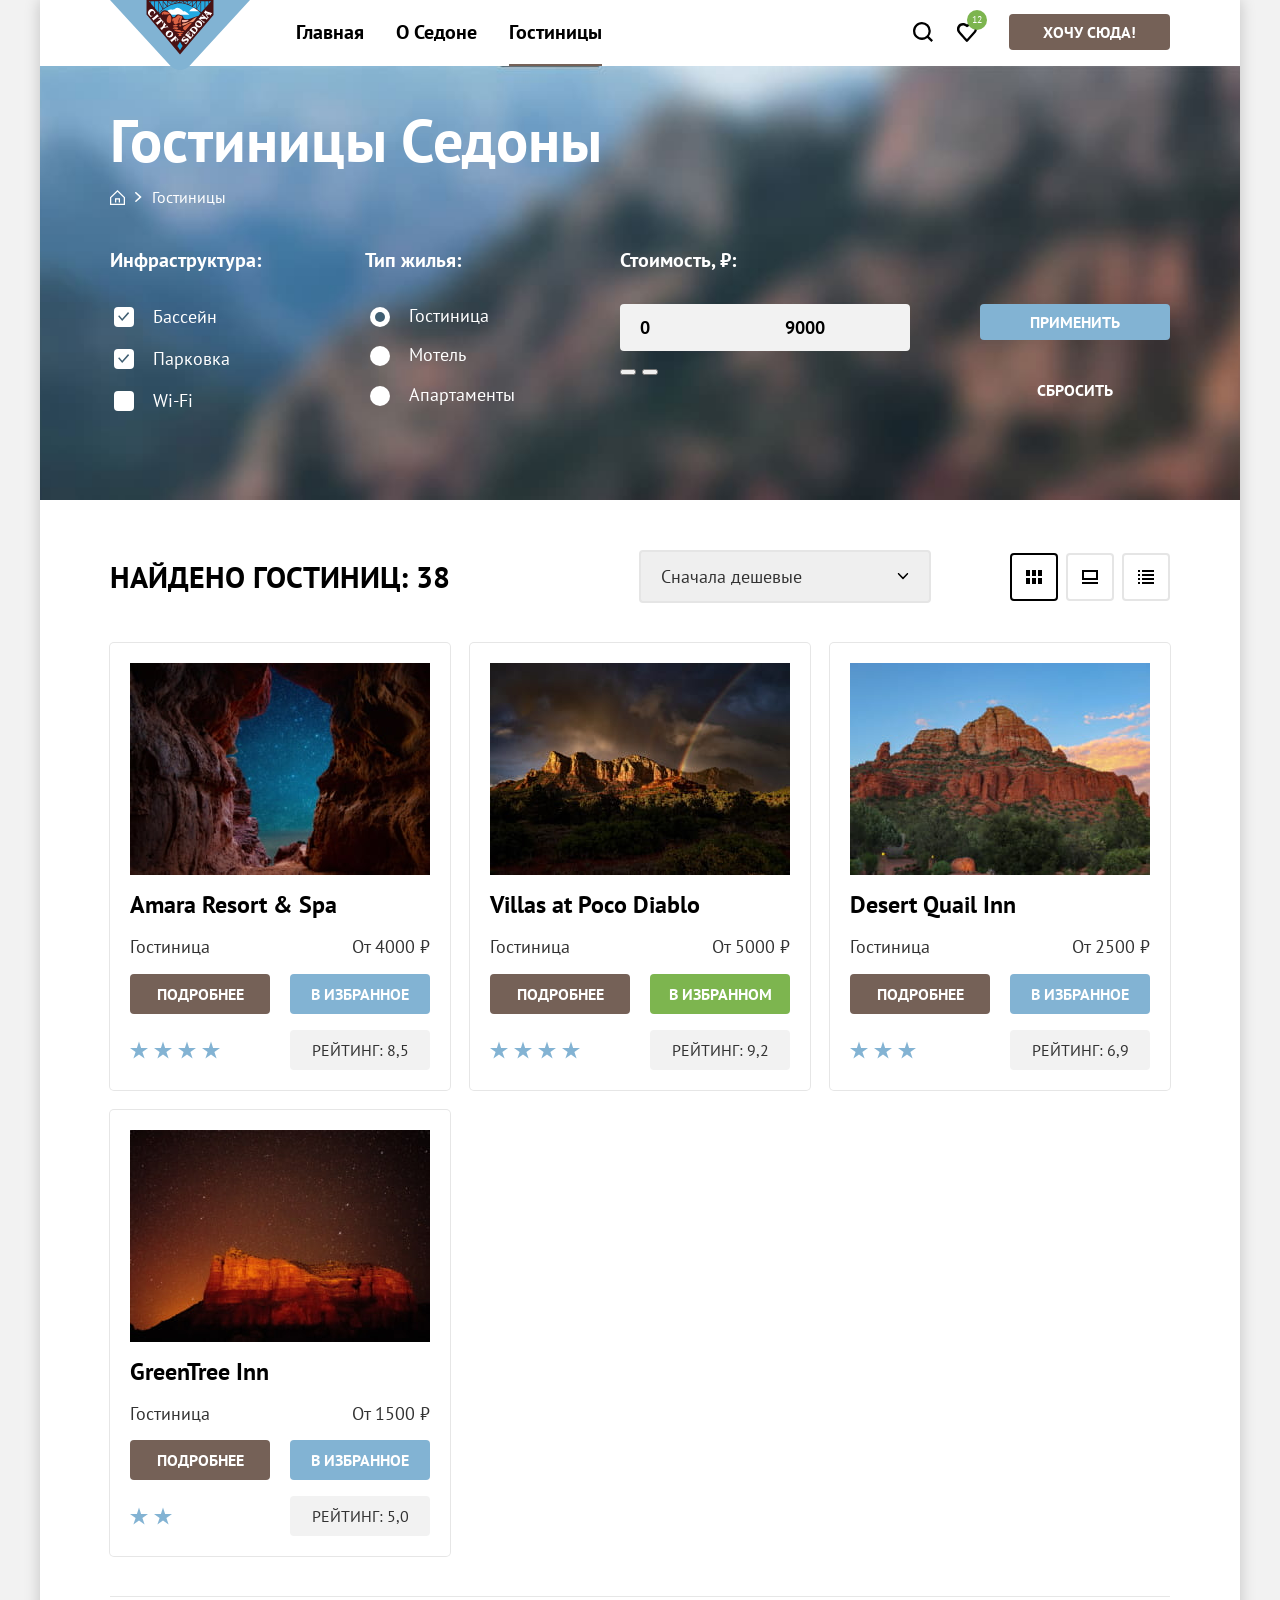
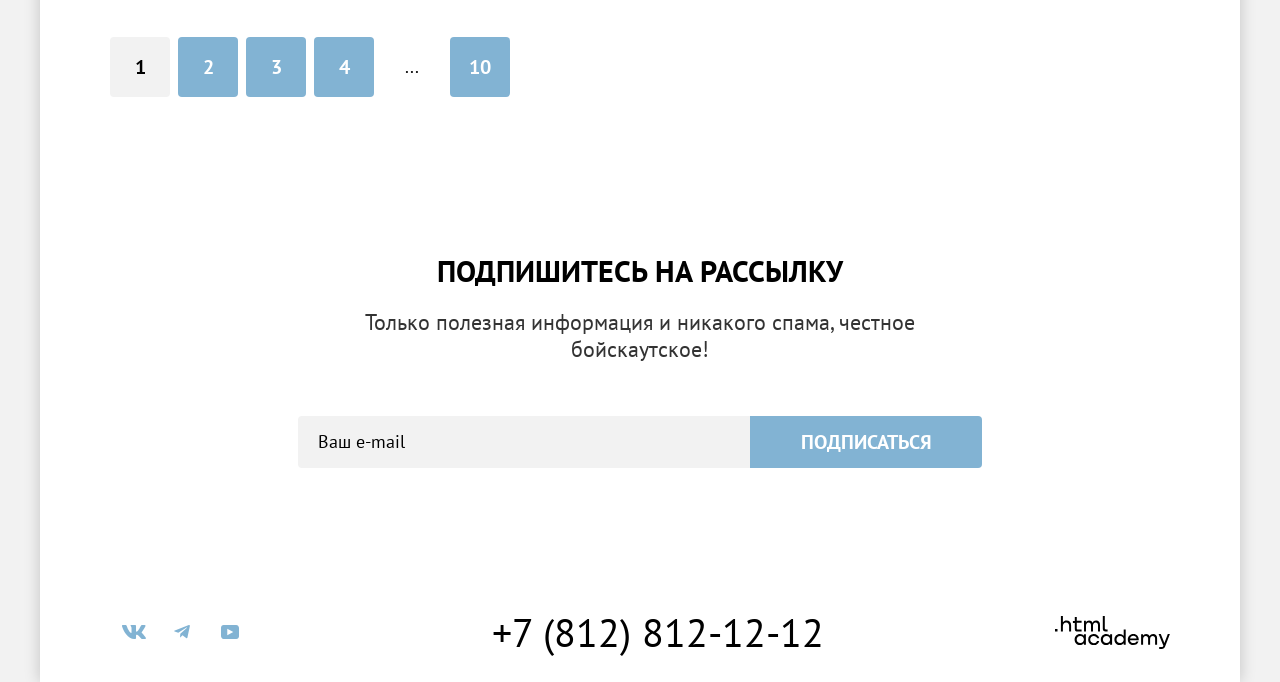
==== catalog.html @ 89cb1729 "Добавляет декоративные элементы" ====
<!DOCTYPE html>
<html lang="ru">

  <head>
    <meta charset="utf-8">
    <title>Каталог</title>
    <link rel="stylesheet" href="styles/styles.css">
    <link rel="icon" href="favicon.ico" sizes="32x32">
  </head>

  <body>
    <div class="wrapper">
      <header class="header">
        <nav class="navigation">
          <a class="logo" href="index.html">
            <img class="logo-image" src="images/logos/logo.svg" width="140" height="70" alt="Логотип города Седона">
          </a>
          <ul class="navigation-list">
            <li class="navigation-item">
              <a class="navigation-link" href="index.html">Главная</a>
            </li>
            <li class="navigation-item">
              <a class="navigation-link" href="#">О Седоне</a>
            </li>
            <li class="navigation-item">
              <a class="navigation-link current" href="catalog.html" aria-current="page">Гостиницы</a>
            </li>
          </ul>
          <ul class="navigation-user">
            <li class="navigation-user-item">
              <a class="navigation-user-link navigation-search" href="#"><span class="visually-hidden">Поиск</span></a>
            </li>
            <li class="navigation-user-item">
              <a class="navigation-user-link navigation-favorites" href="#">
                <span class="visually-hidden">Отелей в избранном:</span>
                <span class="favorite-count">12</span>
              </a>
            </li>
            <li class="navigation-user-item">
              <a class="navigation-user-button button" href="#">Хочу сюда!</a>
            </li>
          </ul>
        </nav>
      </header>
      <main class="main">
        <div class="filter">
          <h1 class="page-title">Гостиницы Седоны</h1>
          <nav class="breadcrumbs-navigation">
            <ul class="breadcrumbs-list">
              <li class="breadcrumbs-item">
                <a class="breadcrumbs-link link-home" href="index.html">
                  <span class="visually-hidden">Главная</span>
                </a>
              </li>
              <li class="breadcrumbs-item">
                <a class="breadcrumbs-link" href="catalog.html" aria-current="page">Гостиницы</a>
              </li>
            </ul>
          </nav>
          <form class="filter-form" action="https://echo.htmlacademy.ru/" method="get">
            <fieldset class="filter-group">
              <legend class="filter-group-title">Инфраструктура:</legend>
              <ul class="filter-group-list">
                <li class="filter-group-item">
                  <label class="filter-label">Бассейн<input class="filter-input" type="checkbox" name="swimming-pool"
                      checked></label>
                </li>
                <li class="filter-group-item">
                  <label class="filter-label">Парковка<input class="filter-input" type="checkbox" name="parking"
                      checked></label>
                </li>
                <li class="filter-group-item">
                  <label class="filter-label">Wi-Fi<input class="filter-input" type="checkbox" name="wi-fi"></label>
                </li>
              </ul>
            </fieldset>
            <fieldset class="filter-group">
              <legend class="filter-group-title">Тип жилья:</legend>
              <ul class="filter-group-list">
                <li class="filter-group-item">
                  <label class="filter-label">Гостиница<input class="filter-input" type="radio" value="Гостиница"
                      name="hotel-group" checked></label>
                </li>
                <li class="filter-group-item">
                  <label class="filter-label">Мотель<input class="filter-input" type="radio" value="Мотель"
                      name="hotel-group"></label>
                </li>
                <li class="filter-group-item">
                  <label class="filter-label">Апартаменты<input class="filter-input" type="radio" value="Апартаменты"
                      name="hotel-group"></label>
                </li>
              </ul>
            </fieldset>
            <fieldset class="filter-group">
              <legend class="filter-group-title">Стоимость, ₽:</legend>
              <div class="range-field">
                <label class="visually-hidden" for="from">От</label>
                <input class="range-input range-input-from" type="number" name="price-from" value="0" id="from">
                <!-- <span class="range-label">От</span> -->
                <label class="visually-hidden" for="to">До</label>
                <input class="range-input range-input-to" type="number" name="price-to" value="9000" id="to">
                <!-- <span class="range-label">До</span> -->
              </div>
              <div class="range-scale">
                <div class="range-bar">
                  <button class="range-toggle toggle-min">
                    <span class="visually-hidden">Изменить минимальную цену</span>
                  </button>
                  <button class="range-toggle toggle-max">
                    <span class="visually-hidden">Изменить максимальную цену</span>
                  </button>
                </div>
              </div>
            </fieldset>
            <div class="filter-button-container">
              <button class="filter-button button button-submit" type="submit">Применить</button>
              <button class="filter-button button button-reset" type="reset">Сбросить</button>
            </div>
          </form>
        </div>
        <section class="catalog">
          <h2 class="catalog-title">Найдено гостиниц: <span class="count">38</span></h2>
          <select class="sort-select" name="sort" id="sort" aria-label="Сортировка списка">
            <option value="cheap">Сначала дешевые</option>
            <option value="expensive">Сначала дорогие</option>
          </select>
          <ul class="view-switcher">
            <li class="view-option">
              <a class="view-link view-link-tile current" aria-current="page" href="catalog.html?view=tile">
                <span class="visually-hidden">Отображать сеткой</span>
              </a>
            </li>
            <li class="view-option">
              <a class="view-link view-link-card" href="catalog.html?view=card">
                <span class="visually-hidden">Отображать плиткой</span>
              </a>
            </li>
            <li class="view-option">
              <a class="view-link view-link-list" href="catalog.html?view=list">
                <span class="visually-hidden">Отображать списком</span>
              </a>
            </li>
          </ul>
          <ul class="card-list">
            <li class="card">
              <a class="card-title-link" href="#" tabindex="-1">
                <h3 class="card-title">Amara Resort & Spa</h3>
              </a>
              <p class="card-description">Гостиница</p>
              <p class="card-price">От 4000 ₽</p>
              <a class="button card-button card-link" href="#">Подробнее</a>
              <button class="button card-button button-favorite" type="button">В избранное</button>
              <p class="card-rating card-rating-4">
                <span class="visually-hidden">4 звезды</span>
              </p>
              <p class="card-rating-text">Рейтинг: <span class="card-rating-value">8,5</span></p>
              <a class="card-image-link" href="#" tabindex="-1">
                <img class="card-image" src="images/hotels/hotel-amara.jpg" width="300" height="212"
                  alt="Вид на звёздное небо из пещеры в красных скалах Седоны">
              </a>
            </li>
            <li class="card">
              <a class="card-title-link" href="#" tabindex="-1">
                <h3 class="card-title">Villas at Poco Diablo</h3>
              </a>
              <p class="card-description">Гостиница</p>
              <p class="card-price">От 5000 ₽</p>
              <a class="button card-button card-link" href="#">Подробнее</a>
              <button class="button card-button card-button-added" type="button">В
                избранном</button>
              <p class="card-rating card-rating-4">
                <span class="visually-hidden">4 звезды</span>
              </p>
              <p class="card-rating-text">Рейтинг: <span class="card-rating-value">9,2</span></p>
              <a class="card-image-link" href="#" tabindex="-1">
                <img class="card-image" src="images/hotels/hotel-villas-poco.jpg" width="300" height="212"
                  alt="Красные скалы Седоны с радугой на фоне грозового неба">
              </a>
            </li>
            <li class="card">
              <a class="card-title-link" href="#" tabindex="-1">
                <h3 class="card-title">Desert Quail Inn</h3>
              </a>
              <p class="card-description">Гостиница</p>
              <p class="card-price">От 2500 ₽</p>
              <a class="button card-button card-link" href="#">Подробнее</a>
              <button class="button card-button button-favorite" type="button">В избранное</button>
              <p class="card-rating card-rating-3">
                <span class="visually-hidden">3 звезды</span>
              </p>
              <p class="card-rating-text">Рейтинг: <span class="card-rating-value">6,9</span></p>
              <a class="card-image-link" href="#" tabindex="-1">
                <img class="card-image" src="images/hotels/hotel-desert-quail.jpg" width="300" height="212"
                  alt="Красные скалистые горы Седоны с зелёными деревьями на переднем плане">
              </a>
            </li>
            <li class="card">
              <a class="card-title-link" href="#" tabindex="-1">
                <h3 class="card-title">GreenTree Inn</h3>
              </a>
              <p class="card-description">Гостиница</p>
              <p class="card-price">От 1500 ₽</p>
              <a class="button card-button card-link" href="#">Подробнее</a>
              <button class="button card-button button-favorite" type="button">В избранное</button>
              <p class="card-rating card-rating-2">
                <span class="visually-hidden">2 звезды</span>
              </p>
              <p class="card-rating-text">Рейтинг: <span class="card-rating-value">5,0</span></p>
              <a class="card-image-link" href="#" tabindex="-1">
                <img class="card-image" src="images/hotels/hotel-greentree.jpg" width="300" height="212"
                  alt="Ночное фото красных скал Седоны с ярким звёздным небом">
              </a>
            </li>
          </ul>
          <nav class="pagination">
            <ul class="pagination-list">
              <li class="pagination-item">
                <a class="pagination-link current" href="#" aria-current="page">1</a>
              </li>
              <li class="pagination-item">
                <a class="pagination-link" href="#">2</a>
              </li>
              <li class="pagination-item">
                <a class="pagination-link" href="#">3</a>
              </li>
              <li class="pagination-item">
                <a class="pagination-link" href="#">4</a>
              </li>
              <li class="pagination-item">
                <span class="pagination-dots">...</span>
              </li>
              <li class="pagination-item">
                <a class="pagination-link" href="#">10</a>
              </li>
            </ul>
          </nav>
        </section>
        <section class="newsletter newsletter-catalog">
          <div class="section-header">
            <h2 class="section-title">Подпишитесь на рассылку</h2>
            <p class="section-description ">Только полезная информация и никакого спама, честное
              бойскаутское!</p>
          </div>
          <form class="newsletter-form" action="https://echo.htmlacademy.ru/" method="post">
            <label class="visually-hidden" for="e-mail">Укажите ваш e-mail</label>
            <input class="newsletter-field" type="email" name="e-mail" id="e-mail" placeholder="Ваш e-mail" required>
            <label class="newsletter-label" for="e-mail">Ваш e-mail</label>
            <button class="button newsletter-button" type="submit">Подписаться</button>
          </form>
        </section>
      </main>
      <footer class="footer">
        <ul class="social-list">
          <li class="social-item">
            <a class="social-link vk" href="https://vk.com/htmlacademy">
              <span class="visually-hidden">Vkontakte</span>
            </a>
          </li>
          <li class="social-item">
            <a class="social-link telegram" href="https://t.me/htmlacademy">
              <span class="visually-hidden">Telegram</span>
            </a>
          </li>
          <li class="social-item">
            <a class="social-link youtube" href="https://www.youtube.com/user/htmlacademyru">
              <span class="visually-hidden">Youtube</span>
            </a>
          </li>
        </ul>
        <div class="contacts">
          <a class="contact-link" href="tel:+78128121212">+7 (812) 812-12-12</a>
        </div>
        <a class="developer" href="https://htmlacademy.ru/">
          <span class="visually-hidden">Разработчик сайта — HTML Academy</span>
        </a>
      </footer>
    </div>
  </body>

</html>
---- styles/styles.css ----
:root {
  /* Color */
  /* color-neutral */
  --color-neutral-000: #ffffff;
  --color-neutral-000-transparent-06: rgba(255, 255, 255, 0.6);
  --color-neutral-000-transparent-03: rgba(255, 255, 255, 0.3);
  --color-neutral-100: #f2f2f2;
  --color-neutral-150: #e6e6e6;
  --color-neutral-200: #e5e5e5;
  --color-neutral-800: #333333;
  --color-neutral-900: #000000;
  /* color-blue */
  --color-blue-100: rgba(131, 179, 211, 0.12);
  --color-blue-200: rgba(131, 179, 211, 0.2);
  --color-blue-300: #68a2ca;
  --color-blue-300-transparent: rgba(104, 162, 202, 0.3);
  --color-blue-400: #83b3d3;
  --color-blue-500: #82b3d3;
  --color-blue-600: #3f5e72;
  /* color-brown */
  --color-brown-500: #756157;
  --color-brown-500-transparent: rgba(117, 97, 87, 0.3);
  --color-brown-600: #615048;
  /* color-green */
  --color-green-500: #7db54f;
  --color-green-600: #6c9e42;
  /* decor-line*/
  --color-divider-light: rgba(255, 255, 255, 0.3);
  --color-divider-dark: rgba(0, 0, 0, 0.3);
  /*linear gradient*/
  --color-linear-gradient: linear-gradient(315deg, #e9b5b4 0.000%, #cdb5bb 8.333%, #b2b3b4 16.667%, #98b0a7 25.000%, #7fac9f 33.333%, #67a6a5 41.667%, #50a0b2 50.000%, #3b98ba 58.333%, #278fb6 66.667%, #1485a9 75.000%, #0279a0 83.333%, #006da3 91.667%, #005faf 100.000%);

  /* Font-family*/
  --font-family: "PT Sans", sans-serif;

  /* Font-size */
  --font-size-xxs: 10px;
  --font-size-xs: 16px;
  --font-size-s: 18px;
  --font-size-m: 20px;
  --font-size-l: 22px;
  --font-size-xl: 24px;
  --font-size-2xl: 30px;
  --font-size-3xl: 40px;
  --font-size-4xl: 60px;

  /* Line-height */
  --line-height-xs: 1;
  --line-height-s: 1.2;
  --line-height-m: 1.25;
  --line-height-l: 1.3;
  --line-height-xl: 1.8;

  /* Font-weight */
  --font-weight-regular: 400;
  --font-weight-bold: 700;
}

@font-face {
  font-family: "PT Sans";
  src: url("../fonts/ptsans-400.woff2") format("woff2");
  font-style: normal;
  font-weight: 400;
  font-display: swap;
}

@font-face {
  font-family: "PT Sans";
  src: url("../fonts/ptsans-700.woff2") format("woff2");
  font-style: normal;
  font-weight: 700;
  font-display: swap;
}

img {
  max-width: 100%;
  height: auto;
}

*,
*::before,
*::after {
  box-sizing: border-box;
}

.visually-hidden {
  position: fixed;
  transform: scale(0);
}

html {
  height: 100%;
}

body {
  font-family: var(--font-family);
  font-size: var(--font-size-l);
  line-height: var(--line-height-s);
  font-weight: var(--font-weight-regular);

  margin: 0;

  background-color: var(--color-neutral-100);
  color: var(--color-neutral-800);
}

.button {
  display: block;
  font-family: inherit;
  font-weight: var(--font-weight-bold);
  font-size: var(--font-size-m);
  line-height: var(--line-height-xl);
  text-decoration: none;
  text-transform: uppercase;
  text-align: center;

  padding: 8px 50px;

  color: var(--color-neutral-000);
  background-color: var(--color-blue-500);

  border: none;
  border-radius: 4px;

  cursor: pointer;
}

.button:disabled {
  pointer-events: none;
}

.wrapper {
  display: flex;
  flex-direction: column;

  background-color: var(--color-neutral-000);

  box-shadow: 0 0 15px 0 rgba(0, 0, 0, 0.2);

  width: 1200px;
  min-height: 100vh;

  margin: 0 auto;
}

.header {
  padding: 0 70px;
}

.navigation {
  display: grid;
  grid-template-columns: min-content auto max-content;

  align-items: start;

  gap: 30px;

  position: relative;
  z-index: 1;
}

.logo {
  width: 140px;

  margin-bottom: -8px;
}

.logo:hover {
  opacity: 0.6;
  transform: scale(1.05);
}

.logo:focus-visible {
  transform: scale(1.05);
}

.logo:active {
  opacity: 0.3;
  transform: scale(0.95);
}

.logo-image {
  display: block;
}

.navigation-list {
  display: flex;
  flex-wrap: wrap;

  padding: 0;
  margin: 0;

  list-style: none;
}

.navigation-link {
  display: block;
  font-size: var(--font-size-m);
  font-weight: var(--font-weight-bold);

  text-align: center;
  text-decoration: none;

  padding: 20px 16px;

  color: var(--color-neutral-900);
}

.navigation-link:hover {
  color: var(--color-brown-500);
}

.navigation-link:focus-visible {
  color: var(--color-brown-500);
}

.navigation-link:active {
  color: var(--color-brown-500-transparent);
}

.navigation-link.current::after {
  content: "";
  display: block;

  height: 2px;

  transform: translateY(20px);

  background-color: var(--color-brown-500);
}

.navigation-user {
  display: flex;
  flex-wrap: wrap;
  justify-content: end;

  align-items: center;

  max-width: 330px;

  padding: 0;
  margin: 0;

  list-style: none;
}

.navigation-user-item:last-child {
  margin-left: 20px;
}

.navigation-user-link {
  display: flex;
  justify-content: center;
  align-items: center;

  text-decoration: none;

  min-width: 44px;
  min-height: 64px;
}

.navigation-user-link::before {
  content: "";
  display: block;
  width: 20px;
  height: 20px;

  background-color: var(--color-neutral-900);

  mask-repeat: no-repeat;
  mask-position: center;
  mask-size: contain;
}

.navigation-search::before {
  mask-image: url("../images/icons/ui/search.svg");
}

.navigation-favorites::before {
  mask-image: url("../images/icons/ui/favorite.svg");
}

.navigation-user-link:hover::before {
  background-color: var(--color-brown-500);
}

.navigation-user-link:focus-visible::before {
  background-color: var(--color-brown-500);
}

.navigation-user-link:active::before {
  background-color: var(--color-brown-500-transparent);
}

.navigation-favorites {
  position: relative;
}

.favorite-count {
  position: absolute;

  top: 10px;
  right: 2px;

  padding: 5px;

  font-size: var(--font-size-xxs);
  line-height: var(--line-height-xs);

  color: var(--color-neutral-000);
  background-color: var(--color-green-500);

  border-radius: 100vw;
}

.navigation-user-button {
  font-size: var(--font-size-xs);
  line-height: var(--line-height-m);

  padding: 8px 34px;

  background-color: var(--color-brown-500);
}

.navigation-user-button:hover {
  background-color: var(--color-brown-600);
  color: var(--color-neutral-000-transparent-06);
}

.navigation-user-button:focus-visible {
  background-color: var(--color-brown-600);
}

.navigation-user-button:active {
  background-color: var(--color-brown-500);
  color: var(--color-neutral-000-transparent-03);
}

.main {
  flex-grow: 1;
}

.hero {
  position: relative;
  display: flex;
  flex-direction: column;
  align-items: center;
  padding: 50px 0 25px;

  background: url("../images/backgrounds/index-background.jpg") no-repeat center / cover, var(--color-linear-gradient);
}

.hero .section-title {
  font-size: var(--font-size-4xl);
  max-width: 680px;

  color: var(--color-neutral-000);
}

.hero::after {
  position: absolute;
  content: "";

  width: 100%;
  height: 57px;

  bottom: 0;

  mask-image: url("../images/icons/ui/background-down.svg");
  mask-repeat: no-repeat;
  mask-position: center;
  mask-size: cover;
  background-color: var(--color-neutral-000);
}

.advantages {
  padding-top: 70px;
}

.section-header {
  max-width: 680px;

  margin: 0 auto 54px;
}

.section-title {
  font-size: var(--font-size-2xl);
  font-weight: var(--font-weight-bold);
  text-transform: uppercase;
  text-align: center;

  margin: 0 0 20px;

  color: var(--color-neutral-900);
}

.section-description {
  text-align: center;

  margin: 0;
}

.advantages .section-header {
  margin-bottom: 90px;
}

.advantages .section-title {
  margin-bottom: 25px;
}

.section-list {
  display: grid;
  grid-template-columns: repeat(3, 1fr);

  padding: 0;
  margin: 0;

  list-style: none;
}

.advantages-container {
  display: flex;
  flex-direction: column;
  justify-content: center;

  padding: 30px 85px;

  min-height: 385px;
}

.advantages-item:nth-child(even) {
  background-color: var(--color-blue-100);
}

.advantages-item:nth-child(odd) {
  background-color: var(--color-blue-200);
}

.advantages-item:has(.advantages-image) {
  display: grid;
  grid-template-columns: repeat(3, 1fr);

  grid-column: 1 / -1;

  background-color: var(--color-blue-500);
}

.advantages-item .card-title::after {
  content: "";
  display: block;

  width: 60px;

  margin: 30px auto;

  border-bottom: 2px solid var(--color-divider-dark);
}

.advantages-item:has(.advantages-image) .card-title::after {
  border-bottom-color: var(--color-divider-light);
}

.advantages-item:has(.advantages-image) .card-title,
.advantages-item:has(.advantages-image) .card-text {
  color: var(--color-neutral-000);
}

.advantages-item:has(.advantages-image) .advantages-image {
  grid-column: 2 / 4;
}

.advantages-item:has(.advantages-image-reverse) .advantages-image {
  grid-area: 1 / 1 / 2 / 3;
}

.advantages-item:has(.advantages-image-reverse) .advantages-container {
  grid-area: 1 / 3 / 2 / 4;
}

.card-title {
  font-size: var(--font-size-xl);
  font-weight: var(--font-weight-bold);
  text-transform: uppercase;
  text-align: center;

  margin: 0;

  color: var(--color-neutral-900);
}

.card-text {
  font-size: var(--font-size-s);
  text-align: center;

  margin: 0;
}

.services {
  padding-top: 64px;
}

.services .section-header {
  margin-bottom: 64px;
}

.services-item {
  display: flex;
  flex-direction: column;
  justify-content: center;

  padding: 0 85px;

  min-height: 385px;
  gap: 30px;
}

.services-item:nth-child(odd) {
  background-color: var(--color-blue-100);
}

.services-item:nth-child(even) {
  background-color: var(--color-neutral-000);
}

.services-item .card-title::before {
  content: "";
  display: block;
  width: 75px;
  height: 72px;
  margin: 0 auto 30px;

  mask-repeat: no-repeat;
  mask-position: center;
  mask-size: contain;

  background-color: var(--color-blue-500);
}

.services-house .card-title::before {
  mask-image: url("../images/services/house.svg");
}

.services-food .card-title::before {
  mask-image: url("../images/services/food.svg");
}

.services-souvenirs .card-title::before {
  mask-image: url("../images/services/souvenirs.svg");
}

.search {
  padding: 96px 0;
}

.search-button {
  margin: 0 auto;

  background-color: var(--color-brown-500);
}

.search-button:hover {
  background-color: var(--color-brown-600);
  color: var(--color-neutral-000-transparent-06);
}

.search-button:focus-visible {
  background-color: var(--color-brown-600);
}

.search-button:active {
  background-color: var(--color-brown-500);
  color: var(--color-neutral-000-transparent-03);
}

.newsletter {
  display: flex;
  flex-direction: column;
  align-items: center;
  padding: 96px 0 104px;
}

.newsletter-index {
  background: url("../images/backgrounds/index-background.jpg") no-repeat center / cover, var(--color-linear-gradient);
}

.newsletter-index .section-title {
  color: var(--color-neutral-000);
}

.newsletter-index .section-description {
  color: var(--color-neutral-000);
}

.newsletter-form {
  display: grid;
  grid-template-columns: 452px 232px;
  align-items: center;
}

.newsletter-label {
  font-size: var(--font-size-s);
  line-height: var(--line-height-l);
  color: var(--color-neutral-900);

  margin-left: 20px;

  grid-area: 1/1/2/2;

  opacity: 0;
}

.newsletter-field {
  grid-area: 1/1/2/2;

  padding: 14px 20px;

  border-radius: 4px 0 0 4px;
  border: none;

  background-color: var(--color-neutral-100);

  font-family: inherit;
  font-size: var(--font-size-s);
  line-height: var(--line-height-l);

  cursor: pointer;
}

.newsletter-field::placeholder {
  font-size: var(--font-size-s);
  line-height: var(--line-height-l);
  color: var(--color-neutral-900);
}

.newsletter-field:focus::placeholder {
  opacity: 0;
}

.newsletter-field:focus + .newsletter-label {
  opacity: 0.5;
}

.newsletter-field:not(:placeholder-shown) + .newsletter-label {
  transform: translateY(-200%);
  font-size: var(--font-size-xs);
  opacity: 1;
}

.newsletter-button {
  border-radius: 0 4px 4px 0;
  grid-area: 1/2/2/3;
}

.newsletter-button:hover {
  background-color: var(--color-blue-300);
  color: var(--color-neutral-000-transparent-06);
}

.newsletter-button:focus-visible {
  background-color: var(--color-blue-300);
}

.newsletter-button:active {
  background-color: var(--color-blue-500);
  color: var(--color-neutral-000-transparent-03);
}

.newsletter-catalog {
  padding-top: 46px;
}

.newsletter-catalog .section-title {
  color: var(--color-neutral-900);
}

.newsletter-catalog .section-description {
  color: inherit;
}

.footer {
  display: grid;
  grid-template-columns: min-content 1fr min-content;

  align-items: center;

  gap: 40px;

  padding: 40px 70px 30px;
}

.social-list {
  display: flex;
  flex-wrap: wrap;

  min-width: 150px;
  max-width: 250px;

  padding: 0;
  margin: 0;

  list-style: none;
}

.social-link {
  display: flex;
  justify-content: center;
  align-items: center;
  min-width: 48px;
  min-height: 40px;
}

.social-link::before {
  content: "";
  display: block;
  width: 24px;
  height: 14px;

  mask-repeat: no-repeat;
  mask-position: center;
  mask-size: contain;

  background-color: var(--color-blue-500);
}

.vk::before {
  mask-image: url("../images/icons/social/vk.svg");
}

.telegram::before {
  mask-image: url("../images/icons/social/telegram.svg");
}

.youtube::before {
  mask-image: url("../images/icons/social/youtube.svg");
}

.social-link:hover::before {
  background-color: var(--color-blue-300);
}

.social-link:focus-visible::before {
  background-color: var(--color-blue-300);
}

.social-link:active::before {
  background-color: var(--color-blue-300-transparent);
}

.contacts {
  margin: 0 auto;
}

.contact-link {
  font-size: var(--font-size-3xl);
  line-height: var(--line-height-xs);
  text-align: center;
  text-decoration: none;

  color: var(--color-neutral-900);
}

.contact-link:hover {
  color: var(--color-brown-500);
}

.contact-link:focus-visible {
  color: var(--color-brown-500);
}

.contact-link:active {
  color: var(--color-brown-500-transparent);
}

.developer::before {
  content: "";
  display: block;
  width: 115px;
  height: 33px;

  mask-repeat: no-repeat;
  mask-position: center;
  mask-size: contain;
  mask-image: url("../images/logos/html-academy.svg");

  background-color: var(--color-neutral-900);
}

.developer:hover::before {
  background-color: var(--color-brown-500);
}

.developer:focus-visible::before {
  background-color: var(--color-brown-500);
}

.developer:active::before {
  background-color: var(--color-brown-500-transparent);
}

.filter {
  padding: 35px 70px 70px;

  background: url("../images/backgrounds/filter.jpg") no-repeat center / cover, var(--color-linear-gradient);
}

.page-title {
  margin: 0 0 8px;

  font-size: var(--font-size-4xl);
  line-height: var(--line-height-l);
  font-weight: var(--font-weight-bold);
  color: var(--color-neutral-000);
}

.breadcrumbs-navigation {
  margin-bottom: 40px;
}

.breadcrumbs-list {
  display: flex;
  flex-wrap: wrap;

  align-items: center;

  padding: 0;
  margin: 0;

  list-style: none;
}

.breadcrumbs-item {
  display: flex;
  align-items: center;
}

.breadcrumbs-item:not(:last-child)::after {
  content: "";
  display: block;

  width: 7px;
  height: 10px;

  margin: 0 10px;

  mask-repeat: no-repeat;
  mask-position: center;
  mask-size: contain;
  mask-image: url("../images/icons/breadcrumbs/arrow-breadcrumbs.svg");

  background-color: var(--color-neutral-000);
}

.breadcrumbs-link {
  display: flex;
  justify-content: center;
  align-items: center;

  font-size: var(--font-size-xs);
  line-height: var(--line-height-l);

  text-align: center;
  text-decoration: none;

  color: var(--color-neutral-000);
}

.breadcrumbs-link:hover {
  color: var(--color-neutral-000-transparent-06);
}

.breadcrumbs-link:active {
  color: var(--color-neutral-000-transparent-03);
}

.link-home {
  min-width: 15px;
  min-height: 15px;
}

.link-home::before {
  content: "";
  display: block;
  width: 15px;
  height: 15px;

  mask-repeat: no-repeat;
  mask-position: center;
  mask-size: contain;
  mask-image: url("../images/icons/breadcrumbs/house-breadcrumbs.svg");

  background-color: var(--color-neutral-000);
}

.link-home:hover::before {
  background-color: var(--color-neutral-000-transparent-06);
}

.link-home:active::before {
  background-color: var(--color-neutral-000-transparent-03);
}

.filter-form {
  grid-template-columns: repeat(2, minmax(min-content, 1fr)) repeat(2, min-content);
  display: grid;

  gap: 70px;
}

.filter-group {
  border: none;
  padding: 0;
  margin: 0;
}

.filter-group-title {
  padding: 0;
  margin-bottom: 32px;

  font-size: var(--font-size-m);
  font-weight: var(--font-weight-bold);
  color: var(--color-neutral-000);
}

.filter-group-list {
  padding: 0;
  margin: 0;

  list-style: none;
}

.filter-group-item {
  margin-bottom: 16px;

  font-size: var(--font-size-s);
  line-height: var(--line-height-l);
  color: var(--color-neutral-000);
}

.filter-label {
  display: flex;
  flex-direction: row-reverse;
  justify-content: start;

  align-items: center;

  gap: 16px;

  cursor: pointer;
}

.filter-input {
  appearance: none;
  position: relative;

  width: 20px;
  height: 20px;

  background-color: var(--color-neutral-000);
  border-radius: 4px;

  cursor: pointer;
}

.filter-input[type="radio"] {
  border-radius: 50%;
}

.filter-input::before {
  content: "";
  position: absolute;

  width: 12px;
  height: 10px;

  left: 50%;
  transform: translate(-50%, 50%);

  opacity: 0;


  mask-repeat: no-repeat;
  mask-position: center;
  mask-size: contain;

  background-color: var(--color-blue-600);
}

.filter-input:checked:before {
  opacity: 1;
}

.filter-input[type="checkbox"]::before {
  mask-image: url("../images/icons/ui/check.svg");
}

.filter-input[type="radio"]::before {
  mask-image: url("../images/icons/ui/circle.svg");
}

.filter-label:hover {
  color: var(--color-neutral-000-transparent-06);
}

.filter-label:hover .filter-input {
  background-color: var(--color-neutral-000-transparent-06);
}

.filter-label:active {
  color: var(--color-neutral-000-transparent-03);
}

.filter-label:active .filter-input {
  background-color: var(--color-neutral-000-transparent-03);
}

.range-field {
  display: flex;
}

.range-input {
  width: 145px;

  padding: 12px 20px;
  border: none;

  font-family: inherit;
  font-size: var(--font-size-s);
  line-height: var(--line-height-l);
  font-weight: var(--font-weight-bold);

  background-color: var(--color-neutral-100);
  color: var(--color-neutral-900);

  cursor: pointer;
}

.range-input:hover {
  background-color: var(--color-neutral-150);
}

.range-input:focus-visible {
  background-color: var(--color-neutral-150);
}

.range-input-from {
  border-radius: 4px 0 0 4px;
}

.range-input-to {
  border-radius: 0 4px 4px 0;
}

.range-label {
  font-size: var(--font-size-s);
  line-height: var(--line-height-l);

  color: var(--color-neutral-900);
}

.filter-button-container {
  display: flex;
  flex-direction: column;
  gap: 32px;

  margin-top: 56px;
}

.filter-button {
  font-size: var(--font-size-xs);
  line-height: var(--line-height-m);
}

.button-submit:hover {
  background-color: var(--color-blue-300);
  color: var(--color-neutral-000-transparent-06);
}

.button-submit:focus-visible {
  background-color: var(--color-blue-300);
}

.button-submit:active {
  background-color: var(--color-blue-500);
  color: var(--color-neutral-000-transparent-03);
}

.button-reset {
  background-color: transparent;
}

.button-reset:hover {
  color: var(--color-neutral-000-transparent-06);
}

.button-reset:active {
  color: var(--color-neutral-000-transparent-03);
}

.catalog {
  display: grid;
  grid-template-columns: 1fr min-content minmax(min-content, 225px);
  gap: 40px 14px;

  align-items: center;

  font-size: var(--font-size-s);

  padding: 50px 70px;
}

.catalog-title {
  margin: 0;

  font-size: var(--font-size-2xl);
  font-weight: var(--font-weight-bold);
  text-transform: uppercase;
  color: var(--color-neutral-900);
}

.sort-select {
  font-family: inherit;
  font-size: var(--font-size-s);
  line-height: var(--line-height-s);
  font-weight: var(--font-weight-regular);
  color: inherit;

  appearance: none;

  width: 292px;

  padding: 14px 20px;

  border: 2px solid var(--color-neutral-200);
  border-radius: 4px;

  background-image: url("../images/icons/ui/sorting-arrow.svg");
  background-repeat: no-repeat;
  background-position: right 20px center;
  background-size: 12px 7px;

  cursor: pointer;
}

.sort-select:hover {
  border-color: var(--color-blue-300);
}

.sort-select:focus-visible {
  border-color: var(--color-blue-300);
}

.view-switcher {
  display: flex;
  flex-wrap: wrap;
  justify-content: flex-end;

  gap: 8px;

  padding: 0;
  margin: 0;

  list-style: none;
}

.view-link {
  display: flex;
  justify-content: center;

  align-items: center;

  min-width: 48px;
  min-height: 48px;

  border: 2px solid var(--color-neutral-200);
  border-radius: 4px;
}

.view-link.current {
  border-color: var(--color-neutral-900);
}

.view-link:hover {
  border-color: var(--color-neutral-900);
}

.view-link::before {
  content: "";
  display: block;
  width: 16px;
  height: 14px;

  mask-repeat: no-repeat;
  mask-position: center;
  mask-size: contain;

  background-color: var(--color-neutral-900);
}

.view-link-tile::before {
  mask-image: url("../images/icons/view/view-tile.svg");
}

.view-link-card::before {
  mask-image: url("../images/icons/view/view-card.svg");
}

.view-link-list::before {
  mask-image: url("../images/icons/view/view-list.svg");
}

.view-link:hover::before {
  background-color: var(--color-brown-500);
}

.view-link:focus-visible::before {
  background-color: var(--color-brown-500);
}

.view-link:active::before {
  background-color: var(--color-brown-500-transparent);
}

.card-list {
  grid-column: 1 / -1;
  display: grid;
  grid-template-columns: repeat(3, 1fr);
  gap: 20px;
  padding: 0;
  margin: 0;

  list-style: none;
}

.card {
  display: grid;
  grid-template-columns: repeat(2, 1fr);
  grid-template-rows: auto 1fr;
  gap: 16px 20px;

  padding: 20px;

  box-shadow: 0 0 0 1px var(--color-neutral-150);
  border-radius: 4px;
}

.card-title-link {
  text-decoration: none;
  grid-column: 1 / -1;
}

.card .card-title {
  text-align: left;
  text-transform: none;

  margin: 0;
}

.card .card-title:hover {
  color: var(--color-brown-500);
}

.card .card-title:active {
  color: var(--color-brown-500-transparent);
}

.card-description {
  margin: 0;
}

.card-price {
  justify-self: end;

  margin: 0;
}

.card-link {
  background-color: var(--color-brown-500);
}

.card-link:hover {
  background-color: var(--color-brown-600);
  color: var(--color-neutral-000-transparent-06);
}

.card-link:focus-visible {
  background-color: var(--color-brown-600);
}

.card-link:active {
  background-color: var(--color-brown-500);
  color: var(--color-neutral-000-transparent-03);
}

.card-button {
  font-size: var(--font-size-xs);
  line-height: var(--line-height-m);

  padding: 10px 10px;
}

.button-favorite:hover {
  background-color: var(--color-blue-300);
  color: var(--color-neutral-000-transparent-06);
}

.button-favorite:focus-visible {
  background-color: var(--color-blue-300);
}

.button-favorite:active {
  background-color: var(--color-blue-500);
  color: var(--color-neutral-000-transparent-03);
}

.card-button-added {
  background-color: var(--color-green-500);
}

.card-button-added:hover {
  background-color: var(--color-green-600);
  color: var(--color-neutral-000-transparent-06);
}

.card-button-added:focus-visible {
  background-color: var(--color-green-600);
}

.card-button-added:active {
  background-color: var(--color-green-500);
  color: var(--color-neutral-000-transparent-03);
}

.card-rating {
  margin: 0;

  mask-image: url("../images/icons/ui/star.svg");
  mask-repeat: repeat-x;
  mask-position: left center;
  mask-size: 24px 18px;

  background-color: var(--color-blue-400);
}

.card-rating-1 {
  width: 24px;
}

.card-rating-2 {
  width: 48px;
}

.card-rating-3 {
  width: 72px;
}

.card-rating-4 {
  width: 96px;
}

.card-rating-5 {
  width: 120px;
}

.card-rating-text {
  font-size: var(--font-size-xs);
  line-height: var(--line-height-m);
  text-transform: uppercase;

  text-align: center;

  background-color: var(--color-neutral-100);

  border-radius: 4px;

  margin: 0;
  padding: 10px 10px;
}

.card-image-link {
  grid-area: 1 / 1 / 2 / -1;
}

.card-image {
  display: block;
}

.pagination {
  grid-column: 1 / -1;

  padding: 40px 0 60px;

  border-top: 1px solid var(--color-neutral-150);
}

.pagination-list {
  display: flex;
  flex-wrap: wrap;
  gap: 8px;

  padding: 0;
  margin: 0;

  list-style: none;
}

.pagination-link,
.pagination-dots {
  display: flex;
  justify-content: center;
  align-items: center;

  padding: 0 10px;

  min-width: 60px;
  height: 60px;

  border-radius: 4px;
}

.pagination-link {
  font-size: var(--font-size-m);
  line-height: var(--line-height-xl);
  font-weight: var(--font-weight-bold);
  text-decoration: none;

  background-color: var(--color-blue-500);
  color: var(--color-neutral-000);
}

.pagination-link:hover {
  background-color: var(--color-blue-300);
  color: var(--color-neutral-000-transparent-06);
}

.pagination-link:focus-visible {
  background-color: var(--color-blue-300);
}

.pagination-link:active {
  background-color: var(--color-blue-300);
  color: var(--color-neutral-000-transparent-03);
}

.pagination-link.current {
  background-color: var(--color-neutral-100);
  color: var(--color-neutral-900);
}

.pagination-dots {
  color: var(--color-neutral-900);
}
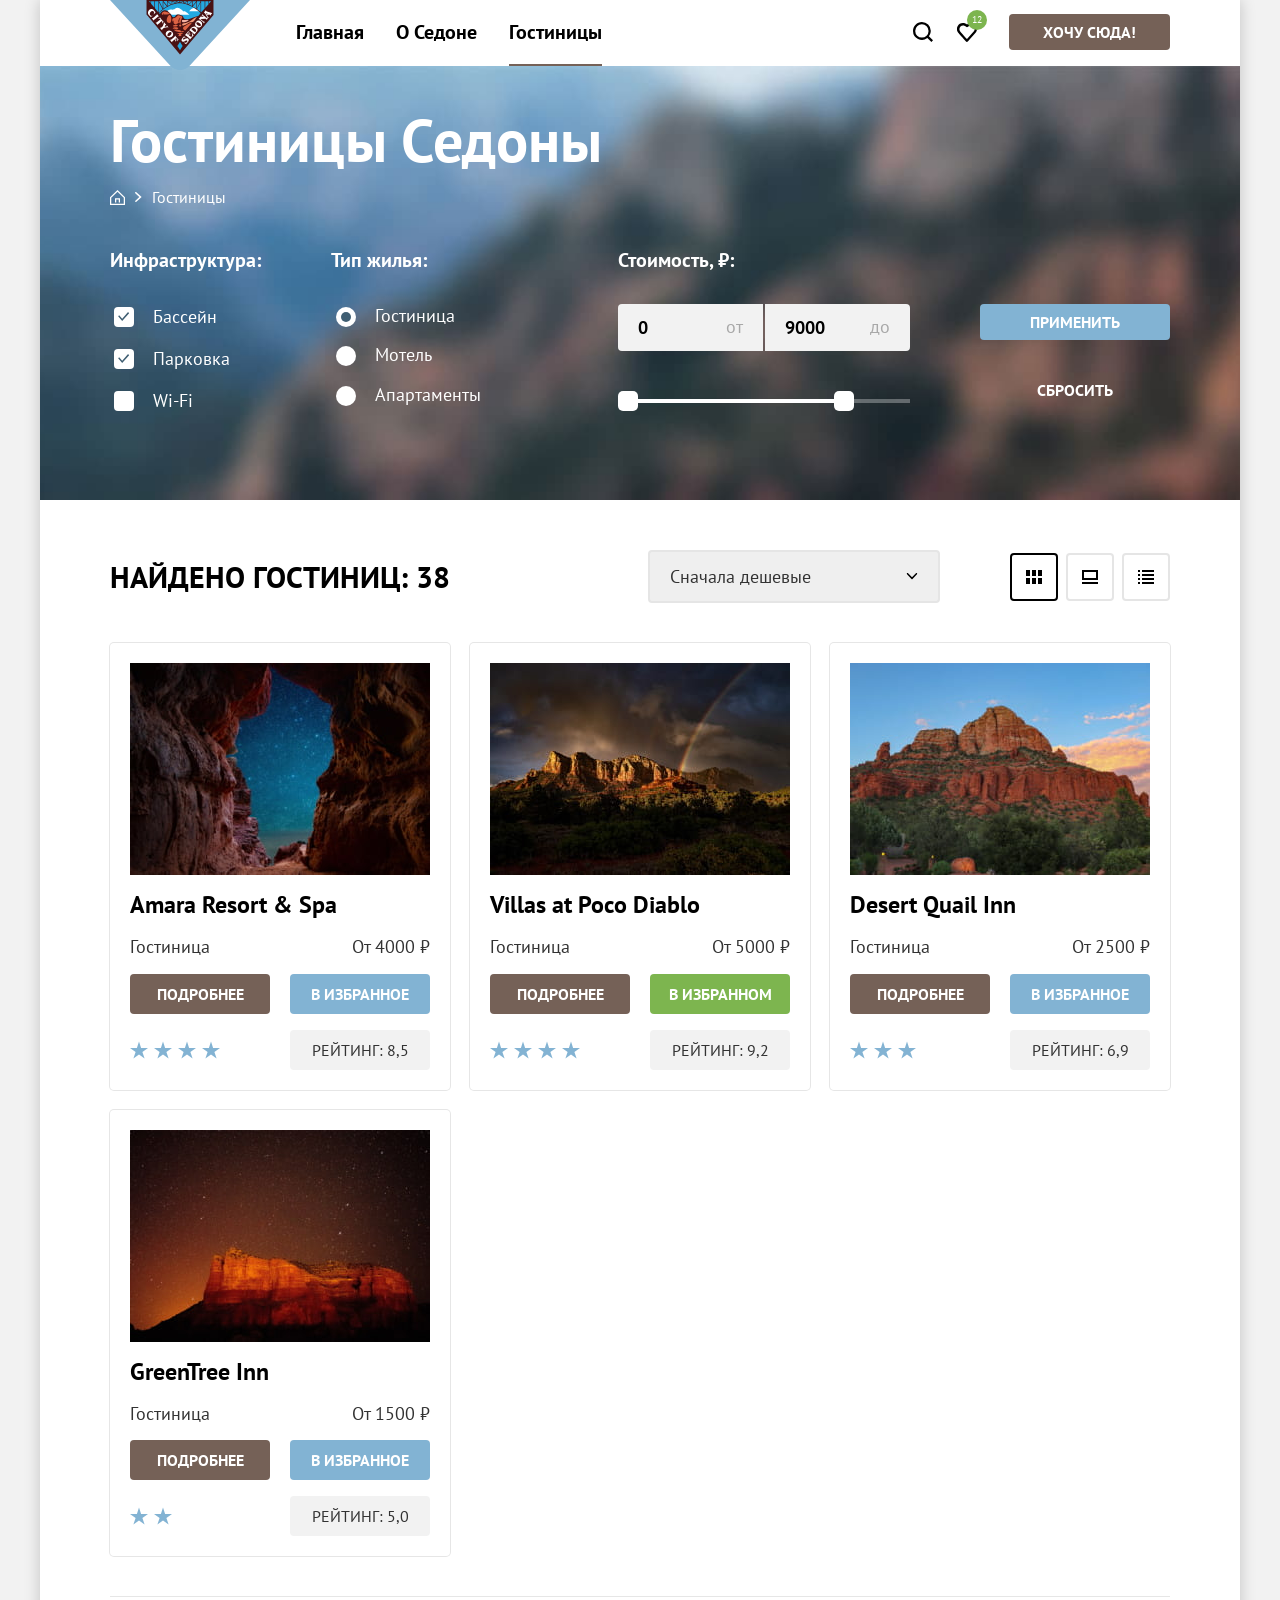
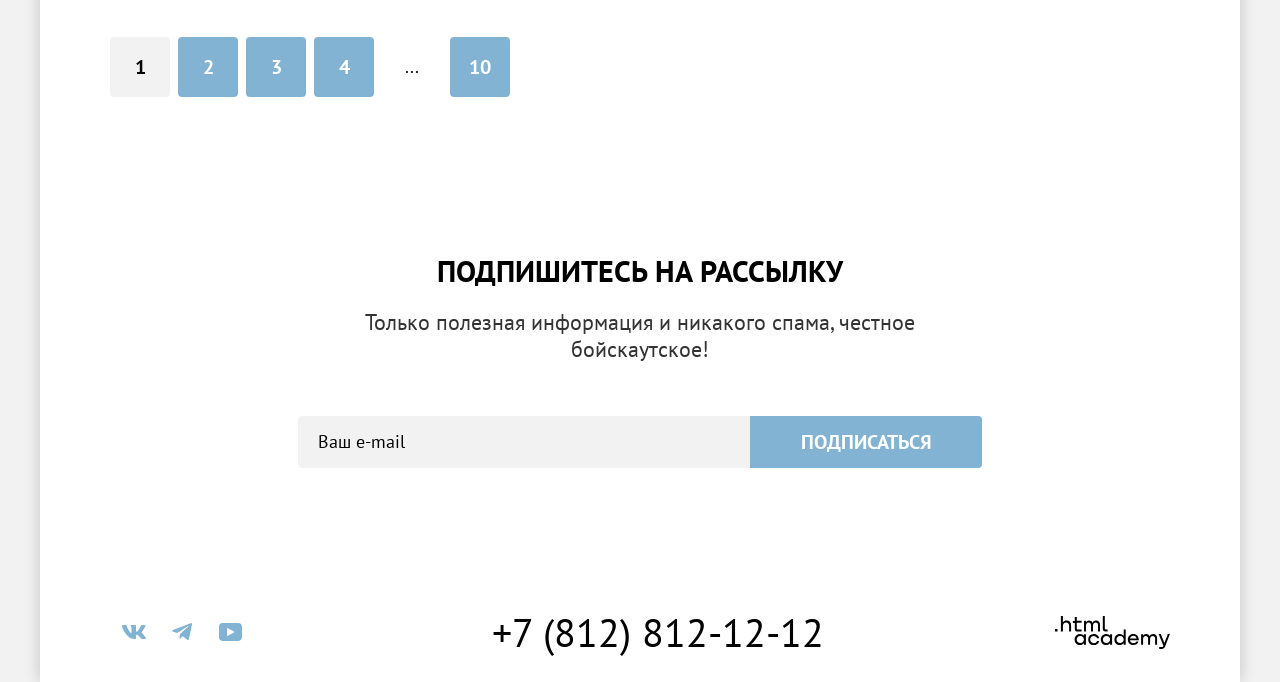
==== commit 0b451b9a: "Добавляет исправления" ====
--- a/catalog.html
+++ b/catalog.html
@@ -94,15 +94,17 @@
             <fieldset class="filter-group">
               <legend class="filter-group-title">Стоимость, ₽:</legend>
               <div class="range-field">
-                <label class="visually-hidden" for="from">От</label>
-                <input class="range-input range-input-from" type="number" name="price-from" value="0" id="from">
-                <!-- <span class="range-label">От</span> -->
-                <label class="visually-hidden" for="to">До</label>
-                <input class="range-input range-input-to" type="number" name="price-to" value="9000" id="to">
-                <!-- <span class="range-label">До</span> -->
+                <div class="range-input-wrapper">
+                  <input class="range-input range-input-from" type="number" name="price-from" value="0" id="from">
+                  <label class="range-label" for="from">От</label>
+                </div>
+                <div class="range-input-wrapper">
+                  <input class="range-input range-input-to" type="number" name="price-to" value="9000" id="to">
+                  <label class="range-label" for="to">До</label>
+                </div>
               </div>
               <div class="range-scale">
-                <div class="range-bar">
+                <div class="range-bar" style="width: 226px;">
                   <button class="range-toggle toggle-min">
                     <span class="visually-hidden">Изменить минимальную цену</span>
                   </button>
@@ -119,28 +121,30 @@
           </form>
         </div>
         <section class="catalog">
-          <h2 class="catalog-title">Найдено гостиниц: <span class="count">38</span></h2>
-          <select class="sort-select" name="sort" id="sort" aria-label="Сортировка списка">
-            <option value="cheap">Сначала дешевые</option>
-            <option value="expensive">Сначала дорогие</option>
-          </select>
-          <ul class="view-switcher">
-            <li class="view-option">
-              <a class="view-link view-link-tile current" aria-current="page" href="catalog.html?view=tile">
-                <span class="visually-hidden">Отображать сеткой</span>
-              </a>
-            </li>
-            <li class="view-option">
-              <a class="view-link view-link-card" href="catalog.html?view=card">
-                <span class="visually-hidden">Отображать плиткой</span>
-              </a>
-            </li>
-            <li class="view-option">
-              <a class="view-link view-link-list" href="catalog.html?view=list">
-                <span class="visually-hidden">Отображать списком</span>
-              </a>
-            </li>
-          </ul>
+          <header class="catalog-header">
+            <h2 class="catalog-title">Найдено гостиниц: <span class="count">38</span></h2>
+            <select class="sort-select" name="sort" id="sort" aria-label="Сортировка списка">
+              <option value="cheap">Сначала дешевые</option>
+              <option value="expensive">Сначала дорогие</option>
+            </select>
+            <ul class="view-switcher">
+              <li class="view-option">
+                <a class="view-link view-link-tile current" aria-current="page" href="catalog.html?view=tile">
+                  <span class="visually-hidden">Отображать сеткой</span>
+                </a>
+              </li>
+              <li class="view-option">
+                <a class="view-link view-link-card" href="catalog.html?view=card">
+                  <span class="visually-hidden">Отображать плиткой</span>
+                </a>
+              </li>
+              <li class="view-option">
+                <a class="view-link view-link-list" href="catalog.html?view=list">
+                  <span class="visually-hidden">Отображать списком</span>
+                </a>
+              </li>
+            </ul>
+          </header>
           <ul class="card-list">
             <li class="card">
               <a class="card-title-link" href="#" tabindex="-1">
--- a/styles/styles.css
+++ b/styles/styles.css
@@ -166,17 +166,15 @@
 }
 
 .logo:hover {
+  opacity: 0.8;
+}
+
+.logo:focus-visible {
+  opacity: 0.8;
+}
+
+.logo:active {
   opacity: 0.6;
-  transform: scale(1.05);
-}
-
-.logo:focus-visible {
-  transform: scale(1.05);
-}
-
-.logo:active {
-  opacity: 0.3;
-  transform: scale(0.95);
 }
 
 .logo-image {
@@ -580,7 +578,7 @@
 }
 
 .newsletter-index {
-  background: url("../images/backgrounds/index-background.jpg") no-repeat center / cover, var(--color-linear-gradient);
+  background: url("../images/backgrounds/subscribe.jpg") no-repeat center / cover, var(--color-linear-gradient);
 }
 
 .newsletter-index .section-title {
@@ -641,9 +639,7 @@
 }
 
 .newsletter-field:not(:placeholder-shown) + .newsletter-label {
-  transform: translateY(-200%);
-  font-size: var(--font-size-xs);
-  opacity: 1;
+  opacity: 0;
 }
 
 .newsletter-button {
@@ -713,7 +709,7 @@
   content: "";
   display: block;
   width: 24px;
-  height: 14px;
+  height: 18px;
 
   mask-repeat: no-repeat;
   mask-position: center;
@@ -900,8 +896,8 @@
 }
 
 .filter-form {
-  grid-template-columns: repeat(2, minmax(min-content, 1fr)) repeat(2, min-content);
-  display: grid;
+  display: flex;
+  flex-wrap: wrap;
 
   gap: 70px;
 }
@@ -912,6 +908,10 @@
   margin: 0;
 }
 
+.filter-group:nth-child(3) {
+  margin-left: auto;
+}
+
 .filter-group-title {
   padding: 0;
   margin-bottom: 32px;
@@ -950,7 +950,9 @@
 
 .filter-input {
   appearance: none;
-  position: relative;
+  display: flex;
+  justify-content: center;
+  align-items: center;
 
   width: 20px;
   height: 20px;
@@ -967,16 +969,11 @@
 
 .filter-input::before {
   content: "";
-  position: absolute;
 
   width: 12px;
   height: 10px;
 
-  left: 50%;
-  transform: translate(-50%, 50%);
-
   opacity: 0;
-
 
   mask-repeat: no-repeat;
   mask-position: center;
@@ -985,7 +982,7 @@
   background-color: var(--color-blue-600);
 }
 
-.filter-input:checked:before {
+.filter-input:checked::before {
   opacity: 1;
 }
 
@@ -1015,6 +1012,14 @@
 
 .range-field {
   display: flex;
+
+  gap: 2px;
+
+  margin-bottom: 48px;
+}
+
+.range-input-wrapper {
+  position: relative;
 }
 
 .range-input {
@@ -1034,6 +1039,12 @@
   cursor: pointer;
 }
 
+.range-input::-webkit-outer-spin-button,
+.range-input::-webkit-inner-spin-button {
+  appearance: none;
+  margin: 0;
+}
+
 .range-input:hover {
   background-color: var(--color-neutral-150);
 }
@@ -1051,10 +1062,67 @@
 }
 
 .range-label {
+  position: absolute;
+
+  right: 20px;
+  top: 50%;
+  transform: translateY(-50%);
+
   font-size: var(--font-size-s);
   line-height: var(--line-height-l);
 
+  text-transform: lowercase;
+
   color: var(--color-neutral-900);
+  opacity: 0.3;
+}
+
+.range-scale {
+  position: relative;
+  height: 4px;
+  background-color: var(--color-neutral-000-transparent-03);
+}
+
+.range-bar {
+  position: absolute;
+  height: 4px;
+  background-color: var(--color-neutral-000);
+}
+
+.range-toggle {
+  position: absolute;
+
+  width: 20px;
+  height: 20px;
+
+  background-color: var(--color-neutral-000);
+
+  border: none;
+  border-radius: 5px;
+
+  cursor: pointer;
+}
+
+.range-toggle:hover {
+  box-shadow: 0 4px 10px 0 rgba(0, 0, 0, 0.25);
+}
+
+.range-toggle:focus-visible {
+  box-shadow: 0 4px 10px 0 rgba(0, 0, 0, 0.25);
+}
+
+.range-toggle:active {
+  border: 2px solid var(--color-blue-400);
+  box-shadow: 0 7px 15px 0 rgba(0, 0, 0, 0.4);
+}
+
+.toggle-min {
+  top: -8px;
+}
+
+.toggle-max {
+  top: -8px;
+  right: -10px;
 }
 
 .filter-button-container {
@@ -1097,15 +1165,20 @@
 }
 
 .catalog {
+  font-size: var(--font-size-s);
+
+  padding: 50px 70px;
+}
+
+.catalog-header {
   display: grid;
-  grid-template-columns: 1fr min-content minmax(min-content, 225px);
-  gap: 40px 14px;
+  grid-template-columns: 1fr min-content auto;
 
   align-items: center;
 
-  font-size: var(--font-size-s);
-
-  padding: 50px 70px;
+  gap: 70px;
+
+  margin-bottom: 40px;
 }
 
 .catalog-title {
@@ -1154,6 +1227,8 @@
   flex-wrap: wrap;
   justify-content: flex-end;
 
+  max-width: 225px;
+
   gap: 8px;
 
   padding: 0;
@@ -1208,25 +1283,12 @@
   mask-image: url("../images/icons/view/view-list.svg");
 }
 
-.view-link:hover::before {
-  background-color: var(--color-brown-500);
-}
-
-.view-link:focus-visible::before {
-  background-color: var(--color-brown-500);
-}
-
-.view-link:active::before {
-  background-color: var(--color-brown-500-transparent);
-}
-
 .card-list {
-  grid-column: 1 / -1;
   display: grid;
   grid-template-columns: repeat(3, 1fr);
   gap: 20px;
   padding: 0;
-  margin: 0;
+  margin: 0 0 40px;
 
   list-style: none;
 }
@@ -1385,8 +1447,6 @@
 }
 
 .pagination {
-  grid-column: 1 / -1;
-
   padding: 40px 0 60px;
 
   border-top: 1px solid var(--color-neutral-150);
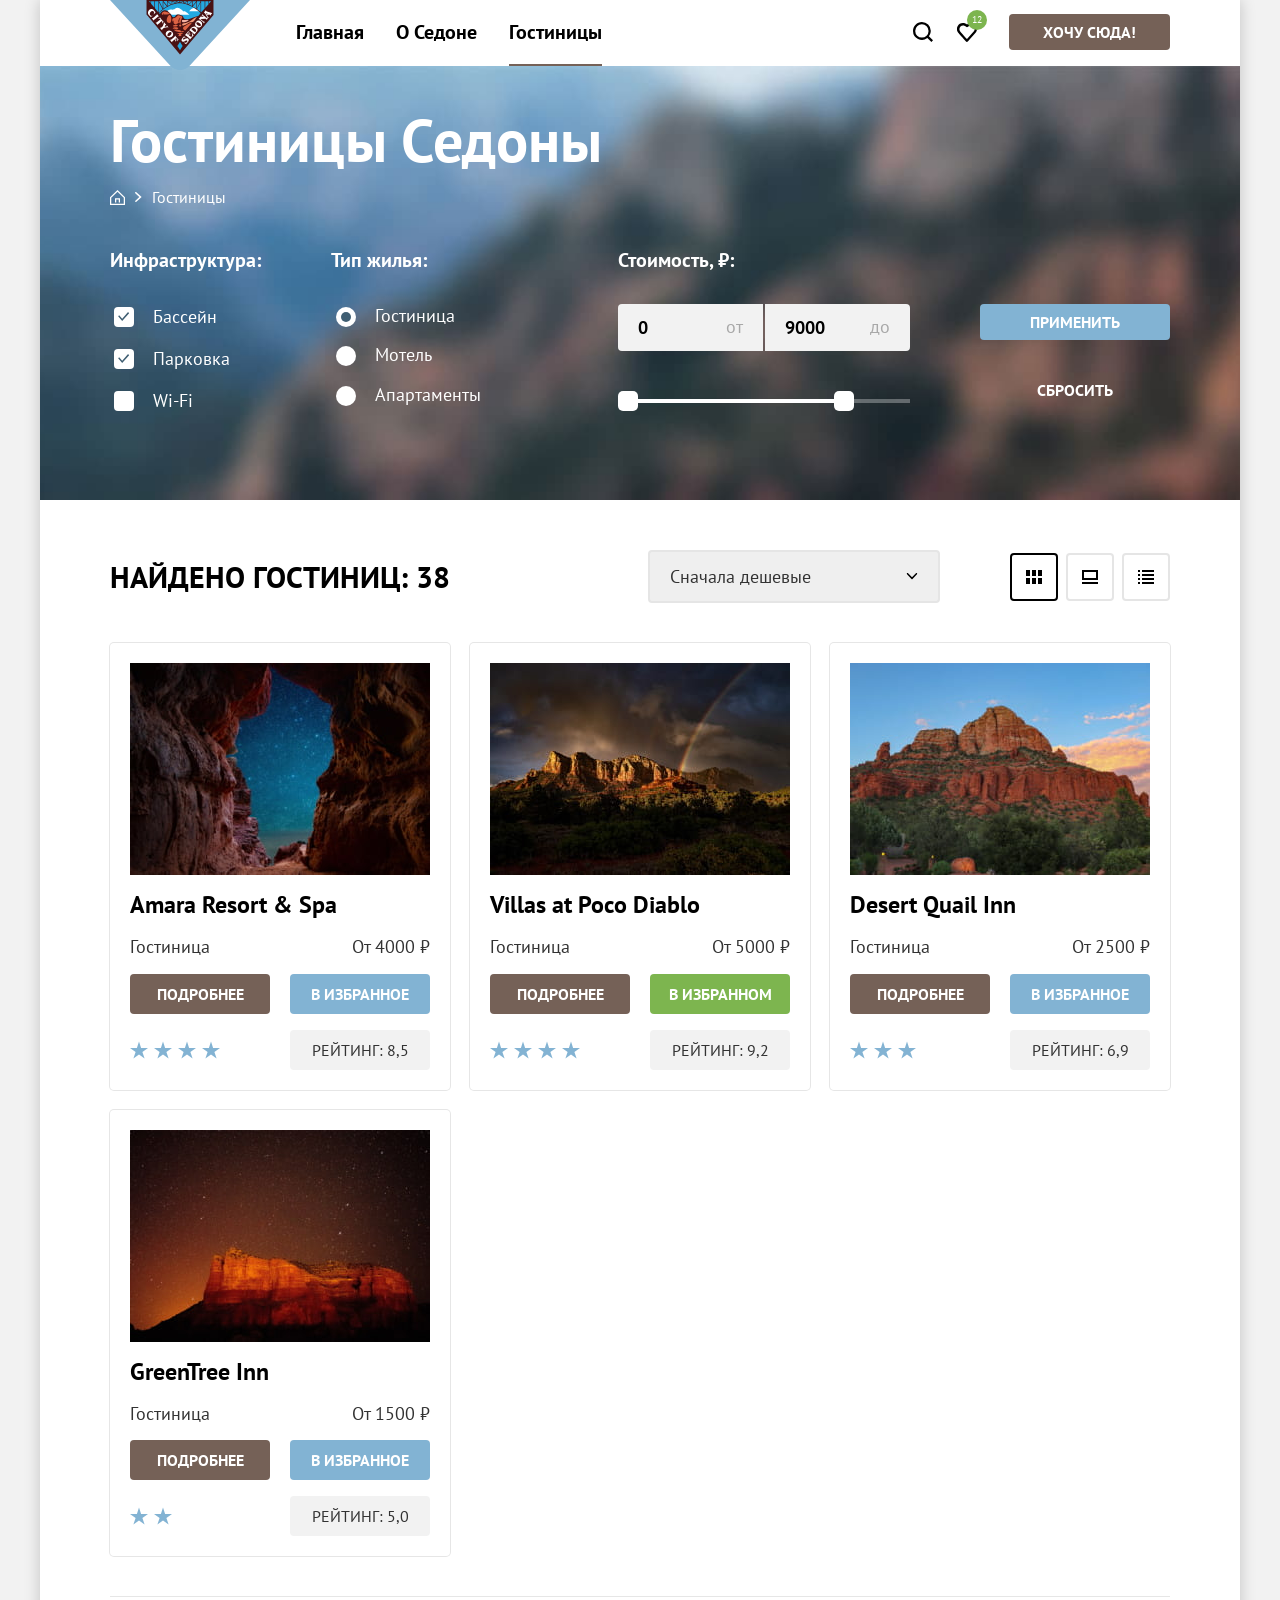
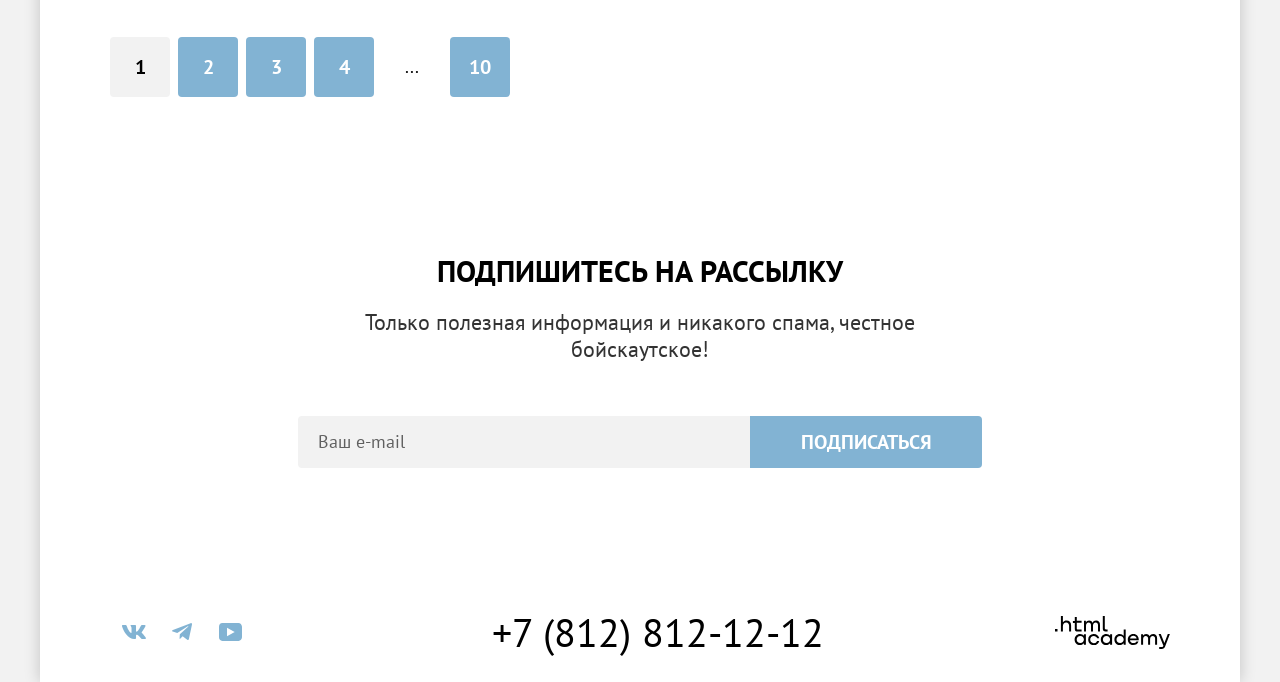
==== commit 0a3822e5: "Завершает вёрстку всех компонентов." ====
--- a/catalog.html
+++ b/catalog.html
@@ -95,20 +95,20 @@
               <legend class="filter-group-title">Стоимость, ₽:</legend>
               <div class="range-field">
                 <div class="range-input-wrapper">
-                  <input class="range-input range-input-from" type="number" name="price-from" value="0" id="from">
+                  <input class="input range-input" type="number" name="price-from" value="0" id="from">
                   <label class="range-label" for="from">От</label>
                 </div>
                 <div class="range-input-wrapper">
-                  <input class="range-input range-input-to" type="number" name="price-to" value="9000" id="to">
+                  <input class="input range-input" type="number" name="price-to" value="9000" id="to">
                   <label class="range-label" for="to">До</label>
                 </div>
               </div>
               <div class="range-scale">
                 <div class="range-bar" style="width: 226px;">
-                  <button class="range-toggle toggle-min">
+                  <button class="range-toggle toggle-min" type="button">
                     <span class="visually-hidden">Изменить минимальную цену</span>
                   </button>
-                  <button class="range-toggle toggle-max">
+                  <button class="range-toggle toggle-max" type="button">
                     <span class="visually-hidden">Изменить максимальную цену</span>
                   </button>
                 </div>
@@ -247,7 +247,7 @@
           </div>
           <form class="newsletter-form" action="https://echo.htmlacademy.ru/" method="post">
             <label class="visually-hidden" for="e-mail">Укажите ваш e-mail</label>
-            <input class="newsletter-field" type="email" name="e-mail" id="e-mail" placeholder="Ваш e-mail" required>
+            <input class="input newsletter-field" type="email" name="e-mail" id="e-mail" placeholder="Ваш e-mail" required>
             <label class="newsletter-label" for="e-mail">Ваш e-mail</label>
             <button class="button newsletter-button" type="submit">Подписаться</button>
           </form>
--- a/styles/styles.css
+++ b/styles/styles.css
@@ -5,6 +5,7 @@
   --color-neutral-000-transparent-06: rgba(255, 255, 255, 0.6);
   --color-neutral-000-transparent-03: rgba(255, 255, 255, 0.3);
   --color-neutral-100: #f2f2f2;
+  --color-neutral-100-transparent-08: rgba(242, 242, 242, 0.8);
   --color-neutral-150: #e6e6e6;
   --color-neutral-200: #e5e5e5;
   --color-neutral-800: #333333;
@@ -24,6 +25,8 @@
   /* color-green */
   --color-green-500: #7db54f;
   --color-green-600: #6c9e42;
+  /*color-red*/
+  --color-red-500: #FF5757;
   /* decor-line*/
   --color-divider-light: rgba(255, 255, 255, 0.3);
   --color-divider-dark: rgba(0, 0, 0, 0.3);
@@ -80,11 +83,14 @@
 *,
 *::before,
 *::after {
+  -webkit-box-sizing: border-box;
   box-sizing: border-box;
 }
 
 .visually-hidden {
   position: fixed;
+  -webkit-transform: scale(0);
+  -ms-transform: scale(0);
   transform: scale(0);
 }
 
@@ -127,13 +133,23 @@
 
 .button:disabled {
   pointer-events: none;
+
+  background-color: var(--color-neutral-200);
+  color: var(--color-neutral-000);
 }
 
 .wrapper {
-  display: flex;
+  display: -webkit-box;
+  display: -ms-flexbox;
+  display: flex;
+  -webkit-box-orient: vertical;
+  -webkit-box-direction: normal;
+  -ms-flex-direction: column;
   flex-direction: column;
 
   background-color: var(--color-neutral-000);
+
+  -webkit-box-shadow: 0 0 15px 0 rgba(0, 0, 0, 0.2);
 
   box-shadow: 0 0 15px 0 rgba(0, 0, 0, 0.2);
 
@@ -148,8 +164,16 @@
 }
 
 .navigation {
+  display: -ms-grid;
   display: grid;
+  -ms-grid-columns: -webkit-min-content 30px auto 30px -webkit-max-content;
+  -ms-grid-columns: min-content 30px auto 30px max-content;
+  grid-template-columns: -webkit-min-content auto -webkit-max-content;
   grid-template-columns: min-content auto max-content;
+
+  -webkit-box-align: start;
+
+  -ms-flex-align: start;
 
   align-items: start;
 
@@ -165,11 +189,8 @@
   margin-bottom: -8px;
 }
 
-.logo:hover {
-  opacity: 0.8;
-}
-
-.logo:focus-visible {
+.logo:hover,
+.logo:focus {
   opacity: 0.8;
 }
 
@@ -182,7 +203,10 @@
 }
 
 .navigation-list {
-  display: flex;
+  display: -webkit-box;
+  display: -ms-flexbox;
+  display: flex;
+  -ms-flex-wrap: wrap;
   flex-wrap: wrap;
 
   padding: 0;
@@ -204,11 +228,8 @@
   color: var(--color-neutral-900);
 }
 
-.navigation-link:hover {
-  color: var(--color-brown-500);
-}
-
-.navigation-link:focus-visible {
+.navigation-link:hover,
+.navigation-link:focus {
   color: var(--color-brown-500);
 }
 
@@ -222,15 +243,28 @@
 
   height: 2px;
 
+  -webkit-transform: translateY(20px);
+
+  -ms-transform: translateY(20px);
+
   transform: translateY(20px);
 
   background-color: var(--color-brown-500);
 }
 
 .navigation-user {
-  display: flex;
+  display: -webkit-box;
+  display: -ms-flexbox;
+  display: flex;
+  -ms-flex-wrap: wrap;
   flex-wrap: wrap;
+  -webkit-box-pack: end;
+  -ms-flex-pack: end;
   justify-content: end;
+
+  -webkit-box-align: center;
+
+  -ms-flex-align: center;
 
   align-items: center;
 
@@ -247,8 +281,14 @@
 }
 
 .navigation-user-link {
-  display: flex;
+  display: -webkit-box;
+  display: -ms-flexbox;
+  display: flex;
+  -webkit-box-pack: center;
+  -ms-flex-pack: center;
   justify-content: center;
+  -webkit-box-align: center;
+  -ms-flex-align: center;
   align-items: center;
 
   text-decoration: none;
@@ -265,24 +305,27 @@
 
   background-color: var(--color-neutral-900);
 
+  -webkit-mask-repeat: no-repeat;
+
   mask-repeat: no-repeat;
+  -webkit-mask-position: center;
   mask-position: center;
+  -webkit-mask-size: contain;
   mask-size: contain;
 }
 
 .navigation-search::before {
+  -webkit-mask-image: url("../images/icons/ui/search.svg");
   mask-image: url("../images/icons/ui/search.svg");
 }
 
 .navigation-favorites::before {
+  -webkit-mask-image: url("../images/icons/ui/favorite.svg");
   mask-image: url("../images/icons/ui/favorite.svg");
 }
 
-.navigation-user-link:hover::before {
-  background-color: var(--color-brown-500);
-}
-
-.navigation-user-link:focus-visible::before {
+.navigation-user-link:hover::before,
+.navigation-user-link:focus::before {
   background-color: var(--color-brown-500);
 }
 
@@ -325,7 +368,7 @@
   color: var(--color-neutral-000-transparent-06);
 }
 
-.navigation-user-button:focus-visible {
+.navigation-user-button:focus {
   background-color: var(--color-brown-600);
 }
 
@@ -335,13 +378,22 @@
 }
 
 .main {
+  -webkit-box-flex: 1;
+  -ms-flex-positive: 1;
   flex-grow: 1;
 }
 
 .hero {
   position: relative;
-  display: flex;
+  display: -webkit-box;
+  display: -ms-flexbox;
+  display: flex;
+  -webkit-box-orient: vertical;
+  -webkit-box-direction: normal;
+  -ms-flex-direction: column;
   flex-direction: column;
+  -webkit-box-align: center;
+  -ms-flex-align: center;
   align-items: center;
   padding: 50px 0 25px;
 
@@ -364,9 +416,14 @@
 
   bottom: 0;
 
+  -webkit-mask-image: url("../images/icons/ui/background-down.svg");
+
   mask-image: url("../images/icons/ui/background-down.svg");
+  -webkit-mask-repeat: no-repeat;
   mask-repeat: no-repeat;
+  -webkit-mask-position: center;
   mask-position: center;
+  -webkit-mask-size: cover;
   mask-size: cover;
   background-color: var(--color-neutral-000);
 }
@@ -407,7 +464,9 @@
 }
 
 .section-list {
+  display: -ms-grid;
   display: grid;
+  -ms-grid-columns: (1fr)[3];
   grid-template-columns: repeat(3, 1fr);
 
   padding: 0;
@@ -417,8 +476,15 @@
 }
 
 .advantages-container {
-  display: flex;
+  display: -webkit-box;
+  display: -ms-flexbox;
+  display: flex;
+  -webkit-box-orient: vertical;
+  -webkit-box-direction: normal;
+  -ms-flex-direction: column;
   flex-direction: column;
+  -webkit-box-pack: center;
+  -ms-flex-pack: center;
   justify-content: center;
 
   padding: 30px 85px;
@@ -435,7 +501,9 @@
 }
 
 .advantages-item:has(.advantages-image) {
+  display: -ms-grid;
   display: grid;
+  -ms-grid-columns: (1fr)[3];
   grid-template-columns: repeat(3, 1fr);
 
   grid-column: 1 / -1;
@@ -464,14 +532,24 @@
 }
 
 .advantages-item:has(.advantages-image) .advantages-image {
+  -ms-grid-column: 2;
+  -ms-grid-column-span: 2;
   grid-column: 2 / 4;
 }
 
 .advantages-item:has(.advantages-image-reverse) .advantages-image {
+  -ms-grid-row: 1;
+  -ms-grid-row-span: 1;
+  -ms-grid-column: 1;
+  -ms-grid-column-span: 2;
   grid-area: 1 / 1 / 2 / 3;
 }
 
 .advantages-item:has(.advantages-image-reverse) .advantages-container {
+  -ms-grid-row: 1;
+  -ms-grid-row-span: 1;
+  -ms-grid-column: 3;
+  -ms-grid-column-span: 1;
   grid-area: 1 / 3 / 2 / 4;
 }
 
@@ -502,8 +580,15 @@
 }
 
 .services-item {
-  display: flex;
+  display: -webkit-box;
+  display: -ms-flexbox;
+  display: flex;
+  -webkit-box-orient: vertical;
+  -webkit-box-direction: normal;
+  -ms-flex-direction: column;
   flex-direction: column;
+  -webkit-box-pack: center;
+  -ms-flex-pack: center;
   justify-content: center;
 
   padding: 0 85px;
@@ -527,22 +612,29 @@
   height: 72px;
   margin: 0 auto 30px;
 
+  -webkit-mask-repeat: no-repeat;
+
   mask-repeat: no-repeat;
+  -webkit-mask-position: center;
   mask-position: center;
+  -webkit-mask-size: contain;
   mask-size: contain;
 
   background-color: var(--color-blue-500);
 }
 
 .services-house .card-title::before {
+  -webkit-mask-image: url("../images/services/house.svg");
   mask-image: url("../images/services/house.svg");
 }
 
 .services-food .card-title::before {
+  -webkit-mask-image: url("../images/services/food.svg");
   mask-image: url("../images/services/food.svg");
 }
 
 .services-souvenirs .card-title::before {
+  -webkit-mask-image: url("../images/services/souvenirs.svg");
   mask-image: url("../images/services/souvenirs.svg");
 }
 
@@ -561,7 +653,7 @@
   color: var(--color-neutral-000-transparent-06);
 }
 
-.search-button:focus-visible {
+.search-button:focus {
   background-color: var(--color-brown-600);
 }
 
@@ -571,8 +663,15 @@
 }
 
 .newsletter {
-  display: flex;
+  display: -webkit-box;
+  display: -ms-flexbox;
+  display: flex;
+  -webkit-box-orient: vertical;
+  -webkit-box-direction: normal;
+  -ms-flex-direction: column;
   flex-direction: column;
+  -webkit-box-align: center;
+  -ms-flex-align: center;
   align-items: center;
   padding: 96px 0 104px;
 }
@@ -590,8 +689,12 @@
 }
 
 .newsletter-form {
+  display: -ms-grid;
   display: grid;
+  -ms-grid-columns: 452px 232px;
   grid-template-columns: 452px 232px;
+  -webkit-box-align: center;
+  -ms-flex-align: center;
   align-items: center;
 }
 
@@ -602,32 +705,112 @@
 
   margin-left: 20px;
 
+  -ms-grid-row: 1;
+
+  -ms-grid-row-span: 1;
+
+  -ms-grid-column: 1;
+
+  -ms-grid-column-span: 1;
+
   grid-area: 1/1/2/2;
 
   opacity: 0;
-}
-
-.newsletter-field {
-  grid-area: 1/1/2/2;
-
-  padding: 14px 20px;
-
-  border-radius: 4px 0 0 4px;
+
+  cursor: pointer;
+}
+
+.input {
   border: none;
-
-  background-color: var(--color-neutral-100);
 
   font-family: inherit;
   font-size: var(--font-size-s);
   line-height: var(--line-height-l);
+  font-weight: var(--font-weight-bold);
+
+  background-color: var(--color-neutral-100);
+  color: var(--color-neutral-900);
 
   cursor: pointer;
 }
 
+.newsletter-field {
+  -ms-grid-row: 1;
+  -ms-grid-row-span: 1;
+  -ms-grid-column: 1;
+  -ms-grid-column-span: 1;
+  grid-area: 1/1/2/2;
+
+  font-weight: var(--font-weight-regular);
+
+  padding: 14px 20px;
+
+  border-radius: 4px 0 0 4px;
+}
+
+.newsletter-field:hover {
+  background-color: var(--color-neutral-150);
+}
+
+.newsletter-field::-webkit-input-placeholder {
+  color: var(--color-neutral-900);
+  opacity: 0.6;
+}
+
+.newsletter-field::-moz-placeholder {
+  color: var(--color-neutral-900);
+  opacity: 0.6;
+}
+
+.newsletter-field:-ms-input-placeholder {
+  color: var(--color-neutral-900);
+  opacity: 0.6;
+}
+
+.newsletter-field::-ms-input-placeholder {
+  color: var(--color-neutral-900);
+  opacity: 0.6;
+}
+
 .newsletter-field::placeholder {
-  font-size: var(--font-size-s);
-  line-height: var(--line-height-l);
   color: var(--color-neutral-900);
+  opacity: 0.6;
+}
+
+.newsletter-field:hover::-webkit-input-placeholder {
+  opacity: 0.6;
+}
+
+.newsletter-field:hover::-moz-placeholder {
+  opacity: 0.6;
+}
+
+.newsletter-field:hover:-ms-input-placeholder {
+  opacity: 0.6;
+}
+
+.newsletter-field:hover::-ms-input-placeholder {
+  opacity: 0.6;
+}
+
+.newsletter-field:hover::placeholder {
+  opacity: 0.6;
+}
+
+.newsletter-field:focus::-webkit-input-placeholder {
+  opacity: 0;
+}
+
+.newsletter-field:focus::-moz-placeholder {
+  opacity: 0;
+}
+
+.newsletter-field:focus:-ms-input-placeholder {
+  opacity: 0;
+}
+
+.newsletter-field:focus::-ms-input-placeholder {
+  opacity: 0;
 }
 
 .newsletter-field:focus::placeholder {
@@ -638,12 +821,24 @@
   opacity: 0.5;
 }
 
+.newsletter-field:not(:-moz-placeholder) + .newsletter-label {
+  opacity: 0;
+}
+
+.newsletter-field:not(:-ms-input-placeholder) + .newsletter-label {
+  opacity: 0;
+}
+
 .newsletter-field:not(:placeholder-shown) + .newsletter-label {
   opacity: 0;
 }
 
 .newsletter-button {
   border-radius: 0 4px 4px 0;
+  -ms-grid-row: 1;
+  -ms-grid-row-span: 1;
+  -ms-grid-column: 2;
+  -ms-grid-column-span: 1;
   grid-area: 1/2/2/3;
 }
 
@@ -652,7 +847,7 @@
   color: var(--color-neutral-000-transparent-06);
 }
 
-.newsletter-button:focus-visible {
+.newsletter-button:focus {
   background-color: var(--color-blue-300);
 }
 
@@ -674,9 +869,17 @@
 }
 
 .footer {
+  display: -ms-grid;
   display: grid;
+  -ms-grid-columns: -webkit-min-content 40px 1fr 40px -webkit-min-content;
+  -ms-grid-columns: min-content 40px 1fr 40px min-content;
+  grid-template-columns: -webkit-min-content 1fr -webkit-min-content;
   grid-template-columns: min-content 1fr min-content;
 
+  -webkit-box-align: center;
+
+  -ms-flex-align: center;
+
   align-items: center;
 
   gap: 40px;
@@ -685,7 +888,10 @@
 }
 
 .social-list {
-  display: flex;
+  display: -webkit-box;
+  display: -ms-flexbox;
+  display: flex;
+  -ms-flex-wrap: wrap;
   flex-wrap: wrap;
 
   min-width: 150px;
@@ -698,8 +904,14 @@
 }
 
 .social-link {
-  display: flex;
+  display: -webkit-box;
+  display: -ms-flexbox;
+  display: flex;
+  -webkit-box-pack: center;
+  -ms-flex-pack: center;
   justify-content: center;
+  -webkit-box-align: center;
+  -ms-flex-align: center;
   align-items: center;
   min-width: 48px;
   min-height: 40px;
@@ -711,30 +923,34 @@
   width: 24px;
   height: 18px;
 
+  -webkit-mask-repeat: no-repeat;
+
   mask-repeat: no-repeat;
+  -webkit-mask-position: center;
   mask-position: center;
+  -webkit-mask-size: contain;
   mask-size: contain;
 
   background-color: var(--color-blue-500);
 }
 
 .vk::before {
+  -webkit-mask-image: url("../images/icons/social/vk.svg");
   mask-image: url("../images/icons/social/vk.svg");
 }
 
 .telegram::before {
+  -webkit-mask-image: url("../images/icons/social/telegram.svg");
   mask-image: url("../images/icons/social/telegram.svg");
 }
 
 .youtube::before {
+  -webkit-mask-image: url("../images/icons/social/youtube.svg");
   mask-image: url("../images/icons/social/youtube.svg");
 }
 
-.social-link:hover::before {
-  background-color: var(--color-blue-300);
-}
-
-.social-link:focus-visible::before {
+.social-link:hover::before,
+.social-link:focus::before {
   background-color: var(--color-blue-300);
 }
 
@@ -755,11 +971,8 @@
   color: var(--color-neutral-900);
 }
 
-.contact-link:hover {
-  color: var(--color-brown-500);
-}
-
-.contact-link:focus-visible {
+.contact-link:hover,
+.contact-link:focus {
   color: var(--color-brown-500);
 }
 
@@ -773,24 +986,417 @@
   width: 115px;
   height: 33px;
 
+  -webkit-mask-repeat: no-repeat;
+
   mask-repeat: no-repeat;
+  -webkit-mask-position: center;
   mask-position: center;
+  -webkit-mask-size: contain;
   mask-size: contain;
+  -webkit-mask-image: url("../images/logos/html-academy.svg");
   mask-image: url("../images/logos/html-academy.svg");
 
   background-color: var(--color-neutral-900);
 }
 
-.developer:hover::before {
-  background-color: var(--color-brown-500);
-}
-
-.developer:focus-visible::before {
+.developer:hover::before,
+.developer:focus::before {
   background-color: var(--color-brown-500);
 }
 
 .developer:active::before {
   background-color: var(--color-brown-500-transparent);
+}
+
+.modal-container {
+  position: fixed;
+  display: -ms-grid;
+  display: grid;
+
+  -ms-grid-rows: minmax(66px, 1fr) auto minmax(66px, 1fr);
+
+  grid-template-rows: minmax(66px, 1fr) auto minmax(66px, 1fr);
+
+  top: 0;
+  left: 0;
+
+  width: 100%;
+  height: 100%;
+
+  z-index: 2;
+
+  background-color: var(--color-neutral-100-transparent-08);
+}
+
+.modal-container-close {
+  display: none;
+}
+
+.modal {
+  position: relative;
+  width: 717px;
+
+  -ms-grid-row: 2;
+
+  grid-row: 2;
+
+  margin: auto;
+  padding: 64px 70px;
+
+  border-radius: 30px;
+
+  background-color: var(--color-neutral-000);
+
+  -webkit-box-shadow: 0 25px 50px 0 rgba(0, 0, 0, 0.15);
+
+  box-shadow: 0 25px 50px 0 rgba(0, 0, 0, 0.15);
+}
+
+.modal-content .section-title {
+  margin-bottom: 64px;
+  text-align: left;
+
+  padding-right: 35px;
+}
+
+.search-form {
+  display: -ms-grid;
+  display: grid;
+  -ms-grid-columns: 1fr 80px 1fr;
+  grid-template-columns: repeat(2, 1fr);
+
+  gap: 23px 80px;
+}
+
+.field-item {
+  display: -ms-grid;
+  display: grid;
+  -ms-grid-columns: 137px 1fr;
+  grid-template-columns: 137px 1fr;
+  -webkit-box-align: center;
+  -ms-flex-align: center;
+  align-items: center;
+}
+
+.field-item:has([type="text"]) {
+  grid-column: 1 / -1;
+}
+
+.form-label {
+  font-size: var(--font-size-m);
+  font-weight: var(--font-weight-bold);
+
+  color: var(--color-neutral-900);
+}
+
+.date-input {
+  border-radius: 4px;
+
+  padding: 14px 40px 14px 20px;
+
+  background-image: url("../images/icons/ui/calendar.svg");
+  background-repeat: no-repeat;
+  background-position: right 20px center;
+  background-size: 20px 20px;
+}
+
+.date-input:hover,
+.date-input:focus {
+  background-color: var(--color-neutral-150);
+}
+
+.form-message {
+  -ms-grid-column: 2;
+  -ms-grid-column-span: 1;
+  grid-column: 2 / 3;
+
+  font-size: var(--font-size-xs);
+  line-height: var(--line-height-l);
+
+  margin: 0;
+}
+
+.form-message-error {
+  color: var(--color-red-500);
+}
+
+.counter {
+  display: -ms-grid;
+  display: grid;
+  -ms-grid-columns: 40px 32px 40px;
+  grid-template-columns: 40px 32px 40px;
+
+  max-width: 110px;
+  -webkit-box-align: center;
+  -ms-flex-align: center;
+  align-items: center;
+}
+
+.counter-button {
+  display: -webkit-box;
+  display: -ms-flexbox;
+  display: flex;
+  -webkit-box-pack: center;
+  -ms-flex-pack: center;
+  justify-content: center;
+  -webkit-box-align: center;
+  -ms-flex-align: center;
+  align-items: center;
+  min-width: 40px;
+  min-height: 48px;
+
+  padding: 0;
+
+  border: none;
+
+  background-color: var(--color-neutral-100);
+
+  cursor: pointer;
+}
+
+.counter-button-minus {
+  border-radius: 4px 0 0 4px;
+}
+
+.counter-button-plus {
+  border-radius: 0 4px 4px 0;
+}
+
+.counter-button::before {
+  content: "";
+
+  width: 14px;
+  height: 14px;
+
+  -webkit-mask-repeat: no-repeat;
+
+  mask-repeat: no-repeat;
+  -webkit-mask-position: center;
+  mask-position: center;
+  -webkit-mask-size: contain;
+  mask-size: contain;
+
+  background-color: var(--color-brown-500-transparent);
+}
+
+.counter-button-minus::before {
+  -webkit-mask-image: url("../images/icons/ui/minus.svg");
+  mask-image: url("../images/icons/ui/minus.svg");
+}
+
+.counter-button-plus::before {
+  -webkit-mask-image: url("../images/icons/ui/plus.svg");
+  mask-image: url("../images/icons/ui/plus.svg");
+}
+
+.counter-button:hover::before,
+.counter-button:focus::before {
+  background-color: var(--color-neutral-900);
+}
+
+.counter-button:active::before {
+  background-color: var(--color-brown-500-transparent);
+}
+
+.modal-number {
+  min-width: 32px;
+  min-height: 48px;
+
+  padding: 0 4px;
+
+  text-align: center;
+}
+
+.tooltip-wrapper {
+  position: relative;
+  display: -webkit-box;
+  display: -ms-flexbox;
+  display: flex;
+
+  gap: 10px;
+
+  -webkit-box-align: center;
+
+  -ms-flex-align: center;
+
+  align-items: center;
+}
+
+.info-button {
+  display: -webkit-box;
+  display: -ms-flexbox;
+  display: flex;
+
+  -webkit-box-pack: center;
+
+  -ms-flex-pack: center;
+
+  justify-content: center;
+  -webkit-box-align: center;
+  -ms-flex-align: center;
+  align-items: center;
+
+  padding: 0;
+
+  width: 26px;
+  height: 26px;
+
+  background-color: var(--color-blue-400);
+
+  border-radius: 50%;
+  border: none;
+
+  cursor: pointer;
+}
+
+.info-button:hover {
+  opacity: 0.9;
+}
+
+.info-button::after {
+  content: "";
+  display: block;
+
+  width: 12px;
+  height: 12px;
+
+  -webkit-mask-image: url("../images/icons/ui/tooltip.svg");
+
+  mask-image: url("../images/icons/ui/tooltip.svg");
+  -webkit-mask-repeat: no-repeat;
+  mask-repeat: no-repeat;
+  -webkit-mask-position: center;
+  mask-position: center;
+  -webkit-mask-size: contain;
+  mask-size: contain;
+
+  background-color: var(--color-neutral-000);
+}
+
+.tooltip {
+  display: none;
+  position: absolute;
+
+  top: 40px;
+  left: 50%;
+  -webkit-transform: translateX(-50%);
+  -ms-transform: translateX(-50%);
+  transform: translateX(-50%);
+
+  width: 256px;
+
+  padding: 15px 18px;
+
+  font-size: var(--font-size-xs);
+  line-height: var(--line-height-m);
+
+  border-radius: 10px;
+
+  background-color: var(--color-neutral-800);
+  color: var(--color-neutral-000);
+
+  z-index: 10;
+}
+
+.tooltip::before {
+  content: "";
+  position: absolute;
+
+  top: -8px;
+  left: 0;
+  right: 0;
+
+  margin: 0 auto;
+
+  background-image: url("../images/icons/ui/tooltip-arrow.svg");
+
+  width: 19px;
+  height: 9px;
+}
+
+.info-button:hover + .tooltip,
+.info-button:focus + .tooltip {
+  display: block;
+}
+
+.modal-button {
+  grid-column: 1 / -1;
+
+  margin-top: 25px;
+
+  border-radius: 10px;
+
+  background-color: var(--color-blue-400);
+}
+
+.modal-button:hover,
+.modal-button:focus {
+  background-color: var(--color-blue-300);
+}
+
+.modal-button:active {
+  background-color: var(--color-blue-500);
+  color: var(--color-neutral-000-transparent-03);
+}
+
+.modal-close-button {
+  position: absolute;
+
+  display: -webkit-box;
+
+  display: -ms-flexbox;
+
+  display: flex;
+
+  -webkit-box-pack: center;
+
+  -ms-flex-pack: center;
+
+  justify-content: center;
+  -webkit-box-align: center;
+  -ms-flex-align: center;
+  align-items: center;
+
+  top: 64px;
+  right: 52px;
+
+  width: 52px;
+  height: 52px;
+
+  border-radius: 50%;
+  border: none;
+
+  background-color: var(--color-neutral-100);
+
+  cursor: pointer;
+}
+
+.modal-close-button:hover {
+  background-color: var(--color-neutral-150);
+}
+
+.modal-close-button:active {
+  opacity: 0.3;
+}
+
+.modal-close-button::before {
+  content: "";
+  display: block;
+
+  width: 14px;
+  height: 14px;
+
+  -webkit-mask-image: url("../images/icons/ui/cross.svg");
+
+  mask-image: url("../images/icons/ui/cross.svg");
+  -webkit-mask-repeat: no-repeat;
+  mask-repeat: no-repeat;
+  -webkit-mask-position: center;
+  mask-position: center;
+  -webkit-mask-size: contain;
+  mask-size: contain;
+
+  background-color: var(--color-neutral-900);
 }
 
 .filter {
@@ -805,6 +1411,7 @@
   font-size: var(--font-size-4xl);
   line-height: var(--line-height-l);
   font-weight: var(--font-weight-bold);
+
   color: var(--color-neutral-000);
 }
 
@@ -813,8 +1420,15 @@
 }
 
 .breadcrumbs-list {
-  display: flex;
+  display: -webkit-box;
+  display: -ms-flexbox;
+  display: flex;
+  -ms-flex-wrap: wrap;
   flex-wrap: wrap;
+
+  -webkit-box-align: center;
+
+  -ms-flex-align: center;
 
   align-items: center;
 
@@ -825,7 +1439,11 @@
 }
 
 .breadcrumbs-item {
-  display: flex;
+  display: -webkit-box;
+  display: -ms-flexbox;
+  display: flex;
+  -webkit-box-align: center;
+  -ms-flex-align: center;
   align-items: center;
 }
 
@@ -838,17 +1456,28 @@
 
   margin: 0 10px;
 
+  -webkit-mask-repeat: no-repeat;
+
   mask-repeat: no-repeat;
+  -webkit-mask-position: center;
   mask-position: center;
+  -webkit-mask-size: contain;
   mask-size: contain;
+  -webkit-mask-image: url("../images/icons/breadcrumbs/arrow-breadcrumbs.svg");
   mask-image: url("../images/icons/breadcrumbs/arrow-breadcrumbs.svg");
 
   background-color: var(--color-neutral-000);
 }
 
 .breadcrumbs-link {
-  display: flex;
+  display: -webkit-box;
+  display: -ms-flexbox;
+  display: flex;
+  -webkit-box-pack: center;
+  -ms-flex-pack: center;
   justify-content: center;
+  -webkit-box-align: center;
+  -ms-flex-align: center;
   align-items: center;
 
   font-size: var(--font-size-xs);
@@ -879,9 +1508,14 @@
   width: 15px;
   height: 15px;
 
+  -webkit-mask-repeat: no-repeat;
+
   mask-repeat: no-repeat;
+  -webkit-mask-position: center;
   mask-position: center;
+  -webkit-mask-size: contain;
   mask-size: contain;
+  -webkit-mask-image: url("../images/icons/breadcrumbs/house-breadcrumbs.svg");
   mask-image: url("../images/icons/breadcrumbs/house-breadcrumbs.svg");
 
   background-color: var(--color-neutral-000);
@@ -896,7 +1530,10 @@
 }
 
 .filter-form {
-  display: flex;
+  display: -webkit-box;
+  display: -ms-flexbox;
+  display: flex;
+  -ms-flex-wrap: wrap;
   flex-wrap: wrap;
 
   gap: 70px;
@@ -936,11 +1573,27 @@
   color: var(--color-neutral-000);
 }
 
+.filter-group-item:has(.filter-input:disabled) {
+  pointer-events: none;
+  opacity: 0.3;
+}
+
 .filter-label {
-  display: flex;
+  display: -webkit-box;
+  display: -ms-flexbox;
+  display: flex;
+  -webkit-box-orient: horizontal;
+  -webkit-box-direction: reverse;
+  -ms-flex-direction: row-reverse;
   flex-direction: row-reverse;
+  -webkit-box-pack: start;
+  -ms-flex-pack: start;
   justify-content: start;
 
+  -webkit-box-align: center;
+
+  -ms-flex-align: center;
+
   align-items: center;
 
   gap: 16px;
@@ -949,9 +1602,17 @@
 }
 
 .filter-input {
+  -webkit-appearance: none;
+  -moz-appearance: none;
   appearance: none;
-  display: flex;
+  display: -webkit-box;
+  display: -ms-flexbox;
+  display: flex;
+  -webkit-box-pack: center;
+  -ms-flex-pack: center;
   justify-content: center;
+  -webkit-box-align: center;
+  -ms-flex-align: center;
   align-items: center;
 
   width: 20px;
@@ -975,8 +1636,12 @@
 
   opacity: 0;
 
+  -webkit-mask-repeat: no-repeat;
+
   mask-repeat: no-repeat;
+  -webkit-mask-position: center;
   mask-position: center;
+  -webkit-mask-size: contain;
   mask-size: contain;
 
   background-color: var(--color-blue-600);
@@ -987,10 +1652,12 @@
 }
 
 .filter-input[type="checkbox"]::before {
+  -webkit-mask-image: url("../images/icons/ui/check.svg");
   mask-image: url("../images/icons/ui/check.svg");
 }
 
 .filter-input[type="radio"]::before {
+  -webkit-mask-image: url("../images/icons/ui/circle.svg");
   mask-image: url("../images/icons/ui/circle.svg");
 }
 
@@ -1011,6 +1678,8 @@
 }
 
 .range-field {
+  display: -webkit-box;
+  display: -ms-flexbox;
   display: flex;
 
   gap: 2px;
@@ -1025,56 +1694,47 @@
 .range-input {
   width: 145px;
 
-  padding: 12px 20px;
-  border: none;
-
-  font-family: inherit;
+  padding: 12px 40px 12px 20px;
+}
+
+.input[type="number"]::-webkit-outer-spin-button,
+.input[type="number"]::-webkit-inner-spin-button {
+  -webkit-appearance: none;
+  appearance: none;
+  margin: 0;
+}
+
+.range-input:hover,
+.range-input:focus {
+  background-color: var(--color-neutral-150);
+}
+
+.range-input[name="price-from"] {
+  border-radius: 4px 0 0 4px;
+}
+
+.range-input[name="price-to"] {
+  border-radius: 0 4px 4px 0;
+}
+
+.range-label {
+  position: absolute;
+
+  right: 20px;
+  top: 50%;
+  -webkit-transform: translateY(-50%);
+  -ms-transform: translateY(-50%);
+  transform: translateY(-50%);
+
   font-size: var(--font-size-s);
   line-height: var(--line-height-l);
-  font-weight: var(--font-weight-bold);
-
-  background-color: var(--color-neutral-100);
-  color: var(--color-neutral-900);
-
-  cursor: pointer;
-}
-
-.range-input::-webkit-outer-spin-button,
-.range-input::-webkit-inner-spin-button {
-  appearance: none;
-  margin: 0;
-}
-
-.range-input:hover {
-  background-color: var(--color-neutral-150);
-}
-
-.range-input:focus-visible {
-  background-color: var(--color-neutral-150);
-}
-
-.range-input-from {
-  border-radius: 4px 0 0 4px;
-}
-
-.range-input-to {
-  border-radius: 0 4px 4px 0;
-}
-
-.range-label {
-  position: absolute;
-
-  right: 20px;
-  top: 50%;
-  transform: translateY(-50%);
-
-  font-size: var(--font-size-s);
-  line-height: var(--line-height-l);
 
   text-transform: lowercase;
 
   color: var(--color-neutral-900);
   opacity: 0.3;
+
+  cursor: pointer;
 }
 
 .range-scale {
@@ -1103,16 +1763,15 @@
   cursor: pointer;
 }
 
-.range-toggle:hover {
-  box-shadow: 0 4px 10px 0 rgba(0, 0, 0, 0.25);
-}
-
-.range-toggle:focus-visible {
+.range-toggle:hover,
+.range-toggle:focus {
+  -webkit-box-shadow: 0 4px 10px 0 rgba(0, 0, 0, 0.25);
   box-shadow: 0 4px 10px 0 rgba(0, 0, 0, 0.25);
 }
 
 .range-toggle:active {
   border: 2px solid var(--color-blue-400);
+  -webkit-box-shadow: 0 7px 15px 0 rgba(0, 0, 0, 0.4);
   box-shadow: 0 7px 15px 0 rgba(0, 0, 0, 0.4);
 }
 
@@ -1126,7 +1785,12 @@
 }
 
 .filter-button-container {
-  display: flex;
+  display: -webkit-box;
+  display: -ms-flexbox;
+  display: flex;
+  -webkit-box-orient: vertical;
+  -webkit-box-direction: normal;
+  -ms-flex-direction: column;
   flex-direction: column;
   gap: 32px;
 
@@ -1143,7 +1807,7 @@
   color: var(--color-neutral-000-transparent-06);
 }
 
-.button-submit:focus-visible {
+.button-submit:focus {
   background-color: var(--color-blue-300);
 }
 
@@ -1164,6 +1828,11 @@
   color: var(--color-neutral-000-transparent-03);
 }
 
+.button-reset:disabled {
+  background-color: transparent;
+  opacity: 0.1;
+}
+
 .catalog {
   font-size: var(--font-size-s);
 
@@ -1171,8 +1840,16 @@
 }
 
 .catalog-header {
+  display: -ms-grid;
   display: grid;
+  -ms-grid-columns: 1fr 70px -webkit-min-content 70px auto;
+  -ms-grid-columns: 1fr 70px min-content 70px auto;
+  grid-template-columns: 1fr -webkit-min-content auto;
   grid-template-columns: 1fr min-content auto;
+
+  -webkit-box-align: center;
+
+  -ms-flex-align: center;
 
   align-items: center;
 
@@ -1197,6 +1874,10 @@
   font-weight: var(--font-weight-regular);
   color: inherit;
 
+  -webkit-appearance: none;
+
+  -moz-appearance: none;
+
   appearance: none;
 
   width: 292px;
@@ -1214,17 +1895,25 @@
   cursor: pointer;
 }
 
-.sort-select:hover {
+.sort-select:hover,
+.sort-select:focus {
   border-color: var(--color-blue-300);
 }
 
-.sort-select:focus-visible {
-  border-color: var(--color-blue-300);
+.sort-select:disabled {
+  border-color: var(--color-neutral-900);
+  opacity: 0.3;
+  pointer-events: none;
 }
 
 .view-switcher {
-  display: flex;
+  display: -webkit-box;
+  display: -ms-flexbox;
+  display: flex;
+  -ms-flex-wrap: wrap;
   flex-wrap: wrap;
+  -webkit-box-pack: end;
+  -ms-flex-pack: end;
   justify-content: flex-end;
 
   max-width: 225px;
@@ -1238,8 +1927,16 @@
 }
 
 .view-link {
-  display: flex;
+  display: -webkit-box;
+  display: -ms-flexbox;
+  display: flex;
+  -webkit-box-pack: center;
+  -ms-flex-pack: center;
   justify-content: center;
+
+  -webkit-box-align: center;
+
+  -ms-flex-align: center;
 
   align-items: center;
 
@@ -1264,27 +1961,36 @@
   width: 16px;
   height: 14px;
 
+  -webkit-mask-repeat: no-repeat;
+
   mask-repeat: no-repeat;
+  -webkit-mask-position: center;
   mask-position: center;
+  -webkit-mask-size: contain;
   mask-size: contain;
 
   background-color: var(--color-neutral-900);
 }
 
 .view-link-tile::before {
+  -webkit-mask-image: url("../images/icons/view/view-tile.svg");
   mask-image: url("../images/icons/view/view-tile.svg");
 }
 
 .view-link-card::before {
+  -webkit-mask-image: url("../images/icons/view/view-card.svg");
   mask-image: url("../images/icons/view/view-card.svg");
 }
 
 .view-link-list::before {
+  -webkit-mask-image: url("../images/icons/view/view-list.svg");
   mask-image: url("../images/icons/view/view-list.svg");
 }
 
 .card-list {
+  display: -ms-grid;
   display: grid;
+  -ms-grid-columns: 1fr 20px 1fr 20px 1fr;
   grid-template-columns: repeat(3, 1fr);
   gap: 20px;
   padding: 0;
@@ -1294,15 +2000,40 @@
 }
 
 .card {
+  display: -ms-grid;
   display: grid;
+  -ms-grid-columns: 1fr 20px 1fr;
   grid-template-columns: repeat(2, 1fr);
+  -ms-grid-rows: auto 16px 1fr;
   grid-template-rows: auto 1fr;
   gap: 16px 20px;
 
   padding: 20px;
 
+  -webkit-box-shadow: 0 0 0 1px var(--color-neutral-150);
+
   box-shadow: 0 0 0 1px var(--color-neutral-150);
   border-radius: 4px;
+}
+
+.card > *:nth-child(1) {
+  -ms-grid-row: 1;
+  -ms-grid-column: 1;
+}
+
+.card > *:nth-child(2) {
+  -ms-grid-row: 1;
+  -ms-grid-column: 3;
+}
+
+.card > *:nth-child(3) {
+  -ms-grid-row: 3;
+  -ms-grid-column: 1;
+}
+
+.card > *:nth-child(4) {
+  -ms-grid-row: 3;
+  -ms-grid-column: 3;
 }
 
 .card-title-link {
@@ -1330,6 +2061,7 @@
 }
 
 .card-price {
+  -ms-grid-column-align: end;
   justify-self: end;
 
   margin: 0;
@@ -1344,7 +2076,7 @@
   color: var(--color-neutral-000-transparent-06);
 }
 
-.card-link:focus-visible {
+.card-link:focus {
   background-color: var(--color-brown-600);
 }
 
@@ -1365,7 +2097,7 @@
   color: var(--color-neutral-000-transparent-06);
 }
 
-.button-favorite:focus-visible {
+.button-favorite:focus {
   background-color: var(--color-blue-300);
 }
 
@@ -1383,7 +2115,7 @@
   color: var(--color-neutral-000-transparent-06);
 }
 
-.card-button-added:focus-visible {
+.card-button-added:focus {
   background-color: var(--color-green-600);
 }
 
@@ -1395,9 +2127,14 @@
 .card-rating {
   margin: 0;
 
+  -webkit-mask-image: url("../images/icons/ui/star.svg");
+
   mask-image: url("../images/icons/ui/star.svg");
+  -webkit-mask-repeat: repeat-x;
   mask-repeat: repeat-x;
+  -webkit-mask-position: left center;
   mask-position: left center;
+  -webkit-mask-size: 24px 18px;
   mask-size: 24px 18px;
 
   background-color: var(--color-blue-400);
@@ -1439,6 +2176,8 @@
 }
 
 .card-image-link {
+  -ms-grid-row: 1;
+  -ms-grid-row-span: 1;
   grid-area: 1 / 1 / 2 / -1;
 }
 
@@ -1453,7 +2192,10 @@
 }
 
 .pagination-list {
-  display: flex;
+  display: -webkit-box;
+  display: -ms-flexbox;
+  display: flex;
+  -ms-flex-wrap: wrap;
   flex-wrap: wrap;
   gap: 8px;
 
@@ -1465,8 +2207,14 @@
 
 .pagination-link,
 .pagination-dots {
-  display: flex;
+  display: -webkit-box;
+  display: -ms-flexbox;
+  display: flex;
+  -webkit-box-pack: center;
+  -ms-flex-pack: center;
   justify-content: center;
+  -webkit-box-align: center;
+  -ms-flex-align: center;
   align-items: center;
 
   padding: 0 10px;
@@ -1492,7 +2240,7 @@
   color: var(--color-neutral-000-transparent-06);
 }
 
-.pagination-link:focus-visible {
+.pagination-link:focus {
   background-color: var(--color-blue-300);
 }
 
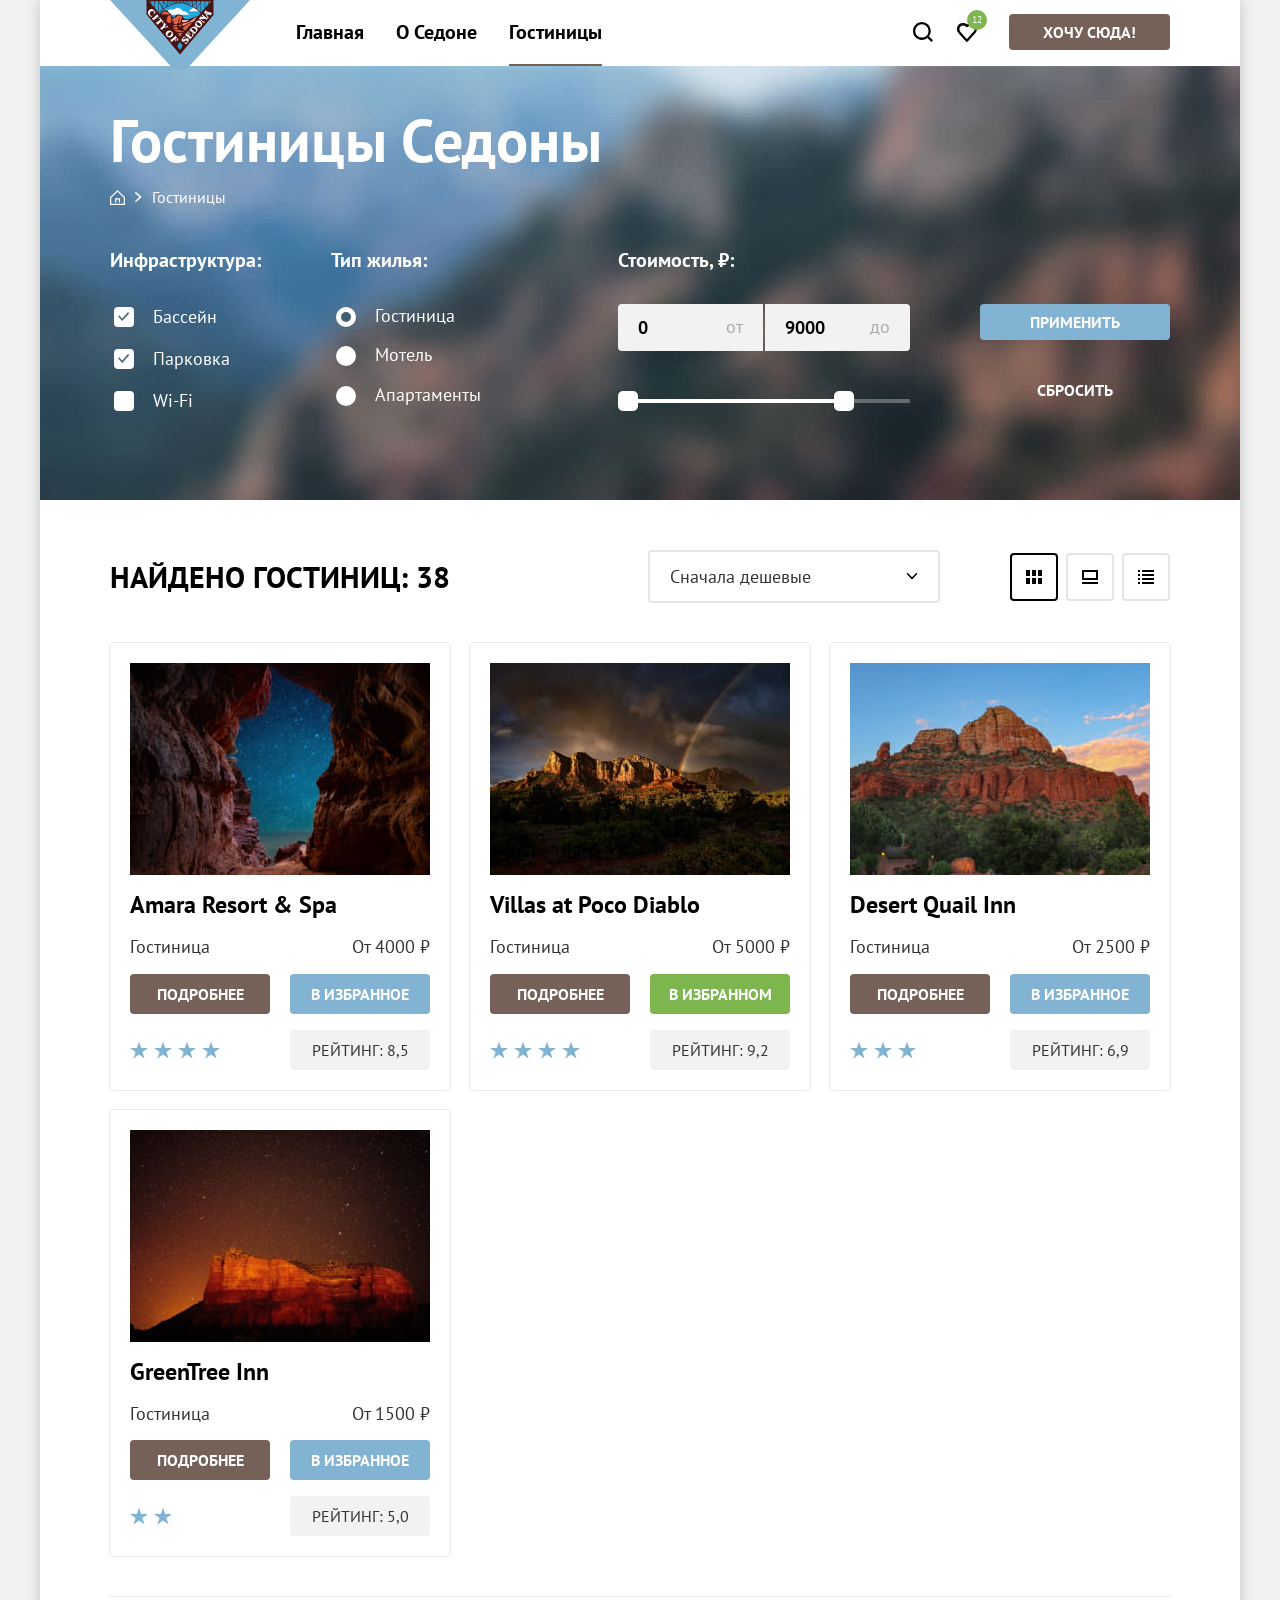
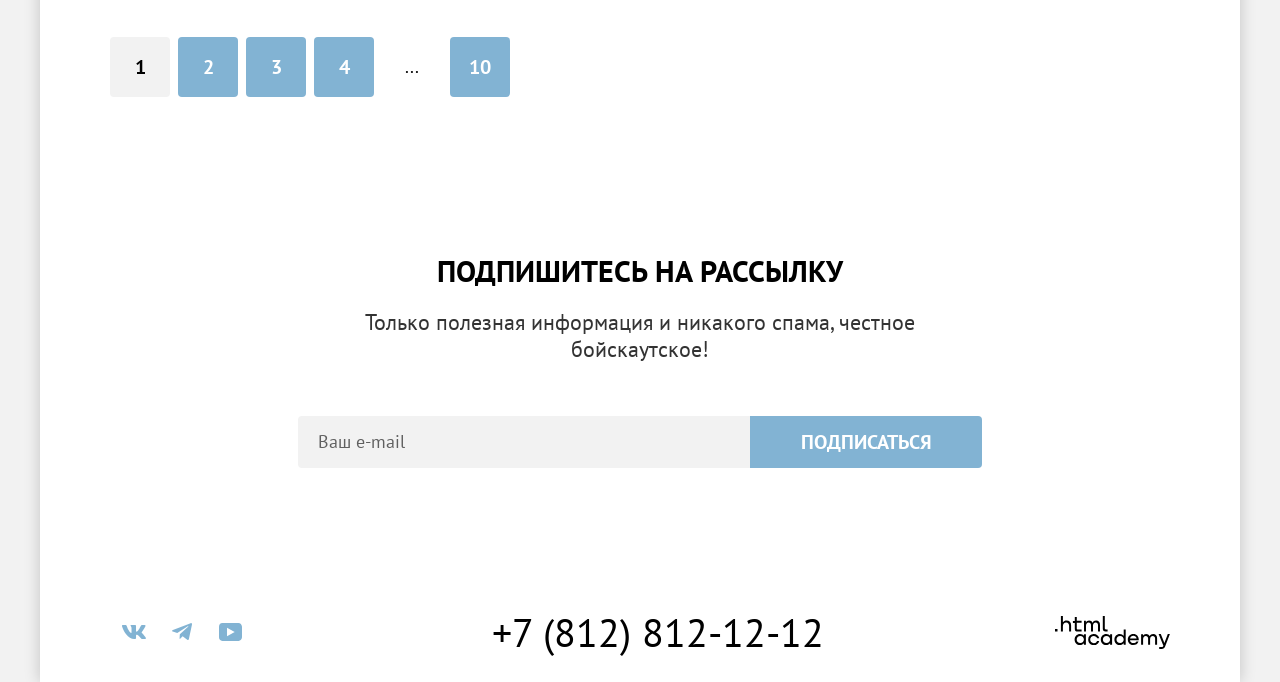
==== commit 65861695: "Исправляет ошибки" ====
--- a/catalog.html
+++ b/catalog.html
@@ -247,7 +247,8 @@
           </div>
           <form class="newsletter-form" action="https://echo.htmlacademy.ru/" method="post">
             <label class="visually-hidden" for="e-mail">Укажите ваш e-mail</label>
-            <input class="input newsletter-field" type="email" name="e-mail" id="e-mail" placeholder="Ваш e-mail" required>
+            <input class="input newsletter-field" type="email" name="e-mail" id="e-mail" placeholder="Ваш e-mail"
+              required>
             <label class="newsletter-label" for="e-mail">Ваш e-mail</label>
             <button class="button newsletter-button" type="submit">Подписаться</button>
           </form>
--- a/styles/styles.css
+++ b/styles/styles.css
@@ -1,3 +1,10 @@
+/*
+* Prefixed by https://autoprefixer.github.io
+* PostCSS: v8.5.15,
+* Autoprefixer: v10.5.0
+* Browsers: last 2 version,not dead,not op_mini all,not and_uc > 0,not < 0.25%
+*/
+
 :root {
   /* Color */
   /* color-neutral */
@@ -83,14 +90,11 @@
 *,
 *::before,
 *::after {
-  -webkit-box-sizing: border-box;
   box-sizing: border-box;
 }
 
 .visually-hidden {
   position: fixed;
-  -webkit-transform: scale(0);
-  -ms-transform: scale(0);
   transform: scale(0);
 }
 
@@ -139,17 +143,10 @@
 }
 
 .wrapper {
-  display: -webkit-box;
-  display: -ms-flexbox;
-  display: flex;
-  -webkit-box-orient: vertical;
-  -webkit-box-direction: normal;
-  -ms-flex-direction: column;
+  display: flex;
   flex-direction: column;
 
   background-color: var(--color-neutral-000);
-
-  -webkit-box-shadow: 0 0 15px 0 rgba(0, 0, 0, 0.2);
 
   box-shadow: 0 0 15px 0 rgba(0, 0, 0, 0.2);
 
@@ -164,16 +161,8 @@
 }
 
 .navigation {
-  display: -ms-grid;
   display: grid;
-  -ms-grid-columns: -webkit-min-content 30px auto 30px -webkit-max-content;
-  -ms-grid-columns: min-content 30px auto 30px max-content;
-  grid-template-columns: -webkit-min-content auto -webkit-max-content;
   grid-template-columns: min-content auto max-content;
-
-  -webkit-box-align: start;
-
-  -ms-flex-align: start;
 
   align-items: start;
 
@@ -203,10 +192,7 @@
 }
 
 .navigation-list {
-  display: -webkit-box;
-  display: -ms-flexbox;
-  display: flex;
-  -ms-flex-wrap: wrap;
+  display: flex;
   flex-wrap: wrap;
 
   padding: 0;
@@ -243,28 +229,15 @@
 
   height: 2px;
 
-  -webkit-transform: translateY(20px);
-
-  -ms-transform: translateY(20px);
-
   transform: translateY(20px);
 
   background-color: var(--color-brown-500);
 }
 
 .navigation-user {
-  display: -webkit-box;
-  display: -ms-flexbox;
-  display: flex;
-  -ms-flex-wrap: wrap;
+  display: flex;
   flex-wrap: wrap;
-  -webkit-box-pack: end;
-  -ms-flex-pack: end;
   justify-content: end;
-
-  -webkit-box-align: center;
-
-  -ms-flex-align: center;
 
   align-items: center;
 
@@ -281,14 +254,8 @@
 }
 
 .navigation-user-link {
-  display: -webkit-box;
-  display: -ms-flexbox;
-  display: flex;
-  -webkit-box-pack: center;
-  -ms-flex-pack: center;
+  display: flex;
   justify-content: center;
-  -webkit-box-align: center;
-  -ms-flex-align: center;
   align-items: center;
 
   text-decoration: none;
@@ -305,22 +272,16 @@
 
   background-color: var(--color-neutral-900);
 
-  -webkit-mask-repeat: no-repeat;
-
   mask-repeat: no-repeat;
-  -webkit-mask-position: center;
   mask-position: center;
-  -webkit-mask-size: contain;
   mask-size: contain;
 }
 
 .navigation-search::before {
-  -webkit-mask-image: url("../images/icons/ui/search.svg");
   mask-image: url("../images/icons/ui/search.svg");
 }
 
 .navigation-favorites::before {
-  -webkit-mask-image: url("../images/icons/ui/favorite.svg");
   mask-image: url("../images/icons/ui/favorite.svg");
 }
 
@@ -378,22 +339,13 @@
 }
 
 .main {
-  -webkit-box-flex: 1;
-  -ms-flex-positive: 1;
   flex-grow: 1;
 }
 
 .hero {
   position: relative;
-  display: -webkit-box;
-  display: -ms-flexbox;
-  display: flex;
-  -webkit-box-orient: vertical;
-  -webkit-box-direction: normal;
-  -ms-flex-direction: column;
+  display: flex;
   flex-direction: column;
-  -webkit-box-align: center;
-  -ms-flex-align: center;
   align-items: center;
   padding: 50px 0 25px;
 
@@ -416,14 +368,9 @@
 
   bottom: 0;
 
-  -webkit-mask-image: url("../images/icons/ui/background-down.svg");
-
   mask-image: url("../images/icons/ui/background-down.svg");
-  -webkit-mask-repeat: no-repeat;
   mask-repeat: no-repeat;
-  -webkit-mask-position: center;
   mask-position: center;
-  -webkit-mask-size: cover;
   mask-size: cover;
   background-color: var(--color-neutral-000);
 }
@@ -464,9 +411,7 @@
 }
 
 .section-list {
-  display: -ms-grid;
   display: grid;
-  -ms-grid-columns: (1fr)[3];
   grid-template-columns: repeat(3, 1fr);
 
   padding: 0;
@@ -476,15 +421,8 @@
 }
 
 .advantages-container {
-  display: -webkit-box;
-  display: -ms-flexbox;
-  display: flex;
-  -webkit-box-orient: vertical;
-  -webkit-box-direction: normal;
-  -ms-flex-direction: column;
+  display: flex;
   flex-direction: column;
-  -webkit-box-pack: center;
-  -ms-flex-pack: center;
   justify-content: center;
 
   padding: 30px 85px;
@@ -501,9 +439,7 @@
 }
 
 .advantages-item:has(.advantages-image) {
-  display: -ms-grid;
   display: grid;
-  -ms-grid-columns: (1fr)[3];
   grid-template-columns: repeat(3, 1fr);
 
   grid-column: 1 / -1;
@@ -532,24 +468,14 @@
 }
 
 .advantages-item:has(.advantages-image) .advantages-image {
-  -ms-grid-column: 2;
-  -ms-grid-column-span: 2;
   grid-column: 2 / 4;
 }
 
 .advantages-item:has(.advantages-image-reverse) .advantages-image {
-  -ms-grid-row: 1;
-  -ms-grid-row-span: 1;
-  -ms-grid-column: 1;
-  -ms-grid-column-span: 2;
   grid-area: 1 / 1 / 2 / 3;
 }
 
 .advantages-item:has(.advantages-image-reverse) .advantages-container {
-  -ms-grid-row: 1;
-  -ms-grid-row-span: 1;
-  -ms-grid-column: 3;
-  -ms-grid-column-span: 1;
   grid-area: 1 / 3 / 2 / 4;
 }
 
@@ -580,15 +506,8 @@
 }
 
 .services-item {
-  display: -webkit-box;
-  display: -ms-flexbox;
-  display: flex;
-  -webkit-box-orient: vertical;
-  -webkit-box-direction: normal;
-  -ms-flex-direction: column;
+  display: flex;
   flex-direction: column;
-  -webkit-box-pack: center;
-  -ms-flex-pack: center;
   justify-content: center;
 
   padding: 0 85px;
@@ -612,29 +531,22 @@
   height: 72px;
   margin: 0 auto 30px;
 
-  -webkit-mask-repeat: no-repeat;
-
   mask-repeat: no-repeat;
-  -webkit-mask-position: center;
   mask-position: center;
-  -webkit-mask-size: contain;
   mask-size: contain;
 
   background-color: var(--color-blue-500);
 }
 
 .services-house .card-title::before {
-  -webkit-mask-image: url("../images/services/house.svg");
   mask-image: url("../images/services/house.svg");
 }
 
 .services-food .card-title::before {
-  -webkit-mask-image: url("../images/services/food.svg");
   mask-image: url("../images/services/food.svg");
 }
 
 .services-souvenirs .card-title::before {
-  -webkit-mask-image: url("../images/services/souvenirs.svg");
   mask-image: url("../images/services/souvenirs.svg");
 }
 
@@ -663,15 +575,8 @@
 }
 
 .newsletter {
-  display: -webkit-box;
-  display: -ms-flexbox;
-  display: flex;
-  -webkit-box-orient: vertical;
-  -webkit-box-direction: normal;
-  -ms-flex-direction: column;
+  display: flex;
   flex-direction: column;
-  -webkit-box-align: center;
-  -ms-flex-align: center;
   align-items: center;
   padding: 96px 0 104px;
 }
@@ -689,13 +594,8 @@
 }
 
 .newsletter-form {
-  display: -ms-grid;
   display: grid;
-  -ms-grid-columns: 452px 232px;
   grid-template-columns: 452px 232px;
-  -webkit-box-align: center;
-  -ms-flex-align: center;
-  align-items: center;
 }
 
 .newsletter-label {
@@ -705,19 +605,9 @@
 
   margin-left: 20px;
 
-  -ms-grid-row: 1;
-
-  -ms-grid-row-span: 1;
-
-  -ms-grid-column: 1;
-
-  -ms-grid-column-span: 1;
-
   grid-area: 1/1/2/2;
 
   opacity: 0;
-
-  cursor: pointer;
 }
 
 .input {
@@ -730,18 +620,14 @@
 
   background-color: var(--color-neutral-100);
   color: var(--color-neutral-900);
-
-  cursor: pointer;
 }
 
 .newsletter-field {
-  -ms-grid-row: 1;
-  -ms-grid-row-span: 1;
-  -ms-grid-column: 1;
-  -ms-grid-column-span: 1;
   grid-area: 1/1/2/2;
 
   font-weight: var(--font-weight-regular);
+
+  height: 100%;
 
   padding: 14px 20px;
 
@@ -750,26 +636,6 @@
 
 .newsletter-field:hover {
   background-color: var(--color-neutral-150);
-}
-
-.newsletter-field::-webkit-input-placeholder {
-  color: var(--color-neutral-900);
-  opacity: 0.6;
-}
-
-.newsletter-field::-moz-placeholder {
-  color: var(--color-neutral-900);
-  opacity: 0.6;
-}
-
-.newsletter-field:-ms-input-placeholder {
-  color: var(--color-neutral-900);
-  opacity: 0.6;
-}
-
-.newsletter-field::-ms-input-placeholder {
-  color: var(--color-neutral-900);
-  opacity: 0.6;
 }
 
 .newsletter-field::placeholder {
@@ -777,42 +643,10 @@
   opacity: 0.6;
 }
 
-.newsletter-field:hover::-webkit-input-placeholder {
-  opacity: 0.6;
-}
-
-.newsletter-field:hover::-moz-placeholder {
-  opacity: 0.6;
-}
-
-.newsletter-field:hover:-ms-input-placeholder {
-  opacity: 0.6;
-}
-
-.newsletter-field:hover::-ms-input-placeholder {
-  opacity: 0.6;
-}
-
 .newsletter-field:hover::placeholder {
   opacity: 0.6;
 }
 
-.newsletter-field:focus::-webkit-input-placeholder {
-  opacity: 0;
-}
-
-.newsletter-field:focus::-moz-placeholder {
-  opacity: 0;
-}
-
-.newsletter-field:focus:-ms-input-placeholder {
-  opacity: 0;
-}
-
-.newsletter-field:focus::-ms-input-placeholder {
-  opacity: 0;
-}
-
 .newsletter-field:focus::placeholder {
   opacity: 0;
 }
@@ -821,24 +655,12 @@
   opacity: 0.5;
 }
 
-.newsletter-field:not(:-moz-placeholder) + .newsletter-label {
-  opacity: 0;
-}
-
-.newsletter-field:not(:-ms-input-placeholder) + .newsletter-label {
-  opacity: 0;
-}
-
 .newsletter-field:not(:placeholder-shown) + .newsletter-label {
   opacity: 0;
 }
 
 .newsletter-button {
   border-radius: 0 4px 4px 0;
-  -ms-grid-row: 1;
-  -ms-grid-row-span: 1;
-  -ms-grid-column: 2;
-  -ms-grid-column-span: 1;
   grid-area: 1/2/2/3;
 }
 
@@ -869,17 +691,9 @@
 }
 
 .footer {
-  display: -ms-grid;
   display: grid;
-  -ms-grid-columns: -webkit-min-content 40px 1fr 40px -webkit-min-content;
-  -ms-grid-columns: min-content 40px 1fr 40px min-content;
-  grid-template-columns: -webkit-min-content 1fr -webkit-min-content;
   grid-template-columns: min-content 1fr min-content;
 
-  -webkit-box-align: center;
-
-  -ms-flex-align: center;
-
   align-items: center;
 
   gap: 40px;
@@ -888,10 +702,7 @@
 }
 
 .social-list {
-  display: -webkit-box;
-  display: -ms-flexbox;
-  display: flex;
-  -ms-flex-wrap: wrap;
+  display: flex;
   flex-wrap: wrap;
 
   min-width: 150px;
@@ -904,14 +715,8 @@
 }
 
 .social-link {
-  display: -webkit-box;
-  display: -ms-flexbox;
-  display: flex;
-  -webkit-box-pack: center;
-  -ms-flex-pack: center;
+  display: flex;
   justify-content: center;
-  -webkit-box-align: center;
-  -ms-flex-align: center;
   align-items: center;
   min-width: 48px;
   min-height: 40px;
@@ -923,29 +728,22 @@
   width: 24px;
   height: 18px;
 
-  -webkit-mask-repeat: no-repeat;
-
   mask-repeat: no-repeat;
-  -webkit-mask-position: center;
   mask-position: center;
-  -webkit-mask-size: contain;
   mask-size: contain;
 
   background-color: var(--color-blue-500);
 }
 
 .vk::before {
-  -webkit-mask-image: url("../images/icons/social/vk.svg");
   mask-image: url("../images/icons/social/vk.svg");
 }
 
 .telegram::before {
-  -webkit-mask-image: url("../images/icons/social/telegram.svg");
   mask-image: url("../images/icons/social/telegram.svg");
 }
 
 .youtube::before {
-  -webkit-mask-image: url("../images/icons/social/youtube.svg");
   mask-image: url("../images/icons/social/youtube.svg");
 }
 
@@ -986,14 +784,9 @@
   width: 115px;
   height: 33px;
 
-  -webkit-mask-repeat: no-repeat;
-
   mask-repeat: no-repeat;
-  -webkit-mask-position: center;
   mask-position: center;
-  -webkit-mask-size: contain;
   mask-size: contain;
-  -webkit-mask-image: url("../images/logos/html-academy.svg");
   mask-image: url("../images/logos/html-academy.svg");
 
   background-color: var(--color-neutral-900);
@@ -1010,12 +803,9 @@
 
 .modal-container {
   position: fixed;
-  display: -ms-grid;
   display: grid;
 
-  -ms-grid-rows: minmax(66px, 1fr) auto minmax(66px, 1fr);
-
-  grid-template-rows: minmax(66px, 1fr) auto minmax(66px, 1fr);
+  grid-template-rows: minmax(40px, 1fr) auto minmax(40px, 1fr);
 
   top: 0;
   left: 0;
@@ -1036,8 +826,6 @@
   position: relative;
   width: 717px;
 
-  -ms-grid-row: 2;
-
   grid-row: 2;
 
   margin: auto;
@@ -1046,8 +834,6 @@
   border-radius: 30px;
 
   background-color: var(--color-neutral-000);
-
-  -webkit-box-shadow: 0 25px 50px 0 rgba(0, 0, 0, 0.15);
 
   box-shadow: 0 25px 50px 0 rgba(0, 0, 0, 0.15);
 }
@@ -1060,21 +846,15 @@
 }
 
 .search-form {
-  display: -ms-grid;
   display: grid;
-  -ms-grid-columns: 1fr 80px 1fr;
   grid-template-columns: repeat(2, 1fr);
 
   gap: 23px 80px;
 }
 
 .field-item {
-  display: -ms-grid;
   display: grid;
-  -ms-grid-columns: 137px 1fr;
   grid-template-columns: 137px 1fr;
-  -webkit-box-align: center;
-  -ms-flex-align: center;
   align-items: center;
 }
 
@@ -1106,8 +886,6 @@
 }
 
 .form-message {
-  -ms-grid-column: 2;
-  -ms-grid-column-span: 1;
   grid-column: 2 / 3;
 
   font-size: var(--font-size-xs);
@@ -1121,26 +899,21 @@
 }
 
 .counter {
-  display: -ms-grid;
   display: grid;
-  -ms-grid-columns: 40px 32px 40px;
   grid-template-columns: 40px 32px 40px;
 
-  max-width: 110px;
-  -webkit-box-align: center;
-  -ms-flex-align: center;
-  align-items: center;
+  align-items: center;
+
+  gap: 2px;
+
+  background-color: var(--color-neutral-100);
+
+  border-radius: 4px;
 }
 
 .counter-button {
-  display: -webkit-box;
-  display: -ms-flexbox;
-  display: flex;
-  -webkit-box-pack: center;
-  -ms-flex-pack: center;
+  display: flex;
   justify-content: center;
-  -webkit-box-align: center;
-  -ms-flex-align: center;
   align-items: center;
   min-width: 40px;
   min-height: 48px;
@@ -1168,24 +941,18 @@
   width: 14px;
   height: 14px;
 
-  -webkit-mask-repeat: no-repeat;
-
   mask-repeat: no-repeat;
-  -webkit-mask-position: center;
   mask-position: center;
-  -webkit-mask-size: contain;
   mask-size: contain;
 
   background-color: var(--color-brown-500-transparent);
 }
 
 .counter-button-minus::before {
-  -webkit-mask-image: url("../images/icons/ui/minus.svg");
   mask-image: url("../images/icons/ui/minus.svg");
 }
 
 .counter-button-plus::before {
-  -webkit-mask-image: url("../images/icons/ui/plus.svg");
   mask-image: url("../images/icons/ui/plus.svg");
 }
 
@@ -1209,31 +976,17 @@
 
 .tooltip-wrapper {
   position: relative;
-  display: -webkit-box;
-  display: -ms-flexbox;
   display: flex;
 
   gap: 10px;
 
-  -webkit-box-align: center;
-
-  -ms-flex-align: center;
-
   align-items: center;
 }
 
 .info-button {
-  display: -webkit-box;
-  display: -ms-flexbox;
-  display: flex;
-
-  -webkit-box-pack: center;
-
-  -ms-flex-pack: center;
+  display: flex;
 
   justify-content: center;
-  -webkit-box-align: center;
-  -ms-flex-align: center;
   align-items: center;
 
   padding: 0;
@@ -1260,14 +1013,9 @@
   width: 12px;
   height: 12px;
 
-  -webkit-mask-image: url("../images/icons/ui/tooltip.svg");
-
   mask-image: url("../images/icons/ui/tooltip.svg");
-  -webkit-mask-repeat: no-repeat;
   mask-repeat: no-repeat;
-  -webkit-mask-position: center;
   mask-position: center;
-  -webkit-mask-size: contain;
   mask-size: contain;
 
   background-color: var(--color-neutral-000);
@@ -1279,8 +1027,6 @@
 
   top: 40px;
   left: 50%;
-  -webkit-transform: translateX(-50%);
-  -ms-transform: translateX(-50%);
   transform: translateX(-50%);
 
   width: 256px;
@@ -1342,19 +1088,9 @@
 .modal-close-button {
   position: absolute;
 
-  display: -webkit-box;
-
-  display: -ms-flexbox;
-
-  display: flex;
-
-  -webkit-box-pack: center;
-
-  -ms-flex-pack: center;
+  display: flex;
 
   justify-content: center;
-  -webkit-box-align: center;
-  -ms-flex-align: center;
   align-items: center;
 
   top: 64px;
@@ -1386,14 +1122,9 @@
   width: 14px;
   height: 14px;
 
-  -webkit-mask-image: url("../images/icons/ui/cross.svg");
-
   mask-image: url("../images/icons/ui/cross.svg");
-  -webkit-mask-repeat: no-repeat;
   mask-repeat: no-repeat;
-  -webkit-mask-position: center;
   mask-position: center;
-  -webkit-mask-size: contain;
   mask-size: contain;
 
   background-color: var(--color-neutral-900);
@@ -1420,16 +1151,9 @@
 }
 
 .breadcrumbs-list {
-  display: -webkit-box;
-  display: -ms-flexbox;
-  display: flex;
-  -ms-flex-wrap: wrap;
+  display: flex;
   flex-wrap: wrap;
 
-  -webkit-box-align: center;
-
-  -ms-flex-align: center;
-
   align-items: center;
 
   padding: 0;
@@ -1439,11 +1163,7 @@
 }
 
 .breadcrumbs-item {
-  display: -webkit-box;
-  display: -ms-flexbox;
-  display: flex;
-  -webkit-box-align: center;
-  -ms-flex-align: center;
+  display: flex;
   align-items: center;
 }
 
@@ -1456,28 +1176,17 @@
 
   margin: 0 10px;
 
-  -webkit-mask-repeat: no-repeat;
-
   mask-repeat: no-repeat;
-  -webkit-mask-position: center;
   mask-position: center;
-  -webkit-mask-size: contain;
   mask-size: contain;
-  -webkit-mask-image: url("../images/icons/breadcrumbs/arrow-breadcrumbs.svg");
   mask-image: url("../images/icons/breadcrumbs/arrow-breadcrumbs.svg");
 
   background-color: var(--color-neutral-000);
 }
 
 .breadcrumbs-link {
-  display: -webkit-box;
-  display: -ms-flexbox;
-  display: flex;
-  -webkit-box-pack: center;
-  -ms-flex-pack: center;
+  display: flex;
   justify-content: center;
-  -webkit-box-align: center;
-  -ms-flex-align: center;
   align-items: center;
 
   font-size: var(--font-size-xs);
@@ -1508,14 +1217,9 @@
   width: 15px;
   height: 15px;
 
-  -webkit-mask-repeat: no-repeat;
-
   mask-repeat: no-repeat;
-  -webkit-mask-position: center;
   mask-position: center;
-  -webkit-mask-size: contain;
   mask-size: contain;
-  -webkit-mask-image: url("../images/icons/breadcrumbs/house-breadcrumbs.svg");
   mask-image: url("../images/icons/breadcrumbs/house-breadcrumbs.svg");
 
   background-color: var(--color-neutral-000);
@@ -1530,10 +1234,7 @@
 }
 
 .filter-form {
-  display: -webkit-box;
-  display: -ms-flexbox;
-  display: flex;
-  -ms-flex-wrap: wrap;
+  display: flex;
   flex-wrap: wrap;
 
   gap: 70px;
@@ -1579,21 +1280,10 @@
 }
 
 .filter-label {
-  display: -webkit-box;
-  display: -ms-flexbox;
-  display: flex;
-  -webkit-box-orient: horizontal;
-  -webkit-box-direction: reverse;
-  -ms-flex-direction: row-reverse;
+  display: flex;
   flex-direction: row-reverse;
-  -webkit-box-pack: start;
-  -ms-flex-pack: start;
   justify-content: start;
 
-  -webkit-box-align: center;
-
-  -ms-flex-align: center;
-
   align-items: center;
 
   gap: 16px;
@@ -1602,17 +1292,9 @@
 }
 
 .filter-input {
-  -webkit-appearance: none;
-  -moz-appearance: none;
   appearance: none;
-  display: -webkit-box;
-  display: -ms-flexbox;
-  display: flex;
-  -webkit-box-pack: center;
-  -ms-flex-pack: center;
+  display: flex;
   justify-content: center;
-  -webkit-box-align: center;
-  -ms-flex-align: center;
   align-items: center;
 
   width: 20px;
@@ -1636,12 +1318,8 @@
 
   opacity: 0;
 
-  -webkit-mask-repeat: no-repeat;
-
   mask-repeat: no-repeat;
-  -webkit-mask-position: center;
   mask-position: center;
-  -webkit-mask-size: contain;
   mask-size: contain;
 
   background-color: var(--color-blue-600);
@@ -1652,12 +1330,10 @@
 }
 
 .filter-input[type="checkbox"]::before {
-  -webkit-mask-image: url("../images/icons/ui/check.svg");
   mask-image: url("../images/icons/ui/check.svg");
 }
 
 .filter-input[type="radio"]::before {
-  -webkit-mask-image: url("../images/icons/ui/circle.svg");
   mask-image: url("../images/icons/ui/circle.svg");
 }
 
@@ -1678,8 +1354,6 @@
 }
 
 .range-field {
-  display: -webkit-box;
-  display: -ms-flexbox;
   display: flex;
 
   gap: 2px;
@@ -1694,14 +1368,17 @@
 .range-input {
   width: 145px;
 
-  padding: 12px 40px 12px 20px;
+  padding: 12px 53px 12px 20px;
 }
 
 .input[type="number"]::-webkit-outer-spin-button,
 .input[type="number"]::-webkit-inner-spin-button {
-  -webkit-appearance: none;
   appearance: none;
   margin: 0;
+}
+
+.input[type="number"] {
+  -moz-appearance: textfield;
 }
 
 .range-input:hover,
@@ -1722,8 +1399,6 @@
 
   right: 20px;
   top: 50%;
-  -webkit-transform: translateY(-50%);
-  -ms-transform: translateY(-50%);
   transform: translateY(-50%);
 
   font-size: var(--font-size-s);
@@ -1733,8 +1408,6 @@
 
   color: var(--color-neutral-900);
   opacity: 0.3;
-
-  cursor: pointer;
 }
 
 .range-scale {
@@ -1765,13 +1438,11 @@
 
 .range-toggle:hover,
 .range-toggle:focus {
-  -webkit-box-shadow: 0 4px 10px 0 rgba(0, 0, 0, 0.25);
   box-shadow: 0 4px 10px 0 rgba(0, 0, 0, 0.25);
 }
 
 .range-toggle:active {
   border: 2px solid var(--color-blue-400);
-  -webkit-box-shadow: 0 7px 15px 0 rgba(0, 0, 0, 0.4);
   box-shadow: 0 7px 15px 0 rgba(0, 0, 0, 0.4);
 }
 
@@ -1785,12 +1456,7 @@
 }
 
 .filter-button-container {
-  display: -webkit-box;
-  display: -ms-flexbox;
-  display: flex;
-  -webkit-box-orient: vertical;
-  -webkit-box-direction: normal;
-  -ms-flex-direction: column;
+  display: flex;
   flex-direction: column;
   gap: 32px;
 
@@ -1840,16 +1506,8 @@
 }
 
 .catalog-header {
-  display: -ms-grid;
   display: grid;
-  -ms-grid-columns: 1fr 70px -webkit-min-content 70px auto;
-  -ms-grid-columns: 1fr 70px min-content 70px auto;
-  grid-template-columns: 1fr -webkit-min-content auto;
   grid-template-columns: 1fr min-content auto;
-
-  -webkit-box-align: center;
-
-  -ms-flex-align: center;
 
   align-items: center;
 
@@ -1874,10 +1532,6 @@
   font-weight: var(--font-weight-regular);
   color: inherit;
 
-  -webkit-appearance: none;
-
-  -moz-appearance: none;
-
   appearance: none;
 
   width: 292px;
@@ -1892,6 +1546,8 @@
   background-position: right 20px center;
   background-size: 12px 7px;
 
+  background-color: var(--color-neutral-000);
+
   cursor: pointer;
 }
 
@@ -1907,13 +1563,8 @@
 }
 
 .view-switcher {
-  display: -webkit-box;
-  display: -ms-flexbox;
-  display: flex;
-  -ms-flex-wrap: wrap;
+  display: flex;
   flex-wrap: wrap;
-  -webkit-box-pack: end;
-  -ms-flex-pack: end;
   justify-content: flex-end;
 
   max-width: 225px;
@@ -1927,16 +1578,8 @@
 }
 
 .view-link {
-  display: -webkit-box;
-  display: -ms-flexbox;
-  display: flex;
-  -webkit-box-pack: center;
-  -ms-flex-pack: center;
+  display: flex;
   justify-content: center;
-
-  -webkit-box-align: center;
-
-  -ms-flex-align: center;
 
   align-items: center;
 
@@ -1961,36 +1604,27 @@
   width: 16px;
   height: 14px;
 
-  -webkit-mask-repeat: no-repeat;
-
   mask-repeat: no-repeat;
-  -webkit-mask-position: center;
   mask-position: center;
-  -webkit-mask-size: contain;
   mask-size: contain;
 
   background-color: var(--color-neutral-900);
 }
 
 .view-link-tile::before {
-  -webkit-mask-image: url("../images/icons/view/view-tile.svg");
   mask-image: url("../images/icons/view/view-tile.svg");
 }
 
 .view-link-card::before {
-  -webkit-mask-image: url("../images/icons/view/view-card.svg");
   mask-image: url("../images/icons/view/view-card.svg");
 }
 
 .view-link-list::before {
-  -webkit-mask-image: url("../images/icons/view/view-list.svg");
   mask-image: url("../images/icons/view/view-list.svg");
 }
 
 .card-list {
-  display: -ms-grid;
   display: grid;
-  -ms-grid-columns: 1fr 20px 1fr 20px 1fr;
   grid-template-columns: repeat(3, 1fr);
   gap: 20px;
   padding: 0;
@@ -2000,40 +1634,15 @@
 }
 
 .card {
-  display: -ms-grid;
   display: grid;
-  -ms-grid-columns: 1fr 20px 1fr;
   grid-template-columns: repeat(2, 1fr);
-  -ms-grid-rows: auto 16px 1fr;
   grid-template-rows: auto 1fr;
   gap: 16px 20px;
 
   padding: 20px;
 
-  -webkit-box-shadow: 0 0 0 1px var(--color-neutral-150);
-
   box-shadow: 0 0 0 1px var(--color-neutral-150);
   border-radius: 4px;
-}
-
-.card > *:nth-child(1) {
-  -ms-grid-row: 1;
-  -ms-grid-column: 1;
-}
-
-.card > *:nth-child(2) {
-  -ms-grid-row: 1;
-  -ms-grid-column: 3;
-}
-
-.card > *:nth-child(3) {
-  -ms-grid-row: 3;
-  -ms-grid-column: 1;
-}
-
-.card > *:nth-child(4) {
-  -ms-grid-row: 3;
-  -ms-grid-column: 3;
 }
 
 .card-title-link {
@@ -2061,7 +1670,6 @@
 }
 
 .card-price {
-  -ms-grid-column-align: end;
   justify-self: end;
 
   margin: 0;
@@ -2127,14 +1735,9 @@
 .card-rating {
   margin: 0;
 
-  -webkit-mask-image: url("../images/icons/ui/star.svg");
-
   mask-image: url("../images/icons/ui/star.svg");
-  -webkit-mask-repeat: repeat-x;
   mask-repeat: repeat-x;
-  -webkit-mask-position: left center;
   mask-position: left center;
-  -webkit-mask-size: 24px 18px;
   mask-size: 24px 18px;
 
   background-color: var(--color-blue-400);
@@ -2176,8 +1779,6 @@
 }
 
 .card-image-link {
-  -ms-grid-row: 1;
-  -ms-grid-row-span: 1;
   grid-area: 1 / 1 / 2 / -1;
 }
 
@@ -2192,10 +1793,7 @@
 }
 
 .pagination-list {
-  display: -webkit-box;
-  display: -ms-flexbox;
-  display: flex;
-  -ms-flex-wrap: wrap;
+  display: flex;
   flex-wrap: wrap;
   gap: 8px;
 
@@ -2207,14 +1805,8 @@
 
 .pagination-link,
 .pagination-dots {
-  display: -webkit-box;
-  display: -ms-flexbox;
-  display: flex;
-  -webkit-box-pack: center;
-  -ms-flex-pack: center;
+  display: flex;
   justify-content: center;
-  -webkit-box-align: center;
-  -ms-flex-align: center;
   align-items: center;
 
   padding: 0 10px;
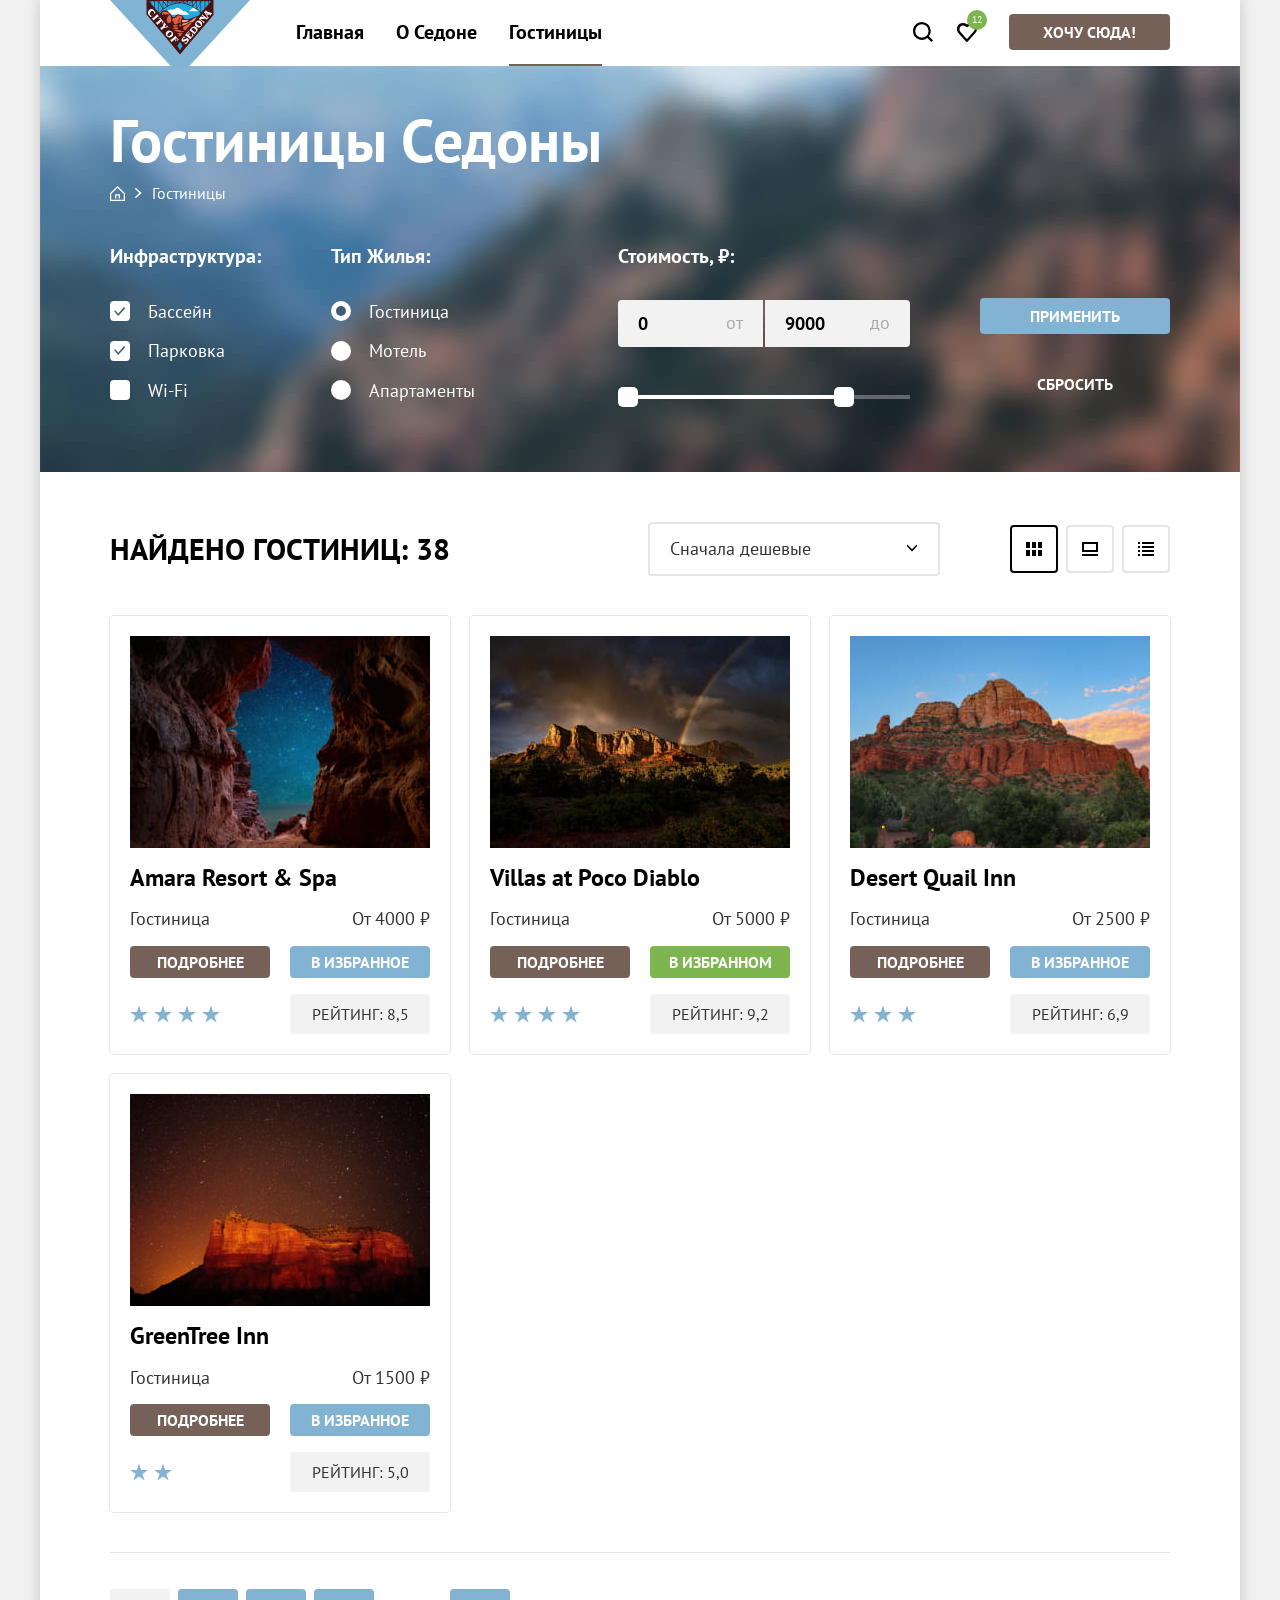
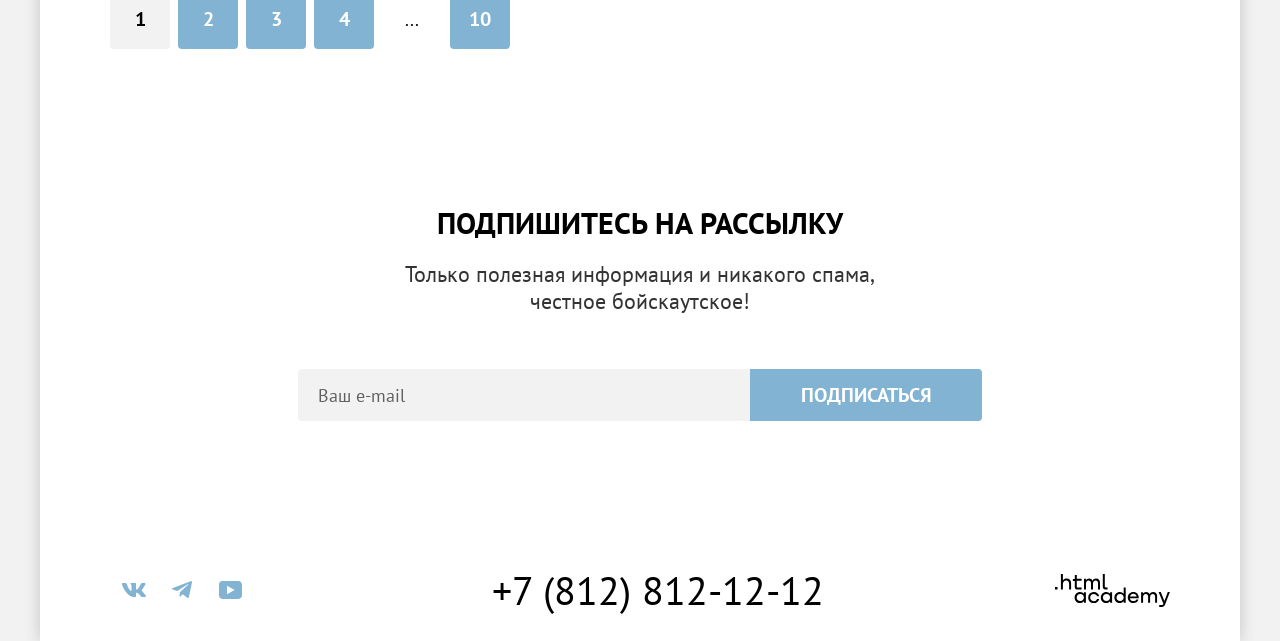
==== commit aa0e19e3: "Исправление ошибок,  pixel-perfect." ====
--- a/catalog.html
+++ b/catalog.html
@@ -242,7 +242,7 @@
         <section class="newsletter newsletter-catalog">
           <div class="section-header">
             <h2 class="section-title">Подпишитесь на рассылку</h2>
-            <p class="section-description ">Только полезная информация и никакого спама, честное
+            <p class="section-description ">Только полезная информация и никакого спама,<br>честное
               бойскаутское!</p>
           </div>
           <form class="newsletter-form" action="https://echo.htmlacademy.ru/" method="post">
--- a/styles/styles.css
+++ b/styles/styles.css
@@ -347,7 +347,7 @@
   display: flex;
   flex-direction: column;
   align-items: center;
-  padding: 50px 0 25px;
+  padding: 50px 0 80px;
 
   background: url("../images/backgrounds/index-background.jpg") no-repeat center / cover, var(--color-linear-gradient);
 }
@@ -382,7 +382,7 @@
 .section-header {
   max-width: 680px;
 
-  margin: 0 auto 54px;
+  margin: 0 auto 55px;
 }
 
 .section-title {
@@ -425,7 +425,7 @@
   flex-direction: column;
   justify-content: center;
 
-  padding: 30px 85px;
+  padding: 30px 80px;
 
   min-height: 385px;
 }
@@ -551,11 +551,13 @@
 }
 
 .search {
-  padding: 96px 0;
+  padding: 94px 0;
 }
 
 .search-button {
   margin: 0 auto;
+
+  max-width: 400px;
 
   background-color: var(--color-brown-500);
 }
@@ -596,6 +598,8 @@
 .newsletter-form {
   display: grid;
   grid-template-columns: 452px 232px;
+
+  align-items: center;
 }
 
 .newsletter-label {
@@ -698,7 +702,7 @@
 
   gap: 40px;
 
-  padding: 40px 70px 30px;
+  padding: 45px 70px 30px;
 }
 
 .social-list {
@@ -829,7 +833,7 @@
   grid-row: 2;
 
   margin: auto;
-  padding: 64px 70px;
+  padding: 62px 70px;
 
   border-radius: 30px;
 
@@ -849,7 +853,7 @@
   display: grid;
   grid-template-columns: repeat(2, 1fr);
 
-  gap: 23px 80px;
+  gap: 23px 86px;
 }
 
 .field-item {
@@ -866,13 +870,17 @@
   font-size: var(--font-size-m);
   font-weight: var(--font-weight-bold);
 
+  text-transform: capitalize;
+
   color: var(--color-neutral-900);
 }
 
 .date-input {
   border-radius: 4px;
 
-  padding: 14px 40px 14px 20px;
+  max-width: 440px;
+
+  padding: 14px 58px 14px 20px;
 
   background-image: url("../images/icons/ui/calendar.svg");
   background-repeat: no-repeat;
@@ -892,6 +900,7 @@
   line-height: var(--line-height-l);
 
   margin: 0;
+  padding-left: 19px;
 }
 
 .form-message-error {
@@ -900,7 +909,7 @@
 
 .counter {
   display: grid;
-  grid-template-columns: 40px 32px 40px;
+  grid-template-columns: 36px 32px 36px;
 
   align-items: center;
 
@@ -915,8 +924,8 @@
   display: flex;
   justify-content: center;
   align-items: center;
-  min-width: 40px;
-  min-height: 48px;
+  width: 100%;
+  height: 100%;
 
   padding: 0;
 
@@ -1025,13 +1034,13 @@
   display: none;
   position: absolute;
 
-  top: 40px;
-  left: 50%;
+  top: 41px;
+  left: 55%;
   transform: translateX(-50%);
 
   width: 256px;
 
-  padding: 15px 18px;
+  padding: 22px 21px;
 
   font-size: var(--font-size-xs);
   line-height: var(--line-height-m);
@@ -1069,6 +1078,9 @@
   grid-column: 1 / -1;
 
   margin-top: 25px;
+
+  max-width: 577px;
+  min-height: 60px;
 
   border-radius: 10px;
 
@@ -1137,7 +1149,7 @@
 }
 
 .page-title {
-  margin: 0 0 8px;
+  margin: 0 0 4px;
 
   font-size: var(--font-size-4xl);
   line-height: var(--line-height-l);
@@ -1257,9 +1269,17 @@
   font-size: var(--font-size-m);
   font-weight: var(--font-weight-bold);
   color: var(--color-neutral-000);
+
+  text-transform: capitalize;
 }
 
 .filter-group-list {
+  display: flex;
+  flex-direction: column;
+  flex-wrap: wrap;
+
+  row-gap: 16px;
+
   padding: 0;
   margin: 0;
 
@@ -1267,8 +1287,6 @@
 }
 
 .filter-group-item {
-  margin-bottom: 16px;
-
   font-size: var(--font-size-s);
   line-height: var(--line-height-l);
   color: var(--color-neutral-000);
@@ -1286,7 +1304,7 @@
 
   align-items: center;
 
-  gap: 16px;
+  gap: 18px;
 
   cursor: pointer;
 }
@@ -1296,6 +1314,8 @@
   display: flex;
   justify-content: center;
   align-items: center;
+
+  margin: 0;
 
   width: 20px;
   height: 20px;
@@ -1460,7 +1480,7 @@
   flex-direction: column;
   gap: 32px;
 
-  margin-top: 56px;
+  align-self: flex-end;
 }
 
 .filter-button {
@@ -1697,7 +1717,7 @@
   font-size: var(--font-size-xs);
   line-height: var(--line-height-m);
 
-  padding: 10px 10px;
+  padding: 6px 10px;
 }
 
 .button-favorite:hover {
@@ -1787,7 +1807,7 @@
 }
 
 .pagination {
-  padding: 40px 0 60px;
+  padding: 36px 0 60px;
 
   border-top: 1px solid var(--color-neutral-150);
 }
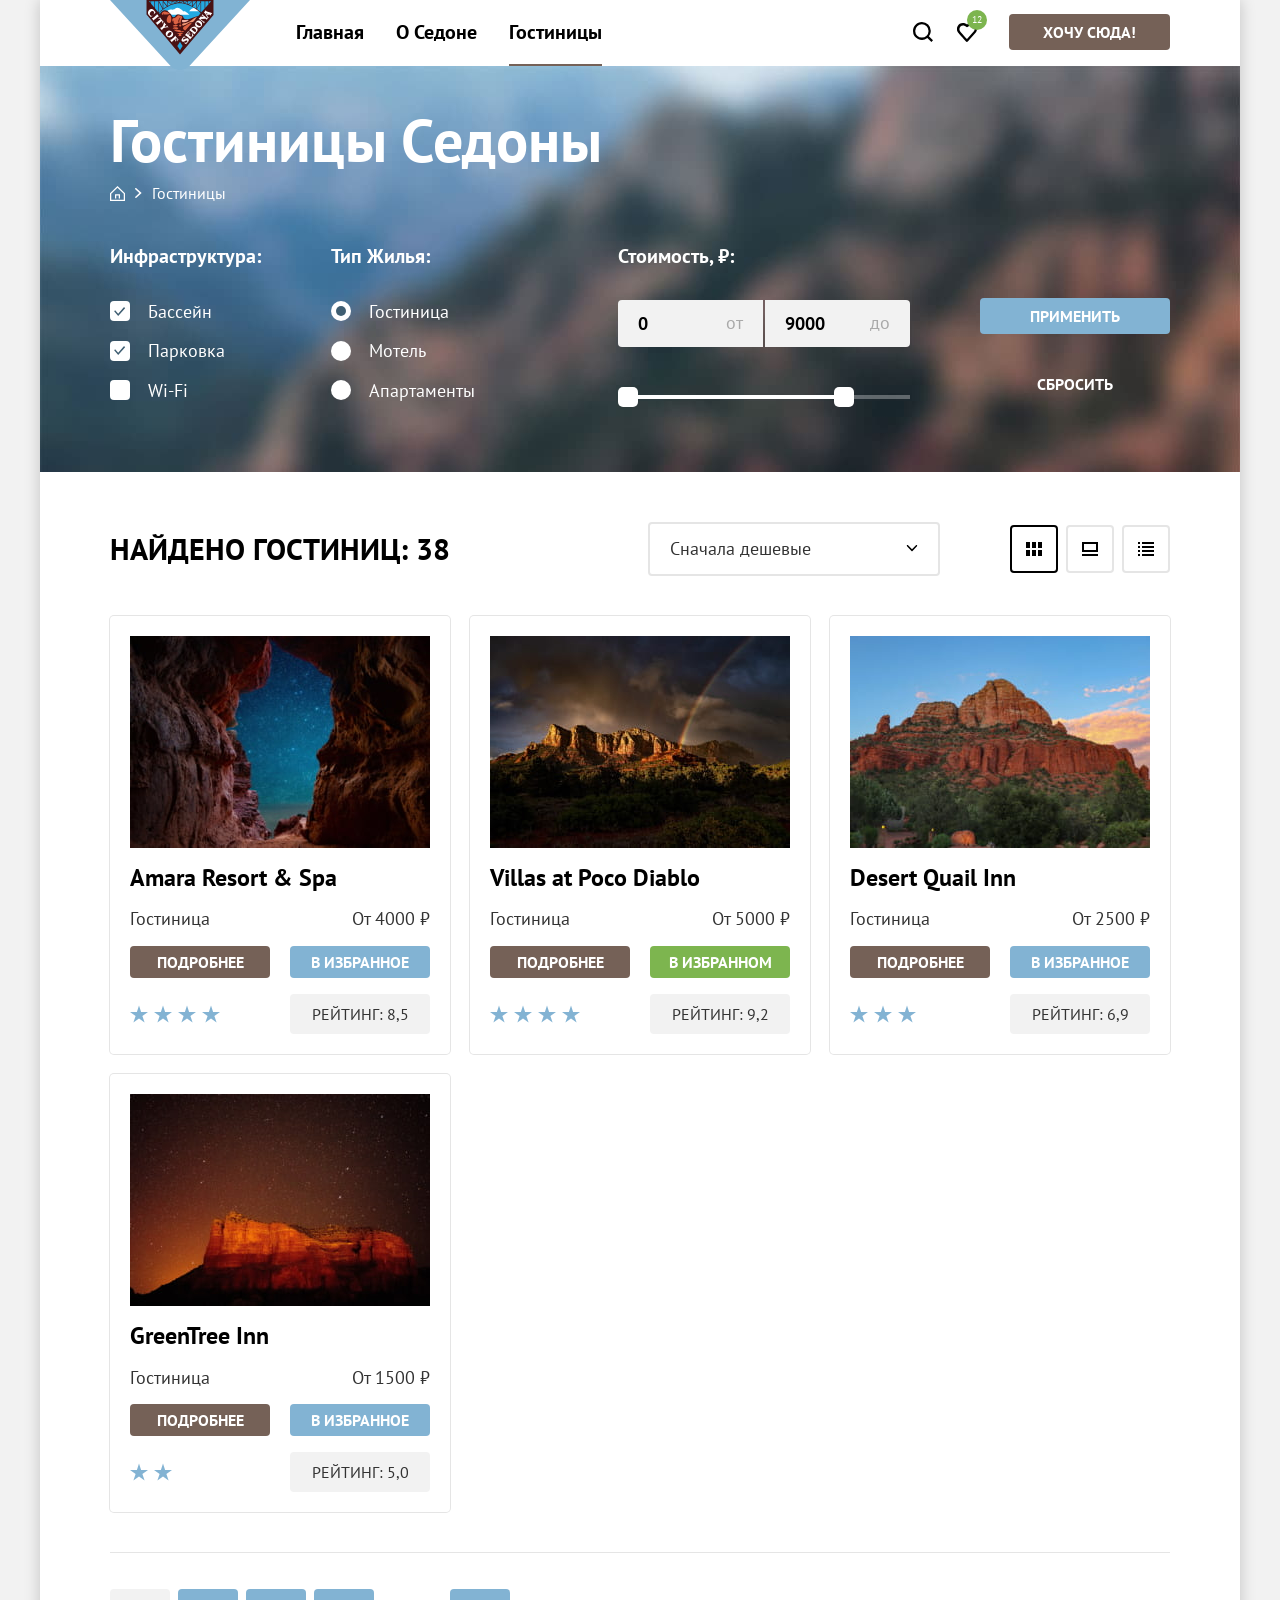
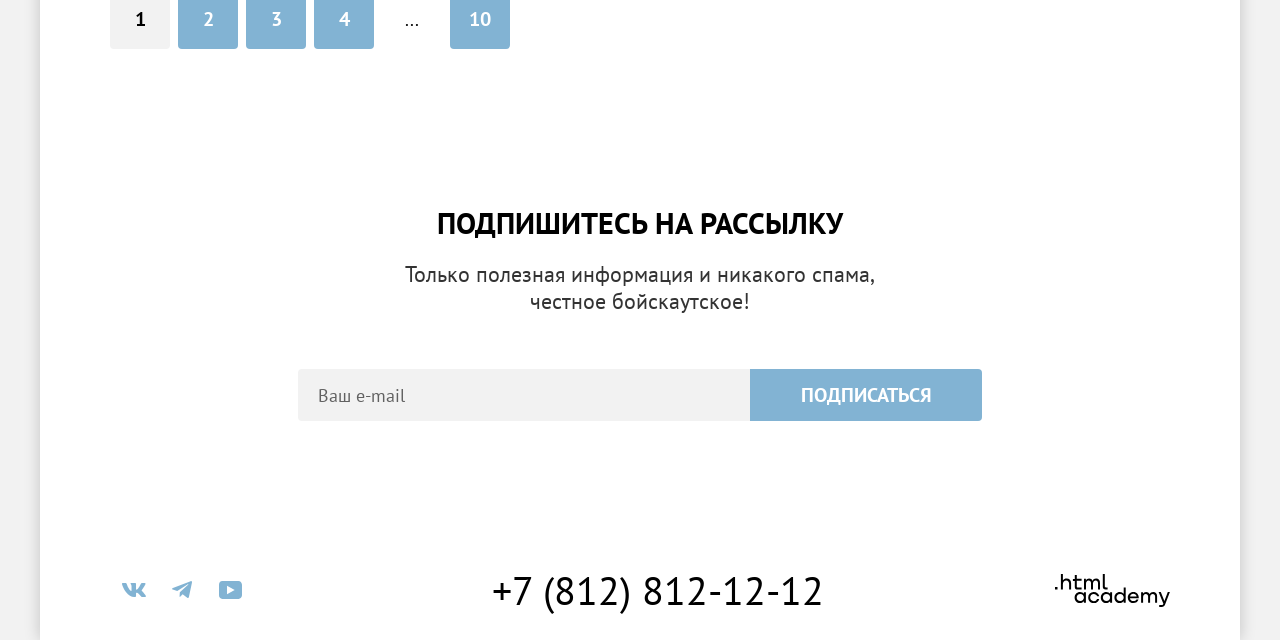
==== commit 22aa0b6d: "Правит ошибки на допуск." ====
--- a/catalog.html
+++ b/catalog.html
@@ -23,7 +23,7 @@
               <a class="navigation-link" href="#">О Седоне</a>
             </li>
             <li class="navigation-item">
-              <a class="navigation-link current" href="catalog.html" aria-current="page">Гостиницы</a>
+              <a class="navigation-link current" href="#" aria-current="page">Гостиницы</a>
             </li>
           </ul>
           <ul class="navigation-user">
@@ -53,7 +53,7 @@
                 </a>
               </li>
               <li class="breadcrumbs-item">
-                <a class="breadcrumbs-link" href="catalog.html" aria-current="page">Гостиницы</a>
+                <a class="breadcrumbs-link" href="#" aria-current="page">Гостиницы</a>
               </li>
             </ul>
           </nav>
@@ -275,7 +275,7 @@
         <div class="contacts">
           <a class="contact-link" href="tel:+78128121212">+7 (812) 812-12-12</a>
         </div>
-        <a class="developer" href="https://htmlacademy.ru/">
+        <a class="developer" href="https://htmlacademy.ru">
           <span class="visually-hidden">Разработчик сайта — HTML Academy</span>
         </a>
       </footer>
--- a/styles/styles.css
+++ b/styles/styles.css
@@ -1,44 +1,42 @@
-/*
-* Prefixed by https://autoprefixer.github.io
-* PostCSS: v8.5.15,
-* Autoprefixer: v10.5.0
-* Browsers: last 2 version,not dead,not op_mini all,not and_uc > 0,not < 0.25%
-*/
-
 :root {
   /* Color */
-  /* color-neutral */
-  --color-neutral-000: #ffffff;
-  --color-neutral-000-transparent-06: rgba(255, 255, 255, 0.6);
-  --color-neutral-000-transparent-03: rgba(255, 255, 255, 0.3);
-  --color-neutral-100: #f2f2f2;
-  --color-neutral-100-transparent-08: rgba(242, 242, 242, 0.8);
-  --color-neutral-150: #e6e6e6;
-  --color-neutral-200: #e5e5e5;
-  --color-neutral-800: #333333;
-  --color-neutral-900: #000000;
+  /* color-white */
+  --color-white: #ffffff;
+  --color-white-transparent-60: rgba(255, 255, 255, 0.6);
+  --color-white-transparent-30: rgba(255, 255, 255, 0.3);
+  /* color-grey */
+  --color-grey-lightest: #f2f2f2;
+  --color-grey-lightest-transparent-80: rgba(242, 242, 242, 0.8);
+  --color-grey-light: #e6e6e6;
+  --color-grey: #e5e5e5;
+  --color-grey-dark: #333333;
+  /* color-black */
+  --color-black: #000000;
+  --color-black-transparent-30: rgba(0, 0, 0, 0.3);
+  --color-black-transparent-60: rgba(0, 0, 0, 0.6);
   /* color-blue */
-  --color-blue-100: rgba(131, 179, 211, 0.12);
-  --color-blue-200: rgba(131, 179, 211, 0.2);
-  --color-blue-300: #68a2ca;
-  --color-blue-300-transparent: rgba(104, 162, 202, 0.3);
-  --color-blue-400: #83b3d3;
-  --color-blue-500: #82b3d3;
-  --color-blue-600: #3f5e72;
+  --color-blue-light-transparent-12: rgba(131, 179, 211, 0.12);
+  --color-blue-light-transparent-20: rgba(131, 179, 211, 0.2);
+  --color-blue: #68a2ca;
+  --color-blue-transparent-30: rgba(104, 162, 202, 0.3);
+  --color-blue-light: #83b3d3;
+  --color-blue-medium: #82b3d3;
+  --color-blue-dark: #3f5e72;
   /* color-brown */
-  --color-brown-500: #756157;
-  --color-brown-500-transparent: rgba(117, 97, 87, 0.3);
-  --color-brown-600: #615048;
+  --color-brown: #756157;
+  --color-brown-transparent-30: rgba(117, 97, 87, 0.3);
+  --color-brown-dark: #615048;
   /* color-green */
-  --color-green-500: #7db54f;
-  --color-green-600: #6c9e42;
+  --color-green: #7db54f;
+  --color-green-dark: #6c9e42;
   /*color-red*/
-  --color-red-500: #FF5757;
-  /* decor-line*/
-  --color-divider-light: rgba(255, 255, 255, 0.3);
-  --color-divider-dark: rgba(0, 0, 0, 0.3);
+  --color-red: #ff5757;
   /*linear gradient*/
-  --color-linear-gradient: linear-gradient(315deg, #e9b5b4 0.000%, #cdb5bb 8.333%, #b2b3b4 16.667%, #98b0a7 25.000%, #7fac9f 33.333%, #67a6a5 41.667%, #50a0b2 50.000%, #3b98ba 58.333%, #278fb6 66.667%, #1485a9 75.000%, #0279a0 83.333%, #006da3 91.667%, #005faf 100.000%);
+  --color-linear-gradient: linear-gradient(315deg in oklab,
+      oklch(0.82 0.06 20),
+      oklch(0.74 0.03 171) 33%,
+      oklch(0.61 0.11 228) 66%,
+      oklch(0.48 0.15 253));
 
   /* Font-family*/
   --font-family: "PT Sans", sans-serif;
@@ -107,11 +105,9 @@
   font-size: var(--font-size-l);
   line-height: var(--line-height-s);
   font-weight: var(--font-weight-regular);
-
-  margin: 0;
-
-  background-color: var(--color-neutral-100);
-  color: var(--color-neutral-800);
+  margin: 0;
+  background-color: var(--color-grey-lightest);
+  color: var(--color-grey-dark);
 }
 
 .button {
@@ -123,36 +119,27 @@
   text-decoration: none;
   text-transform: uppercase;
   text-align: center;
-
   padding: 8px 50px;
-
-  color: var(--color-neutral-000);
-  background-color: var(--color-blue-500);
-
+  color: var(--color-white);
+  background-color: var(--color-blue-medium);
   border: none;
   border-radius: 4px;
-
   cursor: pointer;
 }
 
 .button:disabled {
   pointer-events: none;
-
-  background-color: var(--color-neutral-200);
-  color: var(--color-neutral-000);
+  background-color: var(--color-grey);
+  color: var(--color-white);
 }
 
 .wrapper {
   display: flex;
   flex-direction: column;
-
-  background-color: var(--color-neutral-000);
-
+  background-color: var(--color-white);
   box-shadow: 0 0 15px 0 rgba(0, 0, 0, 0.2);
-
   width: 1200px;
   min-height: 100vh;
-
   margin: 0 auto;
 }
 
@@ -163,18 +150,14 @@
 .navigation {
   display: grid;
   grid-template-columns: min-content auto max-content;
-
   align-items: start;
-
   gap: 30px;
-
   position: relative;
   z-index: 1;
 }
 
 .logo {
   width: 140px;
-
   margin-bottom: -8px;
 }
 
@@ -194,10 +177,8 @@
 .navigation-list {
   display: flex;
   flex-wrap: wrap;
-
   padding: 0;
   margin: 0;
-
   list-style: none;
 }
 
@@ -205,47 +186,37 @@
   display: block;
   font-size: var(--font-size-m);
   font-weight: var(--font-weight-bold);
-
   text-align: center;
   text-decoration: none;
-
   padding: 20px 16px;
-
-  color: var(--color-neutral-900);
+  color: var(--color-black);
 }
 
 .navigation-link:hover,
 .navigation-link:focus {
-  color: var(--color-brown-500);
+  color: var(--color-brown);
 }
 
 .navigation-link:active {
-  color: var(--color-brown-500-transparent);
+  color: var(--color-brown-transparent-30);
 }
 
 .navigation-link.current::after {
   content: "";
   display: block;
-
   height: 2px;
-
   transform: translateY(20px);
-
-  background-color: var(--color-brown-500);
+  background-color: var(--color-brown);
 }
 
 .navigation-user {
   display: flex;
   flex-wrap: wrap;
   justify-content: end;
-
-  align-items: center;
-
+  align-items: center;
   max-width: 330px;
-
   padding: 0;
   margin: 0;
-
   list-style: none;
 }
 
@@ -257,9 +228,7 @@
   display: flex;
   justify-content: center;
   align-items: center;
-
   text-decoration: none;
-
   min-width: 44px;
   min-height: 64px;
 }
@@ -269,9 +238,7 @@
   display: block;
   width: 20px;
   height: 20px;
-
-  background-color: var(--color-neutral-900);
-
+  background-color: var(--color-black);
   mask-repeat: no-repeat;
   mask-position: center;
   mask-size: contain;
@@ -287,11 +254,11 @@
 
 .navigation-user-link:hover::before,
 .navigation-user-link:focus::before {
-  background-color: var(--color-brown-500);
+  background-color: var(--color-brown);
 }
 
 .navigation-user-link:active::before {
-  background-color: var(--color-brown-500-transparent);
+  background-color: var(--color-brown-transparent-30);
 }
 
 .navigation-favorites {
@@ -300,42 +267,35 @@
 
 .favorite-count {
   position: absolute;
-
   top: 10px;
   right: 2px;
-
   padding: 5px;
-
   font-size: var(--font-size-xxs);
   line-height: var(--line-height-xs);
-
-  color: var(--color-neutral-000);
-  background-color: var(--color-green-500);
-
+  color: var(--color-white);
+  background-color: var(--color-green);
   border-radius: 100vw;
 }
 
 .navigation-user-button {
   font-size: var(--font-size-xs);
   line-height: var(--line-height-m);
-
   padding: 8px 34px;
-
-  background-color: var(--color-brown-500);
+  background-color: var(--color-brown);
 }
 
 .navigation-user-button:hover {
-  background-color: var(--color-brown-600);
-  color: var(--color-neutral-000-transparent-06);
+  background-color: var(--color-brown-dark);
+  color: var(--color-white-transparent-60);
 }
 
 .navigation-user-button:focus {
-  background-color: var(--color-brown-600);
+  background-color: var(--color-brown-dark);
 }
 
 .navigation-user-button:active {
-  background-color: var(--color-brown-500);
-  color: var(--color-neutral-000-transparent-03);
+  background-color: var(--color-brown);
+  color: var(--color-white-transparent-30);
 }
 
 .main {
@@ -348,31 +308,26 @@
   flex-direction: column;
   align-items: center;
   padding: 50px 0 80px;
-
   background: url("../images/backgrounds/index-background.jpg") no-repeat center / cover, var(--color-linear-gradient);
 }
 
 .hero .section-title {
   font-size: var(--font-size-4xl);
   max-width: 680px;
-
-  color: var(--color-neutral-000);
+  color: var(--color-white);
 }
 
 .hero::after {
   position: absolute;
   content: "";
-
   width: 100%;
   height: 57px;
-
   bottom: 0;
-
   mask-image: url("../images/icons/ui/background-down.svg");
   mask-repeat: no-repeat;
   mask-position: center;
   mask-size: cover;
-  background-color: var(--color-neutral-000);
+  background-color: var(--color-white);
 }
 
 .advantages {
@@ -381,7 +336,6 @@
 
 .section-header {
   max-width: 680px;
-
   margin: 0 auto 55px;
 }
 
@@ -390,15 +344,12 @@
   font-weight: var(--font-weight-bold);
   text-transform: uppercase;
   text-align: center;
-
   margin: 0 0 20px;
-
-  color: var(--color-neutral-900);
+  color: var(--color-black);
 }
 
 .section-description {
   text-align: center;
-
   margin: 0;
 }
 
@@ -413,10 +364,8 @@
 .section-list {
   display: grid;
   grid-template-columns: repeat(3, 1fr);
-
   padding: 0;
   margin: 0;
-
   list-style: none;
 }
 
@@ -424,47 +373,40 @@
   display: flex;
   flex-direction: column;
   justify-content: center;
-
   padding: 30px 80px;
-
   min-height: 385px;
 }
 
 .advantages-item:nth-child(even) {
-  background-color: var(--color-blue-100);
+  background-color: var(--color-blue-light-transparent-12);
 }
 
 .advantages-item:nth-child(odd) {
-  background-color: var(--color-blue-200);
+  background-color: var(--color-blue-light-transparent-20);
 }
 
 .advantages-item:has(.advantages-image) {
   display: grid;
   grid-template-columns: repeat(3, 1fr);
-
   grid-column: 1 / -1;
-
-  background-color: var(--color-blue-500);
+  background-color: var(--color-blue-medium);
 }
 
 .advantages-item .card-title::after {
   content: "";
   display: block;
-
   width: 60px;
-
   margin: 30px auto;
-
-  border-bottom: 2px solid var(--color-divider-dark);
+  border-bottom: 2px solid var(--color-black-transparent-30);
 }
 
 .advantages-item:has(.advantages-image) .card-title::after {
-  border-bottom-color: var(--color-divider-light);
+  border-bottom-color: var(--color-white-transparent-30);
 }
 
 .advantages-item:has(.advantages-image) .card-title,
 .advantages-item:has(.advantages-image) .card-text {
-  color: var(--color-neutral-000);
+  color: var(--color-white);
 }
 
 .advantages-item:has(.advantages-image) .advantages-image {
@@ -484,16 +426,13 @@
   font-weight: var(--font-weight-bold);
   text-transform: uppercase;
   text-align: center;
-
-  margin: 0;
-
-  color: var(--color-neutral-900);
+  margin: 0;
+  color: var(--color-black);
 }
 
 .card-text {
   font-size: var(--font-size-s);
   text-align: center;
-
   margin: 0;
 }
 
@@ -509,19 +448,17 @@
   display: flex;
   flex-direction: column;
   justify-content: center;
-
   padding: 0 85px;
-
   min-height: 385px;
   gap: 30px;
 }
 
 .services-item:nth-child(odd) {
-  background-color: var(--color-blue-100);
+  background-color: var(--color-blue-light-transparent-12);
 }
 
 .services-item:nth-child(even) {
-  background-color: var(--color-neutral-000);
+  background-color: var(--color-white);
 }
 
 .services-item .card-title::before {
@@ -530,12 +467,10 @@
   width: 75px;
   height: 72px;
   margin: 0 auto 30px;
-
   mask-repeat: no-repeat;
   mask-position: center;
   mask-size: contain;
-
-  background-color: var(--color-blue-500);
+  background-color: var(--color-blue-medium);
 }
 
 .services-house .card-title::before {
@@ -556,24 +491,22 @@
 
 .search-button {
   margin: 0 auto;
-
   max-width: 400px;
-
-  background-color: var(--color-brown-500);
+  background-color: var(--color-brown);
 }
 
 .search-button:hover {
-  background-color: var(--color-brown-600);
-  color: var(--color-neutral-000-transparent-06);
+  background-color: var(--color-brown-dark);
+  color: var(--color-white-transparent-60);
 }
 
 .search-button:focus {
-  background-color: var(--color-brown-600);
+  background-color: var(--color-brown-dark);
 }
 
 .search-button:active {
-  background-color: var(--color-brown-500);
-  color: var(--color-neutral-000-transparent-03);
+  background-color: var(--color-brown);
+  color: var(--color-white-transparent-30);
 }
 
 .newsletter {
@@ -588,98 +521,86 @@
 }
 
 .newsletter-index .section-title {
-  color: var(--color-neutral-000);
+  color: var(--color-white);
 }
 
 .newsletter-index .section-description {
-  color: var(--color-neutral-000);
+  color: var(--color-white);
 }
 
 .newsletter-form {
   display: grid;
   grid-template-columns: 452px 232px;
-
   align-items: center;
 }
 
 .newsletter-label {
+  grid-area: 1/1/2/2;
   font-size: var(--font-size-s);
   line-height: var(--line-height-l);
-  color: var(--color-neutral-900);
-
   margin-left: 20px;
-
-  grid-area: 1/1/2/2;
-
-  opacity: 0;
+  color: transparent;
 }
 
 .input {
   border: none;
-
   font-family: inherit;
   font-size: var(--font-size-s);
   line-height: var(--line-height-l);
   font-weight: var(--font-weight-bold);
-
-  background-color: var(--color-neutral-100);
-  color: var(--color-neutral-900);
+  background-color: var(--color-grey-lightest);
+  color: var(--color-black);
 }
 
 .newsletter-field {
   grid-area: 1/1/2/2;
-
   font-weight: var(--font-weight-regular);
-
   height: 100%;
-
   padding: 14px 20px;
-
   border-radius: 4px 0 0 4px;
 }
 
 .newsletter-field:hover {
-  background-color: var(--color-neutral-150);
+  background-color: var(--color-grey);
 }
 
 .newsletter-field::placeholder {
-  color: var(--color-neutral-900);
-  opacity: 0.6;
+  color: var(--color-black-transparent-60);
 }
 
 .newsletter-field:hover::placeholder {
-  opacity: 0.6;
+  color: var(--color-black-transparent-60);
 }
 
 .newsletter-field:focus::placeholder {
-  opacity: 0;
+  color: transparent;
 }
 
 .newsletter-field:focus + .newsletter-label {
-  opacity: 0.5;
+  color: var(--color-black-transparent-30);
 }
 
 .newsletter-field:not(:placeholder-shown) + .newsletter-label {
-  opacity: 0;
+  color: transparent;
 }
 
 .newsletter-button {
+  grid-area: 1/2/2/3;
   border-radius: 0 4px 4px 0;
-  grid-area: 1/2/2/3;
 }
 
 .newsletter-button:hover {
-  background-color: var(--color-blue-300);
-  color: var(--color-neutral-000-transparent-06);
+  background-color: var(--color-blue);
+  color: var(--color-white-transparent-60);
 }
 
 .newsletter-button:focus {
-  background-color: var(--color-blue-300);
+  background-color: var(--color-blue);
 }
 
 .newsletter-button:active {
-  background-color: var(--color-blue-500);
-  color: var(--color-neutral-000-transparent-03);
+  background-color: var(--color-blue-medium);
+  color: var(--color-white-transparent-30);
 }
 
 .newsletter-catalog {
@@ -687,7 +608,7 @@
 }
 
 .newsletter-catalog .section-title {
-  color: var(--color-neutral-900);
+  color: var(--color-black);
 }
 
 .newsletter-catalog .section-description {
@@ -697,24 +618,18 @@
 .footer {
   display: grid;
   grid-template-columns: min-content 1fr min-content;
-
-  align-items: center;
-
+  align-items: center;
   gap: 40px;
-
   padding: 45px 70px 30px;
 }
 
 .social-list {
   display: flex;
   flex-wrap: wrap;
-
   min-width: 150px;
   max-width: 250px;
-
   padding: 0;
   margin: 0;
-
   list-style: none;
 }
 
@@ -731,12 +646,10 @@
   display: block;
   width: 24px;
   height: 18px;
-
   mask-repeat: no-repeat;
   mask-position: center;
   mask-size: contain;
-
-  background-color: var(--color-blue-500);
+  background-color: var(--color-blue-medium);
 }
 
 .vk::before {
@@ -753,14 +666,16 @@
 
 .social-link:hover::before,
 .social-link:focus::before {
-  background-color: var(--color-blue-300);
+  background-color: var(--color-blue);
 }
 
 .social-link:active::before {
-  background-color: var(--color-blue-300-transparent);
+  background-color: var(--color-blue-transparent-30);
 }
 
 .contacts {
+  display: flex;
+  flex-direction: column;
   margin: 0 auto;
 }
 
@@ -769,17 +684,16 @@
   line-height: var(--line-height-xs);
   text-align: center;
   text-decoration: none;
-
-  color: var(--color-neutral-900);
+  color: var(--color-black);
 }
 
 .contact-link:hover,
 .contact-link:focus {
-  color: var(--color-brown-500);
+  color: var(--color-brown);
 }
 
 .contact-link:active {
-  color: var(--color-brown-500-transparent);
+  color: var(--color-brown-transparent-30);
 }
 
 .developer::before {
@@ -787,39 +701,32 @@
   display: block;
   width: 115px;
   height: 33px;
-
   mask-repeat: no-repeat;
   mask-position: center;
   mask-size: contain;
   mask-image: url("../images/logos/html-academy.svg");
-
-  background-color: var(--color-neutral-900);
+  background-color: var(--color-black);
 }
 
 .developer:hover::before,
 .developer:focus::before {
-  background-color: var(--color-brown-500);
+  background-color: var(--color-brown);
 }
 
 .developer:active::before {
-  background-color: var(--color-brown-500-transparent);
+  background-color: var(--color-brown-transparent-30);
 }
 
 .modal-container {
   position: fixed;
   display: grid;
-
   grid-template-rows: minmax(40px, 1fr) auto minmax(40px, 1fr);
-
   top: 0;
   left: 0;
-
   width: 100%;
   height: 100%;
-
   z-index: 2;
-
-  background-color: var(--color-neutral-100-transparent-08);
+  background-color: var(--color-grey-lightest-transparent-80);
 }
 
 .modal-container-close {
@@ -829,30 +736,23 @@
 .modal {
   position: relative;
   width: 717px;
-
   grid-row: 2;
-
   margin: auto;
   padding: 62px 70px;
-
   border-radius: 30px;
-
-  background-color: var(--color-neutral-000);
-
+  background-color: var(--color-white);
   box-shadow: 0 25px 50px 0 rgba(0, 0, 0, 0.15);
 }
 
 .modal-content .section-title {
   margin-bottom: 64px;
   text-align: left;
-
   padding-right: 35px;
 }
 
 .search-form {
   display: grid;
   grid-template-columns: repeat(2, 1fr);
-
   gap: 23px 86px;
 }
 
@@ -869,54 +769,47 @@
 .form-label {
   font-size: var(--font-size-m);
   font-weight: var(--font-weight-bold);
-
   text-transform: capitalize;
-
-  color: var(--color-neutral-900);
+  color: var(--color-black);
 }
 
 .date-input {
   border-radius: 4px;
-
   max-width: 440px;
-
   padding: 14px 58px 14px 20px;
-
   background-image: url("../images/icons/ui/calendar.svg");
   background-repeat: no-repeat;
   background-position: right 20px center;
   background-size: 20px 20px;
 }
 
+.date-input::placeholder {
+  color: var(--color-black-transparent-60);
+}
+
 .date-input:hover,
 .date-input:focus {
-  background-color: var(--color-neutral-150);
+  background-color: var(--color-grey);
 }
 
 .form-message {
   grid-column: 2 / 3;
-
   font-size: var(--font-size-xs);
   line-height: var(--line-height-l);
-
   margin: 0;
   padding-left: 19px;
 }
 
 .form-message-error {
-  color: var(--color-red-500);
+  color: var(--color-red);
 }
 
 .counter {
   display: grid;
   grid-template-columns: 36px 32px 36px;
-
-  align-items: center;
-
+  align-items: center;
   gap: 2px;
-
-  background-color: var(--color-neutral-100);
-
+  background-color: var(--color-grey-lightest);
   border-radius: 4px;
 }
 
@@ -926,13 +819,9 @@
   align-items: center;
   width: 100%;
   height: 100%;
-
   padding: 0;
-
   border: none;
-
-  background-color: var(--color-neutral-100);
-
+  background-color: var(--color-grey-lightest);
   cursor: pointer;
 }
 
@@ -946,15 +835,12 @@
 
 .counter-button::before {
   content: "";
-
   width: 14px;
   height: 14px;
-
   mask-repeat: no-repeat;
   mask-position: center;
   mask-size: contain;
-
-  background-color: var(--color-brown-500-transparent);
+  background-color: var(--color-brown-transparent-30);
 }
 
 .counter-button-minus::before {
@@ -967,47 +853,37 @@
 
 .counter-button:hover::before,
 .counter-button:focus::before {
-  background-color: var(--color-neutral-900);
+  background-color: var(--color-black);
 }
 
 .counter-button:active::before {
-  background-color: var(--color-brown-500-transparent);
+  background-color: var(--color-brown-transparent-30);
 }
 
 .modal-number {
   min-width: 32px;
   min-height: 48px;
-
   padding: 0 4px;
-
   text-align: center;
 }
 
 .tooltip-wrapper {
   position: relative;
   display: flex;
-
   gap: 10px;
-
   align-items: center;
 }
 
 .info-button {
   display: flex;
-
   justify-content: center;
   align-items: center;
-
   padding: 0;
-
   width: 26px;
   height: 26px;
-
-  background-color: var(--color-blue-400);
-
+  background-color: var(--color-blue-light);
   border-radius: 50%;
   border: none;
-
   cursor: pointer;
 }
 
@@ -1018,53 +894,39 @@
 .info-button::after {
   content: "";
   display: block;
-
   width: 12px;
   height: 12px;
-
   mask-image: url("../images/icons/ui/tooltip.svg");
   mask-repeat: no-repeat;
   mask-position: center;
   mask-size: contain;
-
-  background-color: var(--color-neutral-000);
+  background-color: var(--color-white);
 }
 
 .tooltip {
   display: none;
   position: absolute;
-
   top: 41px;
   left: 55%;
   transform: translateX(-50%);
-
   width: 256px;
-
   padding: 22px 21px;
-
   font-size: var(--font-size-xs);
   line-height: var(--line-height-m);
-
   border-radius: 10px;
-
-  background-color: var(--color-neutral-800);
-  color: var(--color-neutral-000);
-
+  background-color: var(--color-grey-dark);
+  color: var(--color-white);
   z-index: 10;
 }
 
 .tooltip::before {
   content: "";
   position: absolute;
-
   top: -8px;
   left: 0;
   right: 0;
-
   margin: 0 auto;
-
   background-image: url("../images/icons/ui/tooltip-arrow.svg");
-
   width: 19px;
   height: 9px;
 }
@@ -1076,51 +938,40 @@
 
 .modal-button {
   grid-column: 1 / -1;
-
   margin-top: 25px;
-
   max-width: 577px;
   min-height: 60px;
-
   border-radius: 10px;
-
-  background-color: var(--color-blue-400);
+  background-color: var(--color-blue-light);
 }
 
 .modal-button:hover,
 .modal-button:focus {
-  background-color: var(--color-blue-300);
+  background-color: var(--color-blue);
 }
 
 .modal-button:active {
-  background-color: var(--color-blue-500);
-  color: var(--color-neutral-000-transparent-03);
+  background-color: var(--color-blue-medium);
+  color: var(--color-white-transparent-30);
 }
 
 .modal-close-button {
   position: absolute;
-
-  display: flex;
-
+  display: flex;
   justify-content: center;
   align-items: center;
-
   top: 64px;
   right: 52px;
-
   width: 52px;
   height: 52px;
-
   border-radius: 50%;
   border: none;
-
-  background-color: var(--color-neutral-100);
-
+  background-color: var(--color-grey-lightest);
   cursor: pointer;
 }
 
 .modal-close-button:hover {
-  background-color: var(--color-neutral-150);
+  background-color: var(--color-grey);
 }
 
 .modal-close-button:active {
@@ -1130,32 +981,26 @@
 .modal-close-button::before {
   content: "";
   display: block;
-
   width: 14px;
   height: 14px;
-
   mask-image: url("../images/icons/ui/cross.svg");
   mask-repeat: no-repeat;
   mask-position: center;
   mask-size: contain;
-
-  background-color: var(--color-neutral-900);
+  background-color: var(--color-black);
 }
 
 .filter {
   padding: 35px 70px 70px;
-
   background: url("../images/backgrounds/filter.jpg") no-repeat center / cover, var(--color-linear-gradient);
 }
 
 .page-title {
   margin: 0 0 4px;
-
   font-size: var(--font-size-4xl);
   line-height: var(--line-height-l);
   font-weight: var(--font-weight-bold);
-
-  color: var(--color-neutral-000);
+  color: var(--color-white);
 }
 
 .breadcrumbs-navigation {
@@ -1165,12 +1010,9 @@
 .breadcrumbs-list {
   display: flex;
   flex-wrap: wrap;
-
-  align-items: center;
-
+  align-items: center;
   padding: 0;
   margin: 0;
-
   list-style: none;
 }
 
@@ -1182,40 +1024,33 @@
 .breadcrumbs-item:not(:last-child)::after {
   content: "";
   display: block;
-
   width: 7px;
   height: 10px;
-
   margin: 0 10px;
-
   mask-repeat: no-repeat;
   mask-position: center;
   mask-size: contain;
   mask-image: url("../images/icons/breadcrumbs/arrow-breadcrumbs.svg");
-
-  background-color: var(--color-neutral-000);
+  background-color: var(--color-white);
 }
 
 .breadcrumbs-link {
   display: flex;
   justify-content: center;
   align-items: center;
-
   font-size: var(--font-size-xs);
   line-height: var(--line-height-l);
-
   text-align: center;
   text-decoration: none;
-
-  color: var(--color-neutral-000);
+  color: var(--color-white);
 }
 
 .breadcrumbs-link:hover {
-  color: var(--color-neutral-000-transparent-06);
+  color: var(--color-white-transparent-60);
 }
 
 .breadcrumbs-link:active {
-  color: var(--color-neutral-000-transparent-03);
+  color: var(--color-white-transparent-30);
 }
 
 .link-home {
@@ -1228,27 +1063,24 @@
   display: block;
   width: 15px;
   height: 15px;
-
   mask-repeat: no-repeat;
   mask-position: center;
   mask-size: contain;
   mask-image: url("../images/icons/breadcrumbs/house-breadcrumbs.svg");
-
-  background-color: var(--color-neutral-000);
+  background-color: var(--color-white);
 }
 
 .link-home:hover::before {
-  background-color: var(--color-neutral-000-transparent-06);
+  background-color: var(--color-white-transparent-60);
 }
 
 .link-home:active::before {
-  background-color: var(--color-neutral-000-transparent-03);
+  background-color: var(--color-white-transparent-30);
 }
 
 .filter-form {
   display: flex;
   flex-wrap: wrap;
-
   gap: 70px;
 }
 
@@ -1265,11 +1097,9 @@
 .filter-group-title {
   padding: 0;
   margin-bottom: 32px;
-
   font-size: var(--font-size-m);
   font-weight: var(--font-weight-bold);
-  color: var(--color-neutral-000);
-
+  color: var(--color-white);
   text-transform: capitalize;
 }
 
@@ -1277,19 +1107,16 @@
   display: flex;
   flex-direction: column;
   flex-wrap: wrap;
-
   row-gap: 16px;
-
   padding: 0;
   margin: 0;
-
   list-style: none;
 }
 
 .filter-group-item {
   font-size: var(--font-size-s);
   line-height: var(--line-height-l);
-  color: var(--color-neutral-000);
+  color: var(--color-white);
 }
 
 .filter-group-item:has(.filter-input:disabled) {
@@ -1301,11 +1128,8 @@
   display: flex;
   flex-direction: row-reverse;
   justify-content: start;
-
-  align-items: center;
-
+  align-items: center;
   gap: 18px;
-
   cursor: pointer;
 }
 
@@ -1314,15 +1138,11 @@
   display: flex;
   justify-content: center;
   align-items: center;
-
-  margin: 0;
-
+  margin: 0;
   width: 20px;
   height: 20px;
-
-  background-color: var(--color-neutral-000);
+  background-color: var(--color-white);
   border-radius: 4px;
-
   cursor: pointer;
 }
 
@@ -1332,17 +1152,13 @@
 
 .filter-input::before {
   content: "";
-
   width: 12px;
   height: 10px;
-
   opacity: 0;
-
   mask-repeat: no-repeat;
   mask-position: center;
   mask-size: contain;
-
-  background-color: var(--color-blue-600);
+  background-color: var(--color-blue-dark);
 }
 
 .filter-input:checked::before {
@@ -1358,26 +1174,24 @@
 }
 
 .filter-label:hover {
-  color: var(--color-neutral-000-transparent-06);
+  color: var(--color-white-transparent-60);
 }
 
 .filter-label:hover .filter-input {
-  background-color: var(--color-neutral-000-transparent-06);
+  background-color: var(--color-white-transparent-60);
 }
 
 .filter-label:active {
-  color: var(--color-neutral-000-transparent-03);
+  color: var(--color-white-transparent-30);
 }
 
 .filter-label:active .filter-input {
-  background-color: var(--color-neutral-000-transparent-03);
+  background-color: var(--color-white-transparent-30);
 }
 
 .range-field {
   display: flex;
-
   gap: 2px;
-
   margin-bottom: 48px;
 }
 
@@ -1387,7 +1201,6 @@
 
 .range-input {
   width: 145px;
-
   padding: 12px 53px 12px 20px;
 }
 
@@ -1403,7 +1216,7 @@
 
 .range-input:hover,
 .range-input:focus {
-  background-color: var(--color-neutral-150);
+  background-color: var(--color-grey);
 }
 
 .range-input[name="price-from"] {
@@ -1416,43 +1229,34 @@
 
 .range-label {
   position: absolute;
-
   right: 20px;
   top: 50%;
   transform: translateY(-50%);
-
   font-size: var(--font-size-s);
   line-height: var(--line-height-l);
-
   text-transform: lowercase;
-
-  color: var(--color-neutral-900);
-  opacity: 0.3;
+  color: var(--color-black-transparent-30);
 }
 
 .range-scale {
   position: relative;
   height: 4px;
-  background-color: var(--color-neutral-000-transparent-03);
+  background-color: var(--color-white-transparent-30);
 }
 
 .range-bar {
   position: absolute;
   height: 4px;
-  background-color: var(--color-neutral-000);
+  background-color: var(--color-white);
 }
 
 .range-toggle {
   position: absolute;
-
   width: 20px;
   height: 20px;
-
-  background-color: var(--color-neutral-000);
-
+  background-color: var(--color-white);
   border: none;
   border-radius: 5px;
-
   cursor: pointer;
 }
 
@@ -1462,7 +1266,7 @@
 }
 
 .range-toggle:active {
-  border: 2px solid var(--color-blue-400);
+  border: 2px solid var(--color-blue-light);
   box-shadow: 0 7px 15px 0 rgba(0, 0, 0, 0.4);
 }
 
@@ -1479,7 +1283,6 @@
   display: flex;
   flex-direction: column;
   gap: 32px;
-
   align-self: flex-end;
 }
 
@@ -1489,17 +1292,17 @@
 }
 
 .button-submit:hover {
-  background-color: var(--color-blue-300);
-  color: var(--color-neutral-000-transparent-06);
+  background-color: var(--color-blue);
+  color: var(--color-white-transparent-60);
 }
 
 .button-submit:focus {
-  background-color: var(--color-blue-300);
+  background-color: var(--color-blue);
 }
 
 .button-submit:active {
-  background-color: var(--color-blue-500);
-  color: var(--color-neutral-000-transparent-03);
+  background-color: var(--color-blue-medium);
+  color: var(--color-white-transparent-30);
 }
 
 .button-reset {
@@ -1507,11 +1310,11 @@
 }
 
 .button-reset:hover {
-  color: var(--color-neutral-000-transparent-06);
+  color: var(--color-white-transparent-60);
 }
 
 .button-reset:active {
-  color: var(--color-neutral-000-transparent-03);
+  color: var(--color-white-transparent-30);
 }
 
 .button-reset:disabled {
@@ -1521,28 +1324,23 @@
 
 .catalog {
   font-size: var(--font-size-s);
-
   padding: 50px 70px;
 }
 
 .catalog-header {
   display: grid;
   grid-template-columns: 1fr min-content auto;
-
-  align-items: center;
-
+  align-items: center;
   gap: 70px;
-
   margin-bottom: 40px;
 }
 
 .catalog-title {
   margin: 0;
-
   font-size: var(--font-size-2xl);
   font-weight: var(--font-weight-bold);
   text-transform: uppercase;
-  color: var(--color-neutral-900);
+  color: var(--color-black);
 }
 
 .sort-select {
@@ -1551,33 +1349,26 @@
   line-height: var(--line-height-s);
   font-weight: var(--font-weight-regular);
   color: inherit;
-
   appearance: none;
-
   width: 292px;
-
   padding: 14px 20px;
-
-  border: 2px solid var(--color-neutral-200);
+  border: 2px solid var(--color-grey);
   border-radius: 4px;
-
   background-image: url("../images/icons/ui/sorting-arrow.svg");
   background-repeat: no-repeat;
   background-position: right 20px center;
   background-size: 12px 7px;
-
-  background-color: var(--color-neutral-000);
-
+  background-color: var(--color-white);
   cursor: pointer;
 }
 
 .sort-select:hover,
 .sort-select:focus {
-  border-color: var(--color-blue-300);
+  border-color: var(--color-blue);
 }
 
 .sort-select:disabled {
-  border-color: var(--color-neutral-900);
+  border-color: var(--color-black);
   opacity: 0.3;
   pointer-events: none;
 }
@@ -1586,36 +1377,29 @@
   display: flex;
   flex-wrap: wrap;
   justify-content: flex-end;
-
   max-width: 225px;
-
   gap: 8px;
-
   padding: 0;
   margin: 0;
-
   list-style: none;
 }
 
 .view-link {
   display: flex;
   justify-content: center;
-
-  align-items: center;
-
+  align-items: center;
   min-width: 48px;
   min-height: 48px;
-
-  border: 2px solid var(--color-neutral-200);
+  border: 2px solid var(--color-grey);
   border-radius: 4px;
 }
 
 .view-link.current {
-  border-color: var(--color-neutral-900);
+  border-color: var(--color-black);
 }
 
 .view-link:hover {
-  border-color: var(--color-neutral-900);
+  border-color: var(--color-black);
 }
 
 .view-link::before {
@@ -1623,12 +1407,10 @@
   display: block;
   width: 16px;
   height: 14px;
-
   mask-repeat: no-repeat;
   mask-position: center;
   mask-size: contain;
-
-  background-color: var(--color-neutral-900);
+  background-color: var(--color-black);
 }
 
 .view-link-tile::before {
@@ -1649,7 +1431,6 @@
   gap: 20px;
   padding: 0;
   margin: 0 0 40px;
-
   list-style: none;
 }
 
@@ -1658,31 +1439,28 @@
   grid-template-columns: repeat(2, 1fr);
   grid-template-rows: auto 1fr;
   gap: 16px 20px;
-
   padding: 20px;
-
-  box-shadow: 0 0 0 1px var(--color-neutral-150);
+  box-shadow: 0 0 0 1px var(--color-grey);
   border-radius: 4px;
 }
 
 .card-title-link {
+  grid-column: 1 / -1;
   text-decoration: none;
-  grid-column: 1 / -1;
 }
 
 .card .card-title {
   text-align: left;
   text-transform: none;
-
   margin: 0;
 }
 
 .card .card-title:hover {
-  color: var(--color-brown-500);
+  color: var(--color-brown);
 }
 
 .card .card-title:active {
-  color: var(--color-brown-500-transparent);
+  color: var(--color-brown-transparent-30);
 }
 
 .card-description {
@@ -1691,76 +1469,73 @@
 
 .card-price {
   justify-self: end;
-
+  white-space: nowrap;
   margin: 0;
 }
 
 .card-link {
-  background-color: var(--color-brown-500);
+  background-color: var(--color-brown);
 }
 
 .card-link:hover {
-  background-color: var(--color-brown-600);
-  color: var(--color-neutral-000-transparent-06);
+  background-color: var(--color-brown-dark);
+  color: var(--color-white-transparent-60);
 }
 
 .card-link:focus {
-  background-color: var(--color-brown-600);
+  background-color: var(--color-brown-dark);
 }
 
 .card-link:active {
-  background-color: var(--color-brown-500);
-  color: var(--color-neutral-000-transparent-03);
+  background-color: var(--color-brown);
+  color: var(--color-white-transparent-30);
 }
 
 .card-button {
   font-size: var(--font-size-xs);
   line-height: var(--line-height-m);
-
   padding: 6px 10px;
 }
 
 .button-favorite:hover {
-  background-color: var(--color-blue-300);
-  color: var(--color-neutral-000-transparent-06);
+  background-color: var(--color-blue);
+  color: var(--color-white-transparent-60);
 }
 
 .button-favorite:focus {
-  background-color: var(--color-blue-300);
+  background-color: var(--color-blue);
 }
 
 .button-favorite:active {
-  background-color: var(--color-blue-500);
-  color: var(--color-neutral-000-transparent-03);
+  background-color: var(--color-blue-medium);
+  color: var(--color-white-transparent-30);
 }
 
 .card-button-added {
-  background-color: var(--color-green-500);
+  background-color: var(--color-green);
 }
 
 .card-button-added:hover {
-  background-color: var(--color-green-600);
-  color: var(--color-neutral-000-transparent-06);
+  background-color: var(--color-green-dark);
+  color: var(--color-white-transparent-60);
 }
 
 .card-button-added:focus {
-  background-color: var(--color-green-600);
+  background-color: var(--color-green-dark);
 }
 
 .card-button-added:active {
-  background-color: var(--color-green-500);
-  color: var(--color-neutral-000-transparent-03);
+  background-color: var(--color-green);
+  color: var(--color-white-transparent-30);
 }
 
 .card-rating {
   margin: 0;
-
   mask-image: url("../images/icons/ui/star.svg");
   mask-repeat: repeat-x;
   mask-position: left center;
   mask-size: 24px 18px;
-
-  background-color: var(--color-blue-400);
+  background-color: var(--color-blue-light);
 }
 
 .card-rating-1 {
@@ -1787,13 +1562,9 @@
   font-size: var(--font-size-xs);
   line-height: var(--line-height-m);
   text-transform: uppercase;
-
   text-align: center;
-
-  background-color: var(--color-neutral-100);
-
+  background-color: var(--color-grey-lightest);
   border-radius: 4px;
-
   margin: 0;
   padding: 10px 10px;
 }
@@ -1808,18 +1579,15 @@
 
 .pagination {
   padding: 36px 0 60px;
-
-  border-top: 1px solid var(--color-neutral-150);
+  border-top: 1px solid var(--color-grey);
 }
 
 .pagination-list {
   display: flex;
   flex-wrap: wrap;
   gap: 8px;
-
   padding: 0;
   margin: 0;
-
   list-style: none;
 }
 
@@ -1828,12 +1596,9 @@
   display: flex;
   justify-content: center;
   align-items: center;
-
   padding: 0 10px;
-
   min-width: 60px;
   height: 60px;
-
   border-radius: 4px;
 }
 
@@ -1842,30 +1607,30 @@
   line-height: var(--line-height-xl);
   font-weight: var(--font-weight-bold);
   text-decoration: none;
-
-  background-color: var(--color-blue-500);
-  color: var(--color-neutral-000);
+  background-color: var(--color-blue-medium);
+  color: var(--color-white);
 }
 
 .pagination-link:hover {
-  background-color: var(--color-blue-300);
-  color: var(--color-neutral-000-transparent-06);
+  background-color: var(--color-blue);
+  color: var(--color-white-transparent-60);
 }
 
 .pagination-link:focus {
-  background-color: var(--color-blue-300);
+  background-color: var(--color-blue);
 }
 
 .pagination-link:active {
-  background-color: var(--color-blue-300);
-  color: var(--color-neutral-000-transparent-03);
+  background-color: var(--color-blue);
+  color: var(--color-white-transparent-30);
 }
 
 .pagination-link.current {
-  background-color: var(--color-neutral-100);
-  color: var(--color-neutral-900);
+  background-color: var(--color-grey-lightest);
+  color: var(--color-black);
+  pointer-events: none;
 }
 
 .pagination-dots {
-  color: var(--color-neutral-900);
-}
+  color: var(--color-black);
+}
